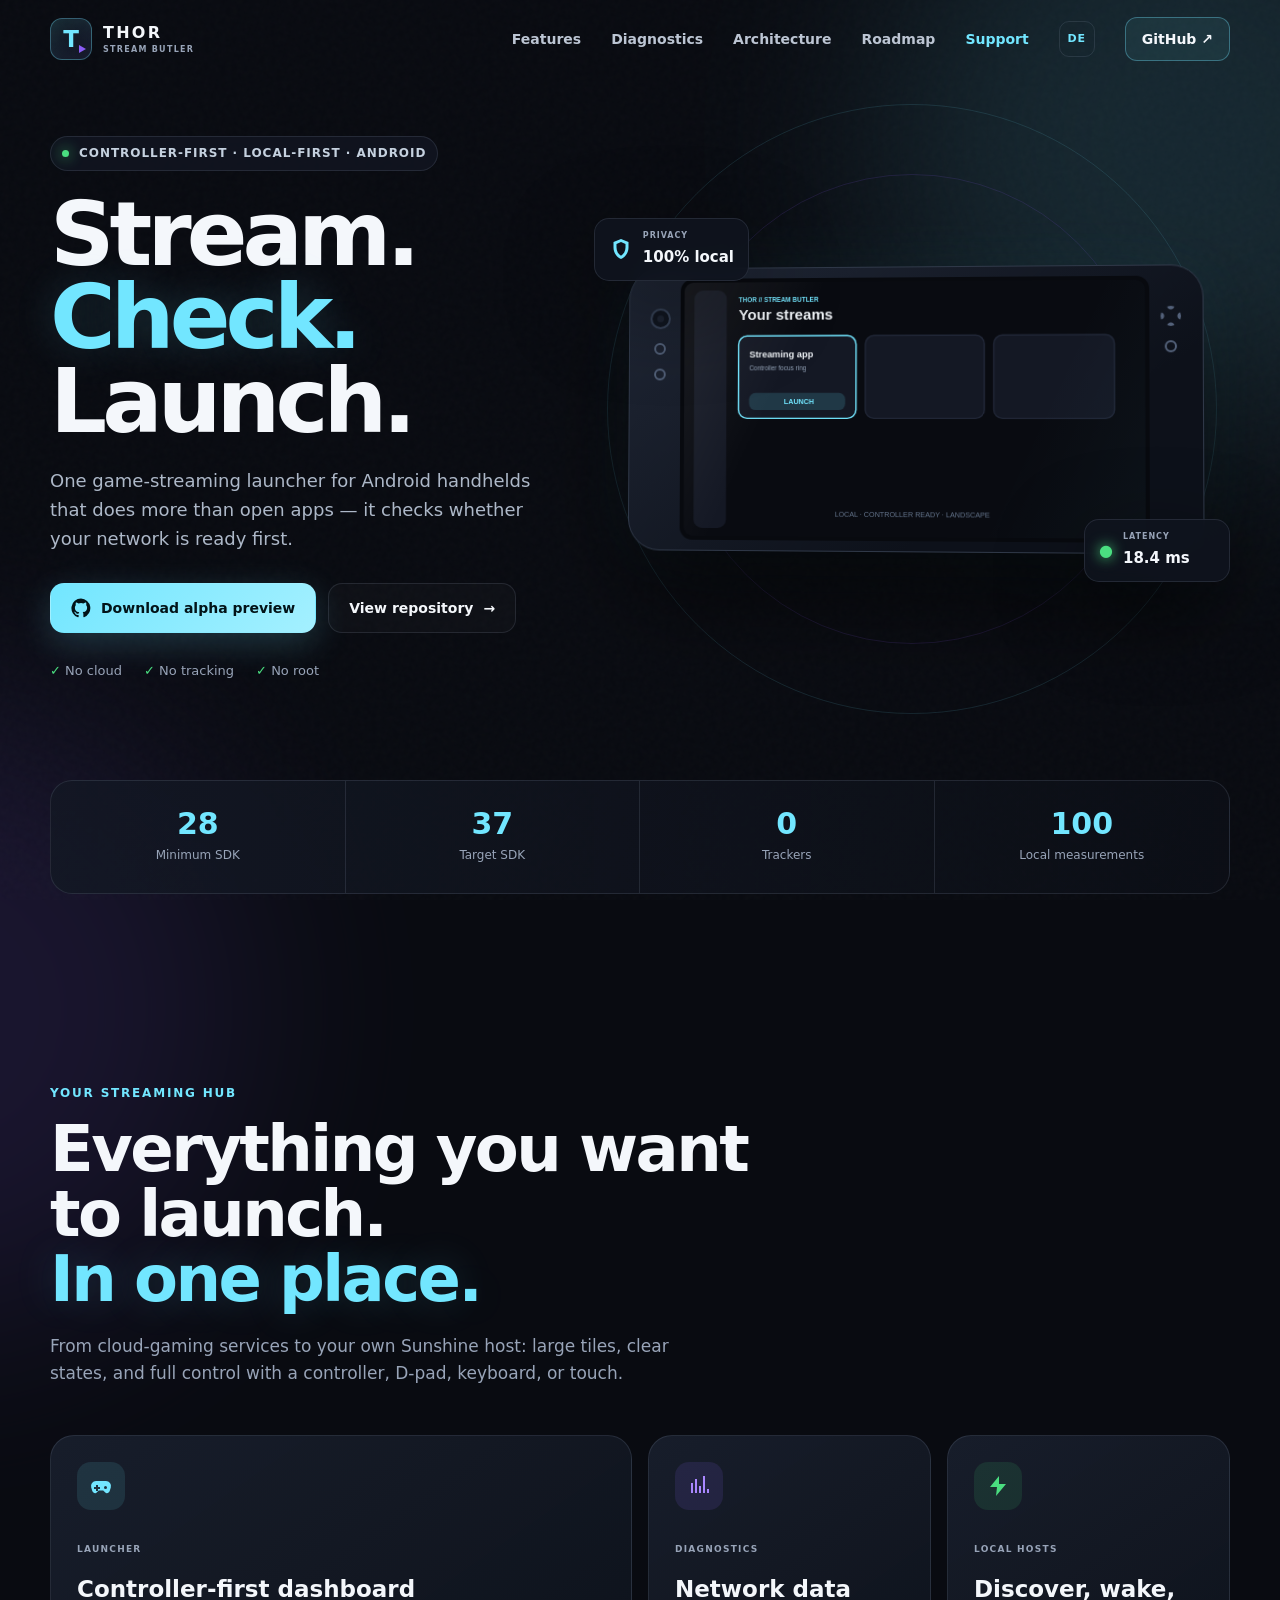
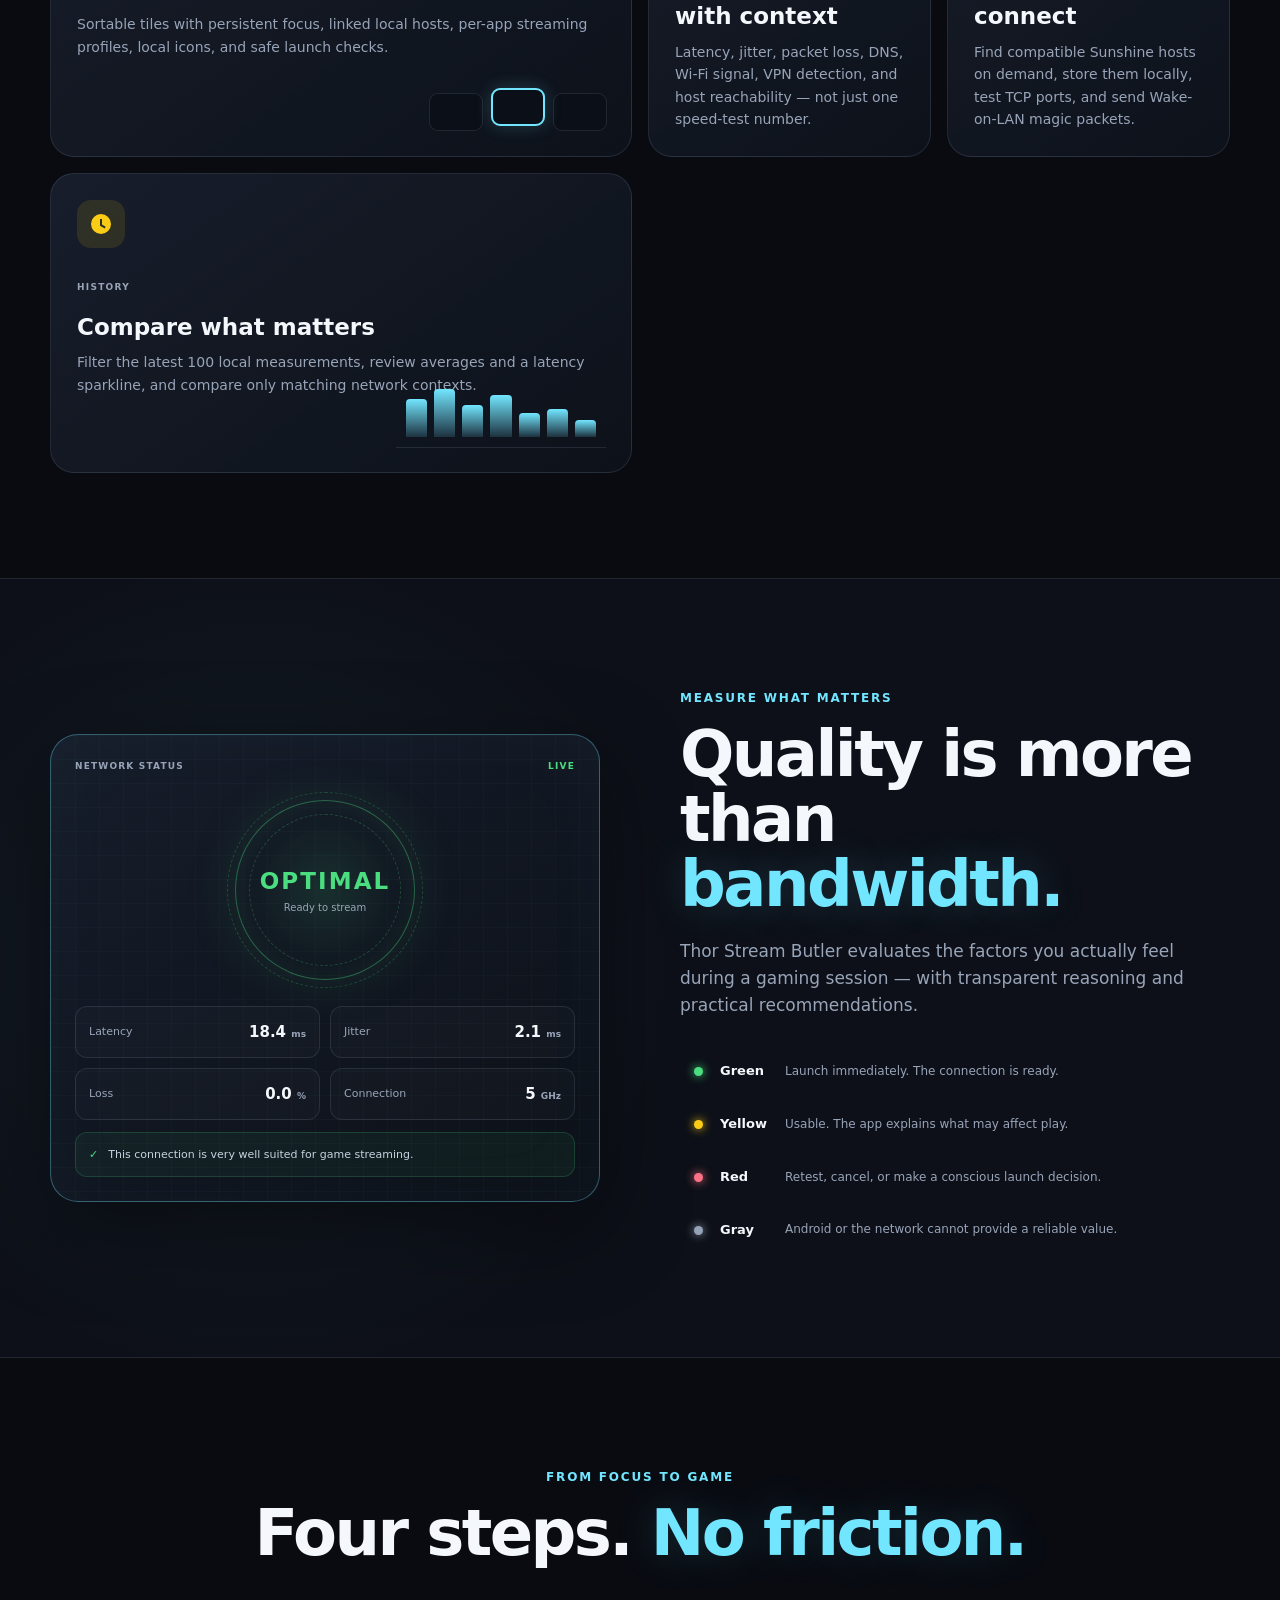
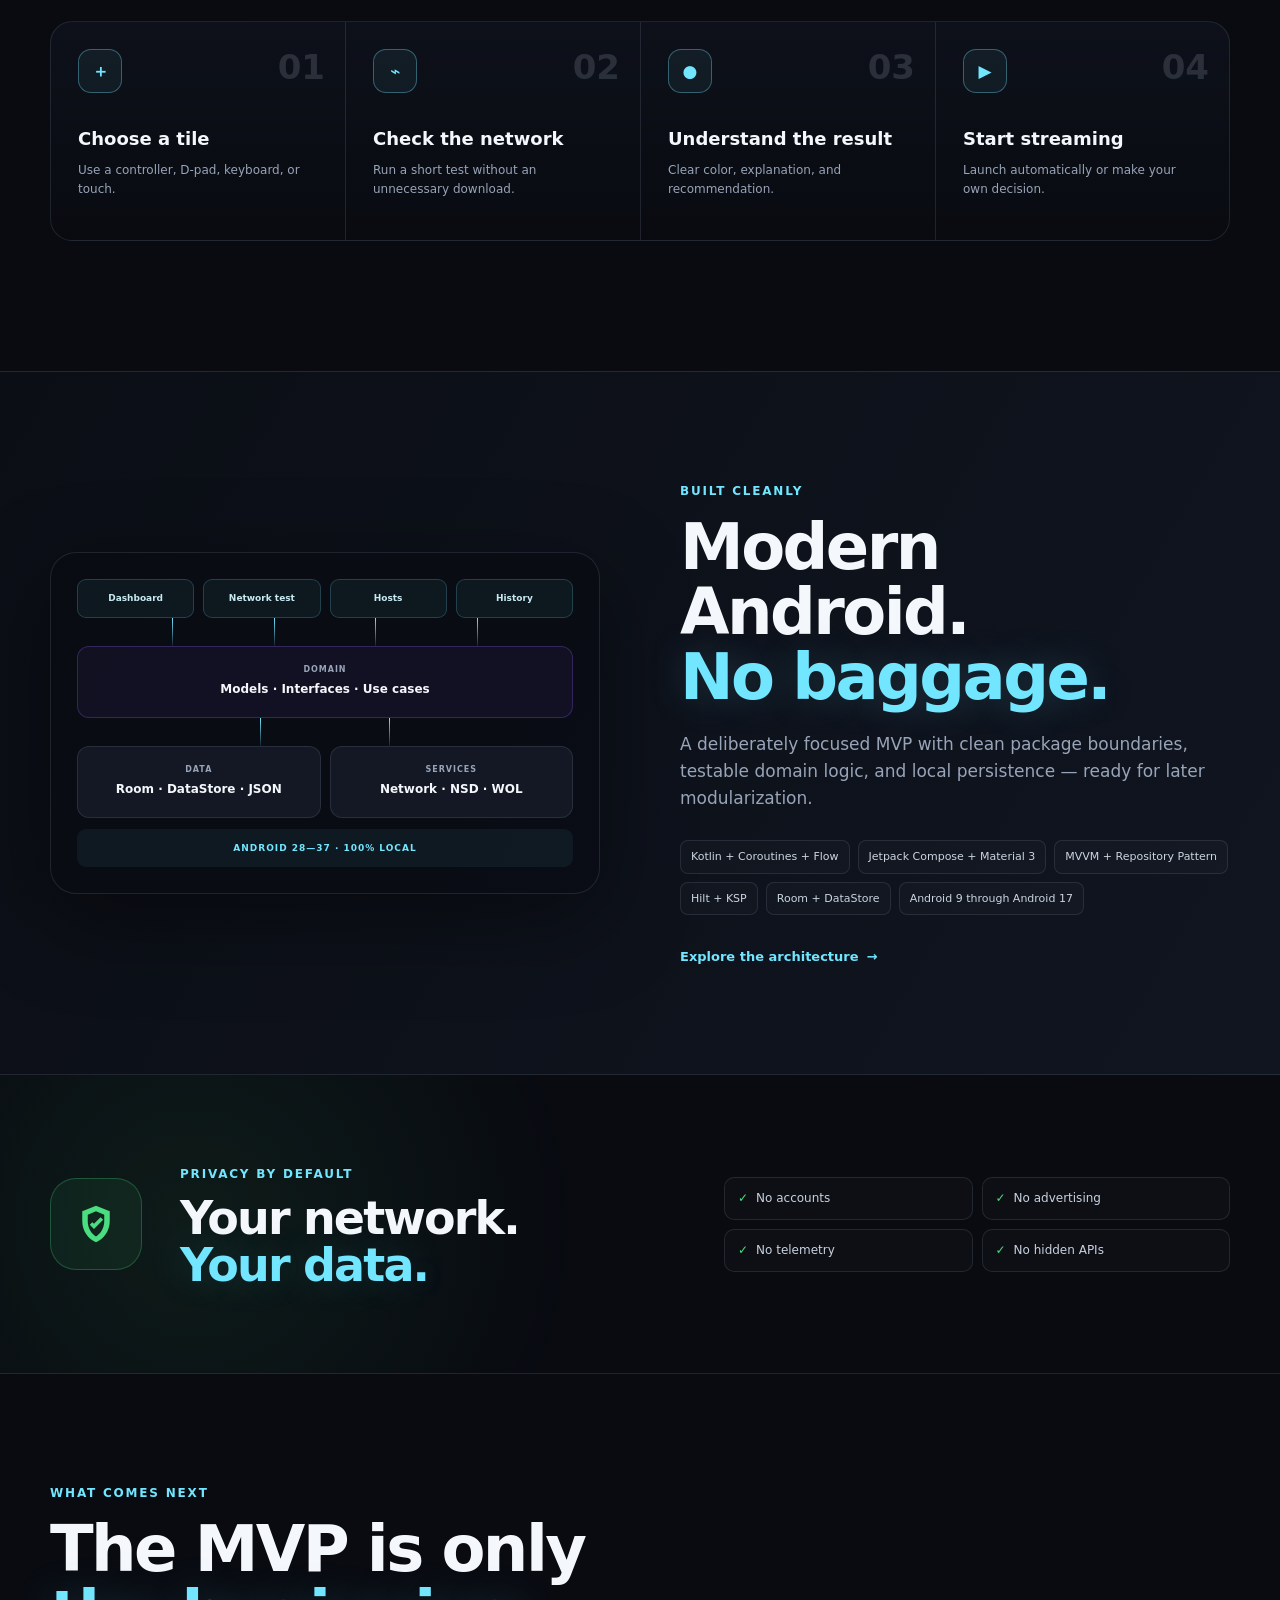
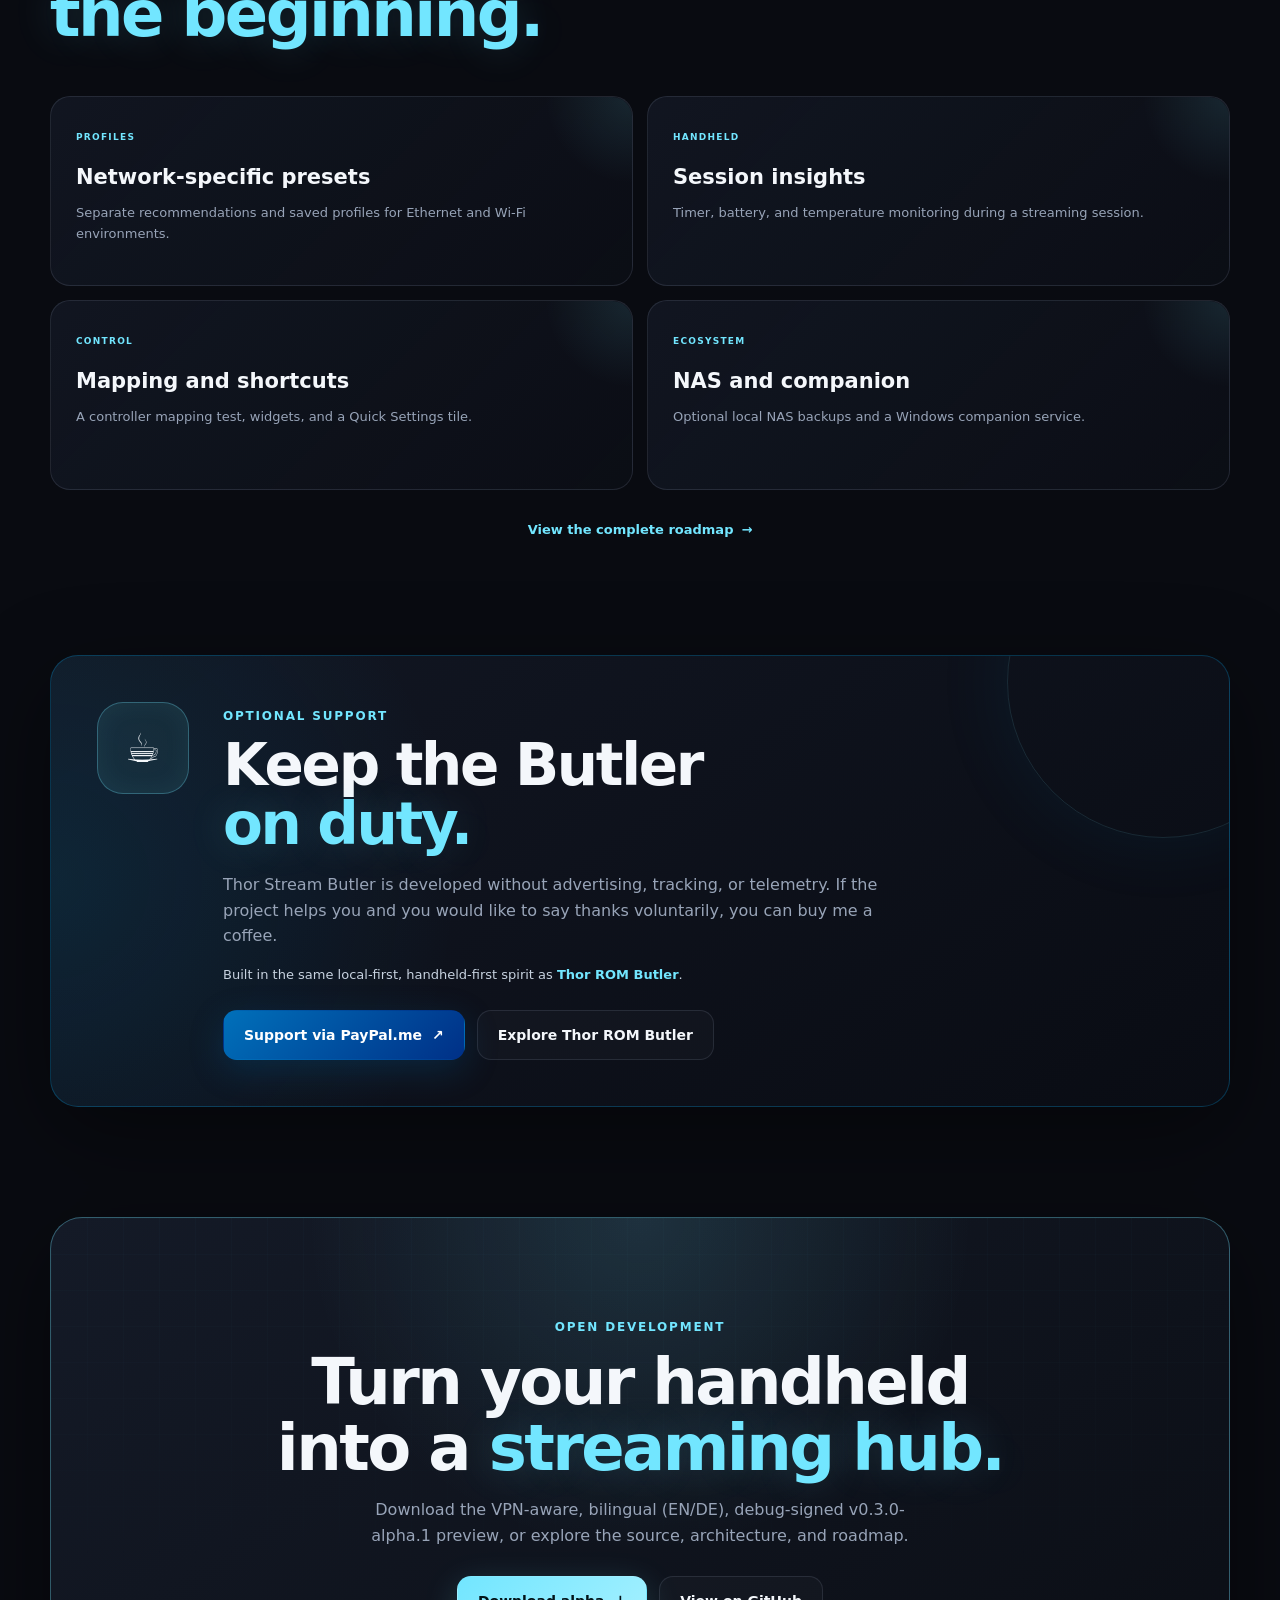
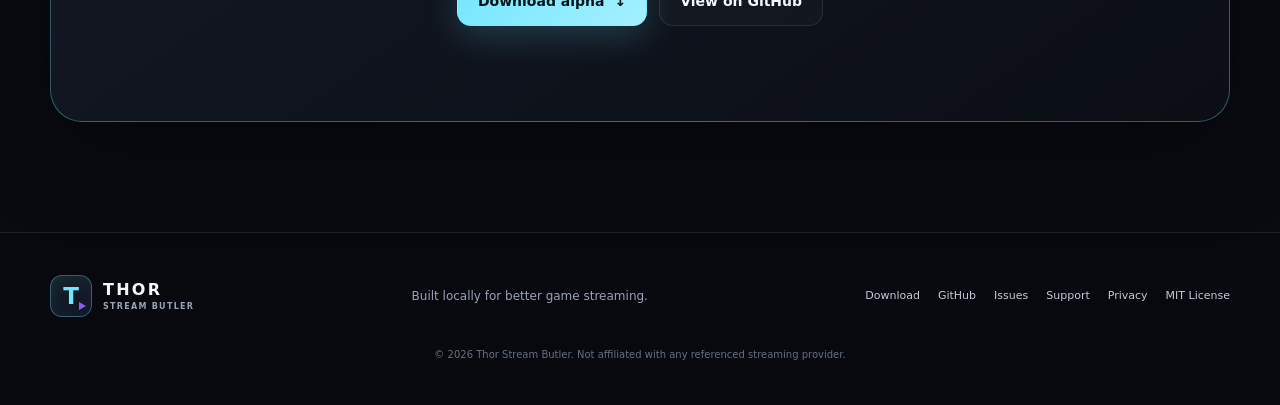
==== docs/index.html @ 39e998e2 "docs: prepare bilingual market release gates" ====
<!doctype html>
<html lang="en">
<head>
  <meta charset="utf-8">
  <meta name="viewport" content="width=device-width, initial-scale=1">
  <meta name="theme-color" content="#090b11">
  <meta name="color-scheme" content="dark">
  <meta name="description" content="Thor Stream Butler brings game-streaming apps together on Android handhelds and checks network quality before launch.">
  <meta name="keywords" content="Android, gaming handheld, streaming launcher, Moonlight, Sunshine, Remote Play, Kotlin, Jetpack Compose">
  <meta name="author" content="Thor Stream Butler Contributors">
  <meta property="og:type" content="website">
  <meta property="og:locale" content="en_US">
  <meta property="og:title" content="Thor Stream Butler — Stream. Check. Launch.">
  <meta property="og:description" content="The local, controller-first game-streaming launcher for Android handhelds.">
  <meta property="og:url" content="https://strugglechen1337.github.io/thor-stream-butler/">
  <meta property="og:image" content="https://strugglechen1337.github.io/thor-stream-butler/screenshots/dashboard-landscape.svg">
  <meta name="twitter:card" content="summary_large_image">
  <link rel="canonical" href="https://strugglechen1337.github.io/thor-stream-butler/">
  <link rel="alternate" hreflang="en" href="https://strugglechen1337.github.io/thor-stream-butler/">
  <link rel="alternate" hreflang="de" href="https://strugglechen1337.github.io/thor-stream-butler/de/">
  <link rel="alternate" hreflang="x-default" href="https://strugglechen1337.github.io/thor-stream-butler/">
  <link rel="icon" href="data:image/svg+xml,%3Csvg xmlns='http://www.w3.org/2000/svg' viewBox='0 0 64 64'%3E%3Crect width='64' height='64' rx='16' fill='%23090b11'/%3E%3Cpath d='M13 14h38v9H37v28H27V23H13z' fill='%2372e6ff'/%3E%3Cpath d='m40 29 12 6-12 6z' fill='%238b5cf6'/%3E%3C/svg%3E">
  <link rel="stylesheet" href="./styles.css">
  <title>Thor Stream Butler — Game streaming for Android handhelds</title>
  <script type="application/ld+json">
  {
    "@context": "https://schema.org",
    "@type": "SoftwareApplication",
    "name": "Thor Stream Butler",
    "applicationCategory": "GameApplication",
    "operatingSystem": "Android 9 or newer",
    "softwareVersion": "0.3.0-alpha.1",
    "description": "Local game-streaming launcher with network diagnostics for Android handhelds.",
    "url": "https://strugglechen1337.github.io/thor-stream-butler/",
    "codeRepository": "https://github.com/Strugglechen1337/thor-stream-butler",
    "isAccessibleForFree": true
  }
  </script>
</head>
<body>
  <a class="skip-link" href="#main">Skip to content</a>
  <div class="noise" aria-hidden="true"></div>
  <div class="ambient ambient-one" aria-hidden="true"></div>
  <div class="ambient ambient-two" aria-hidden="true"></div>

  <header class="site-header" data-header>
    <div class="shell header-inner">
      <a class="brand" href="#top" aria-label="Thor Stream Butler home">
        <span class="brand-mark" aria-hidden="true"><span>T</span><i></i></span>
        <span class="brand-copy"><strong>THOR</strong><small>STREAM BUTLER</small></span>
      </a>
      <button class="nav-toggle" type="button" aria-expanded="false" aria-controls="site-nav" data-nav-toggle>
        <span></span><span></span><span></span><span class="sr-only">Open navigation</span>
      </button>
      <nav class="site-nav" id="site-nav" aria-label="Main navigation" data-nav>
        <a href="#features">Features</a>
        <a href="#diagnostics">Diagnostics</a>
        <a href="#architecture">Architecture</a>
        <a href="#roadmap">Roadmap</a>
        <a href="#support">Support</a>
        <a class="language-link" href="./de/" lang="de" hreflang="de" aria-label="Deutsche Version">DE</a>
        <a class="nav-cta" href="https://github.com/Strugglechen1337/thor-stream-butler">GitHub <span aria-hidden="true">↗</span></a>
      </nav>
    </div>
  </header>

  <main id="main">
    <section class="hero shell" id="top">
      <div class="hero-copy" data-reveal>
        <div class="eyebrow"><span class="live-dot"></span> Controller-first · Local-first · Android</div>
        <h1>Stream.<br><span>Check.</span> Launch.</h1>
        <p class="hero-lead">One game-streaming launcher for Android handhelds that does more than open apps — it checks whether your network is ready first.</p>
        <div class="hero-actions">
          <a class="button button-primary" href="https://github.com/Strugglechen1337/thor-stream-butler/releases/tag/v0.3.0-alpha.1">
            <svg viewBox="0 0 24 24" aria-hidden="true"><path d="M12 .7a11.5 11.5 0 0 0-3.64 22.41c.58.11.79-.25.79-.56v-2.24c-3.22.7-3.9-1.37-3.9-1.37-.53-1.34-1.29-1.7-1.29-1.7-1.05-.72.08-.71.08-.71 1.17.08 1.78 1.2 1.78 1.2 1.04 1.77 2.72 1.26 3.38.96.1-.75.4-1.26.74-1.55-2.57-.29-5.27-1.28-5.27-5.68 0-1.26.45-2.28 1.19-3.09-.12-.29-.52-1.46.11-3.05 0 0 .97-.31 3.16 1.18a10.97 10.97 0 0 1 5.75 0c2.19-1.49 3.15-1.18 3.15-1.18.63 1.59.23 2.76.11 3.05.74.81 1.19 1.83 1.19 3.09 0 4.41-2.71 5.38-5.29 5.67.42.36.79 1.06.79 2.14v3.17c0 .31.21.68.8.56A11.5 11.5 0 0 0 12 .7Z"/></svg>
            Download alpha preview
          </a>
          <a class="button button-ghost" href="https://github.com/Strugglechen1337/thor-stream-butler">View repository <span aria-hidden="true">→</span></a>
        </div>
        <ul class="hero-proof" aria-label="Project principles">
          <li><span>✓</span> No cloud</li>
          <li><span>✓</span> No tracking</li>
          <li><span>✓</span> No root</li>
        </ul>
      </div>

      <div class="hero-visual" data-reveal data-delay="120">
        <div class="orbit orbit-one" aria-hidden="true"></div>
        <div class="orbit orbit-two" aria-hidden="true"></div>
        <div class="device" aria-label="Landscape dashboard concept">
          <div class="device-rail left"><span></span><span></span><span></span></div>
          <div class="device-screen">
            <div class="screen-glare"></div>
            <img src="./screenshots/dashboard-landscape.svg" alt="Thor Stream Butler landscape dashboard concept" width="1280" height="720">
          </div>
          <div class="device-rail right"><span class="button-cluster"></span><span></span></div>
        </div>
        <div class="status-card latency-card">
          <span class="status-icon optimal">●</span>
          <span><small>LATENCY</small><strong>18.4 ms</strong></span>
        </div>
        <div class="status-card privacy-card">
          <svg viewBox="0 0 24 24" aria-hidden="true"><path d="M12 2 4.5 5v5.5c0 5.1 3.2 9.7 7.5 11.5 4.3-1.8 7.5-6.4 7.5-11.5V5L12 2Zm0 3.1 4.5 1.8v3.6c0 3.5-1.9 6.8-4.5 8.3-2.6-1.5-4.5-4.8-4.5-8.3V6.9L12 5.1Z"/></svg>
          <span><small>PRIVACY</small><strong>100% local</strong></span>
        </div>
      </div>
    </section>

    <section class="stats shell" aria-label="Technical highlights" data-reveal>
      <div><strong>28</strong><span>Minimum SDK</span></div>
      <div><strong>37</strong><span>Target SDK</span></div>
      <div><strong>0</strong><span>Trackers</span></div>
      <div><strong>100</strong><span>Local measurements</span></div>
    </section>

    <section class="section shell" id="features">
      <div class="section-heading" data-reveal>
        <span class="kicker">YOUR STREAMING HUB</span>
        <h2>Everything you want to launch.<br><em>In one place.</em></h2>
        <p>From cloud-gaming services to your own Sunshine host: large tiles, clear states, and full control with a controller, D-pad, keyboard, or touch.</p>
      </div>
      <div class="feature-grid">
        <article class="feature-card feature-card-wide" data-reveal>
          <div class="card-icon cyan">
            <svg viewBox="0 0 24 24" aria-hidden="true"><path d="M7 7h10a5 5 0 0 1 4.8 6.4l-1.1 3.7a2.8 2.8 0 0 1-4.7 1.2l-1.8-1.8H9.8L8 18.3a2.8 2.8 0 0 1-4.7-1.2l-1.1-3.7A5 5 0 0 1 7 7Zm0 4v2H5v2h2v2h2v-2h2v-2H9v-2H7Zm9.5 1a1.5 1.5 0 1 0 0 3 1.5 1.5 0 0 0 0-3Z"/></svg>
          </div>
          <div><span class="card-label">LAUNCHER</span><h3>Controller-first dashboard</h3><p>Sortable tiles with persistent focus, linked local hosts, per-app streaming profiles, local icons, and safe launch checks.</p></div>
          <div class="focus-demo" aria-hidden="true"><span></span><span class="focused"></span><span></span></div>
        </article>
        <article class="feature-card" data-reveal data-delay="80">
          <div class="card-icon purple">
            <svg viewBox="0 0 24 24" aria-hidden="true"><path d="M4 19h2V9H4v10Zm4 0h2V5H8v14Zm4 0h2v-7h-2v7Zm4 0h2V2h-2v17Zm4 0h2v-4h-2v4Z"/></svg>
          </div>
          <span class="card-label">DIAGNOSTICS</span><h3>Network data with context</h3><p>Latency, jitter, packet loss, DNS, Wi-Fi signal, VPN detection, and host reachability — not just one speed-test number.</p>
        </article>
        <article class="feature-card" data-reveal data-delay="140">
          <div class="card-icon green">
            <svg viewBox="0 0 24 24" aria-hidden="true"><path d="m13 2-9 11h7l-1 9 10-12h-7V2Z"/></svg>
          </div>
          <span class="card-label">LOCAL HOSTS</span><h3>Discover, wake, connect</h3><p>Find compatible Sunshine hosts on demand, store them locally, test TCP ports, and send Wake-on-LAN magic packets.</p>
        </article>
        <article class="feature-card feature-card-wide" data-reveal data-delay="200">
          <div class="card-icon yellow">
            <svg viewBox="0 0 24 24" aria-hidden="true"><path d="M12 2a10 10 0 1 0 10 10A10 10 0 0 0 12 2Zm1 5v5.6l3.7 2.2-1 1.7L11 13.7V7h2Z"/></svg>
          </div>
          <div><span class="card-label">HISTORY</span><h3>Compare what matters</h3><p>Filter the latest 100 local measurements, review averages and a latency sparkline, and compare only matching network contexts.</p></div>
          <div class="sparkline" aria-hidden="true"><i></i><i></i><i></i><i></i><i></i><i></i><i></i></div>
        </article>
      </div>
    </section>

    <section class="section diagnostic-section" id="diagnostics">
      <div class="shell split-layout">
        <div class="diagnostic-visual" data-reveal>
          <div class="diagnostic-panel">
            <div class="panel-top"><span>NETWORK STATUS</span><span class="panel-live">LIVE</span></div>
            <div class="quality-orb"><div><strong>OPTIMAL</strong><span>Ready to stream</span></div></div>
            <div class="metric-grid">
              <div><span>Latency</span><strong>18.4 <small>ms</small></strong></div>
              <div><span>Jitter</span><strong>2.1 <small>ms</small></strong></div>
              <div><span>Loss</span><strong>0.0 <small>%</small></strong></div>
              <div><span>Connection</span><strong>5 <small>GHz</small></strong></div>
            </div>
            <div class="recommendation"><span>✓</span><p>This connection is very well suited for game streaming.</p></div>
          </div>
        </div>
        <div class="diagnostic-copy" data-reveal data-delay="100">
          <span class="kicker">MEASURE WHAT MATTERS</span>
          <h2>Quality is more<br>than <em>bandwidth.</em></h2>
          <p>Thor Stream Butler evaluates the factors you actually feel during a gaming session — with transparent reasoning and practical recommendations.</p>
          <div class="quality-list">
            <div><span class="quality-dot green"></span><strong>Green</strong><p>Launch immediately. The connection is ready.</p></div>
            <div><span class="quality-dot yellow"></span><strong>Yellow</strong><p>Usable. The app explains what may affect play.</p></div>
            <div><span class="quality-dot red"></span><strong>Red</strong><p>Retest, cancel, or make a conscious launch decision.</p></div>
            <div><span class="quality-dot gray"></span><strong>Gray</strong><p>Android or the network cannot provide a reliable value.</p></div>
          </div>
        </div>
      </div>
    </section>

    <section class="section shell flow-section">
      <div class="section-heading compact" data-reveal>
        <span class="kicker">FROM FOCUS TO GAME</span>
        <h2>Four steps. <em>No friction.</em></h2>
      </div>
      <ol class="flow-grid">
        <li data-reveal><span>01</span><div class="flow-icon">＋</div><h3>Choose a tile</h3><p>Use a controller, D-pad, keyboard, or touch.</p></li>
        <li data-reveal data-delay="70"><span>02</span><div class="flow-icon">⌁</div><h3>Check the network</h3><p>Run a short test without an unnecessary download.</p></li>
        <li data-reveal data-delay="140"><span>03</span><div class="flow-icon">●</div><h3>Understand the result</h3><p>Clear color, explanation, and recommendation.</p></li>
        <li data-reveal data-delay="210"><span>04</span><div class="flow-icon">▶</div><h3>Start streaming</h3><p>Launch automatically or make your own decision.</p></li>
      </ol>
    </section>

    <section class="section architecture-section" id="architecture">
      <div class="shell split-layout reverse">
        <div class="architecture-copy" data-reveal>
          <span class="kicker">BUILT CLEANLY</span>
          <h2>Modern Android.<br><em>No baggage.</em></h2>
          <p>A deliberately focused MVP with clean package boundaries, testable domain logic, and local persistence — ready for later modularization.</p>
          <ul class="tech-list">
            <li>Kotlin + Coroutines + Flow</li><li>Jetpack Compose + Material 3</li><li>MVVM + Repository Pattern</li><li>Hilt + KSP</li><li>Room + DataStore</li><li>Android 9 through Android 17</li>
          </ul>
          <a class="text-link" href="https://github.com/Strugglechen1337/thor-stream-butler#project-structure">Explore the architecture <span>→</span></a>
        </div>
        <div class="architecture-map" data-reveal data-delay="100" aria-label="Architecture overview">
          <div class="arch-row arch-features"><span>Dashboard</span><span>Network test</span><span>Hosts</span><span>History</span></div>
          <div class="arch-connector"><i></i><i></i><i></i><i></i></div>
          <div class="arch-block domain"><small>DOMAIN</small><strong>Models · Interfaces · Use cases</strong></div>
          <div class="arch-connector short"><i></i><i></i></div>
          <div class="arch-row"><div class="arch-block"><small>DATA</small><strong>Room · DataStore · JSON</strong></div><div class="arch-block"><small>SERVICES</small><strong>Network · NSD · WOL</strong></div></div>
          <div class="arch-foundation">ANDROID 28—37 · 100% LOCAL</div>
        </div>
      </div>
    </section>

    <section class="privacy-section">
      <div class="shell privacy-inner" data-reveal>
        <div class="privacy-mark">
          <svg viewBox="0 0 24 24" aria-hidden="true"><path d="M12 2 4.5 5v5.5c0 5.1 3.2 9.7 7.5 11.5 4.3-1.8 7.5-6.4 7.5-11.5V5L12 2Zm0 3.1 4.5 1.8v3.6c0 3.5-1.9 6.8-4.5 8.3-2.6-1.5-4.5-4.8-4.5-8.3V6.9L12 5.1Zm-1.1 9.6-2.3-2.3 1.4-1.4.9.9 3.6-3.6 1.4 1.4-5 5Z"/></svg>
        </div>
        <div><span class="kicker">PRIVACY BY DEFAULT</span><h2>Your network.<br><em>Your data.</em></h2></div>
        <ul><li>No accounts</li><li>No advertising</li><li>No telemetry</li><li>No hidden APIs</li></ul>
      </div>
    </section>

    <section class="section shell" id="roadmap">
      <div class="section-heading" data-reveal>
        <span class="kicker">WHAT COMES NEXT</span>
        <h2>The MVP is only<br><em>the beginning.</em></h2>
      </div>
      <div class="roadmap-grid">
        <article data-reveal><span>PROFILES</span><h3>Network-specific presets</h3><p>Separate recommendations and saved profiles for Ethernet and Wi-Fi environments.</p></article>
        <article data-reveal data-delay="60"><span>HANDHELD</span><h3>Session insights</h3><p>Timer, battery, and temperature monitoring during a streaming session.</p></article>
        <article data-reveal data-delay="120"><span>CONTROL</span><h3>Mapping and shortcuts</h3><p>A controller mapping test, widgets, and a Quick Settings tile.</p></article>
        <article data-reveal data-delay="180"><span>ECOSYSTEM</span><h3>NAS and companion</h3><p>Optional local NAS backups and a Windows companion service.</p></article>
      </div>
      <a class="text-link centered" href="https://github.com/Strugglechen1337/thor-stream-butler#roadmap-after-the-mvp">View the complete roadmap <span>→</span></a>
    </section>

    <section class="support-section shell" id="support" data-reveal>
      <div class="support-card">
        <div class="support-icon" aria-hidden="true">☕</div>
        <div class="support-copy">
          <span class="kicker">OPTIONAL SUPPORT</span>
          <h2>Keep the Butler<br><em>on duty.</em></h2>
          <p>Thor Stream Butler is developed without advertising, tracking, or telemetry. If the project helps you and you would like to say thanks voluntarily, you can buy me a coffee.</p>
          <p class="family-note">Built in the same local-first, handheld-first spirit as <a href="https://github.com/Strugglechen1337/ThorROMButler">Thor ROM Butler</a>.</p>
          <div class="hero-actions">
            <a class="button button-paypal" href="https://paypal.me/marcelstrohmeyer" target="_blank" rel="noopener noreferrer">Support via PayPal.me <span aria-hidden="true">↗</span></a>
            <a class="button button-ghost" href="https://github.com/Strugglechen1337/ThorROMButler">Explore Thor ROM Butler</a>
          </div>
        </div>
      </div>
    </section>

    <section class="final-cta shell" data-reveal>
      <div class="cta-grid" aria-hidden="true"></div>
      <div class="cta-content">
        <span class="kicker">OPEN DEVELOPMENT</span>
        <h2>Turn your handheld<br>into a <em>streaming hub.</em></h2>
        <p>Download the VPN-aware, bilingual (EN/DE), debug-signed v0.3.0-alpha.1 preview, or explore the source, architecture, and roadmap.</p>
        <div class="hero-actions centered-actions">
          <a class="button button-primary" href="https://github.com/Strugglechen1337/thor-stream-butler/releases/tag/v0.3.0-alpha.1">Download alpha <span>↓</span></a>
          <a class="button button-ghost" href="https://github.com/Strugglechen1337/thor-stream-butler">View on GitHub</a>
        </div>
      </div>
    </section>
  </main>

  <footer class="site-footer">
    <div class="shell footer-inner">
      <a class="brand" href="#top"><span class="brand-mark" aria-hidden="true"><span>T</span><i></i></span><span class="brand-copy"><strong>THOR</strong><small>STREAM BUTLER</small></span></a>
      <p>Built locally for better game streaming.</p>
      <div class="footer-links"><a href="https://github.com/Strugglechen1337/thor-stream-butler/releases/tag/v0.3.0-alpha.1">Download</a><a href="https://github.com/Strugglechen1337/thor-stream-butler">GitHub</a><a href="https://github.com/Strugglechen1337/thor-stream-butler/issues">Issues</a><a href="#support">Support</a><a href="./privacy/">Privacy</a><a href="https://github.com/Strugglechen1337/thor-stream-butler/blob/main/LICENSE">MIT License</a></div>
      <small>© <span data-year></span> Thor Stream Butler. Not affiliated with any referenced streaming provider.</small>
    </div>
  </footer>

  <script src="./app.js" defer></script>
</body>
</html>
---- docs/styles.css ----
:root {
  --bg: #090b11;
  --bg-soft: #0d1018;
  --surface: #131824;
  --surface-2: #1a2130;
  --line: rgba(148, 163, 184, .16);
  --line-strong: rgba(114, 230, 255, .35);
  --text: #f4f7fb;
  --muted: #98a4b8;
  --cyan: #72e6ff;
  --cyan-deep: #1aa7c2;
  --purple: #8b5cf6;
  --green: #4ade80;
  --yellow: #facc15;
  --red: #fb7185;
  --gray: #94a3b8;
  --radius: 24px;
  --shell: min(1180px, calc(100vw - 40px));
  --shadow: 0 26px 90px rgba(0, 0, 0, .42);
}

* { box-sizing: border-box; }
html { scroll-behavior: smooth; scroll-padding-top: 100px; }
body { margin: 0; min-width: 320px; background: var(--bg); color: var(--text); font-family: Inter, ui-sans-serif, system-ui, -apple-system, BlinkMacSystemFont, "Segoe UI", sans-serif; line-height: 1.6; overflow-x: hidden; }
a { color: inherit; text-decoration: none; }
button, a { -webkit-tap-highlight-color: transparent; }
button { color: inherit; font: inherit; }
img, svg { display: block; max-width: 100%; }
::selection { color: #00151c; background: var(--cyan); }

.shell { width: var(--shell); margin-inline: auto; }
.sr-only { position: absolute; width: 1px; height: 1px; overflow: hidden; clip: rect(0, 0, 0, 0); white-space: nowrap; }
.skip-link { position: fixed; z-index: 1000; top: 12px; left: 12px; padding: 10px 16px; border-radius: 10px; color: #00151c; background: var(--cyan); transform: translateY(-160%); transition: transform .2s; }
.skip-link:focus { transform: translateY(0); }
:focus-visible { outline: 3px solid var(--cyan); outline-offset: 4px; }
.noise { position: fixed; z-index: -1; inset: 0; opacity: .035; pointer-events: none; background-image: url("data:image/svg+xml,%3Csvg viewBox='0 0 180 180' xmlns='http://www.w3.org/2000/svg'%3E%3Cfilter id='n'%3E%3CfeTurbulence type='fractalNoise' baseFrequency='.9' numOctaves='4' stitchTiles='stitch'/%3E%3C/filter%3E%3Crect width='100%25' height='100%25' filter='url(%23n)' opacity='.6'/%3E%3C/svg%3E"); }
.ambient { position: absolute; z-index: -2; width: 620px; height: 620px; border-radius: 50%; filter: blur(110px); opacity: .13; pointer-events: none; }
.ambient-one { top: -170px; right: -220px; background: var(--cyan); }
.ambient-two { top: 700px; left: -380px; background: var(--purple); }

.site-header { position: fixed; z-index: 100; top: 0; width: 100%; border-bottom: 1px solid transparent; transition: background .25s, border-color .25s, backdrop-filter .25s; }
.site-header.scrolled { border-color: var(--line); background: rgba(9, 11, 17, .82); backdrop-filter: blur(18px); }
.header-inner { display: flex; align-items: center; justify-content: space-between; min-height: 78px; }
.brand { display: inline-flex; align-items: center; gap: 11px; }
.brand-mark { position: relative; display: grid; width: 42px; height: 42px; border: 1px solid var(--line-strong); border-radius: 12px; place-items: center; background: linear-gradient(145deg, rgba(114, 230, 255, .12), rgba(139, 92, 246, .08)); box-shadow: inset 0 0 20px rgba(114, 230, 255, .06); }
.brand-mark span { color: var(--cyan); font-size: 23px; font-weight: 900; line-height: 1; }
.brand-mark i { position: absolute; right: 5px; bottom: 6px; width: 0; height: 0; border-top: 4px solid transparent; border-bottom: 4px solid transparent; border-left: 7px solid var(--purple); }
.brand-copy { display: grid; line-height: 1; }
.brand-copy strong { letter-spacing: .14em; font-size: 16px; }
.brand-copy small { margin-top: 5px; color: var(--muted); letter-spacing: .16em; font-size: 8px; font-weight: 700; }
.site-nav { display: flex; align-items: center; gap: 30px; color: #bcc5d3; font-size: 14px; font-weight: 650; }
.site-nav a { transition: color .2s; }
.site-nav a:hover, .site-nav a.active { color: var(--cyan); }
.site-nav .language-link { display: inline-grid; min-width: 36px; min-height: 36px; border: 1px solid var(--line); border-radius: 10px; place-items: center; color: var(--cyan); font-size: 11px; letter-spacing: .08em; }
.site-nav .language-link:hover { border-color: var(--line-strong); background: rgba(114, 230, 255, .06); }
.site-nav .nav-cta { padding: 10px 16px; border: 1px solid var(--line-strong); border-radius: 12px; color: var(--text); background: rgba(114, 230, 255, .07); }
.nav-toggle { display: none; width: 44px; height: 44px; padding: 10px; border: 1px solid var(--line); border-radius: 12px; background: var(--surface); }
.nav-toggle > span:not(.sr-only) { display: block; width: 100%; height: 2px; margin: 4px 0; border-radius: 2px; background: var(--text); transition: transform .2s, opacity .2s; }

.hero { display: grid; grid-template-columns: .88fr 1.12fr; gap: 44px; align-items: center; min-height: 780px; padding-top: 116px; padding-bottom: 78px; }
.hero-copy { position: relative; z-index: 2; }
.eyebrow, .kicker { color: var(--cyan); letter-spacing: .15em; font-size: 12px; font-weight: 800; text-transform: uppercase; }
.eyebrow { display: inline-flex; align-items: center; gap: 10px; padding: 7px 11px; border: 1px solid var(--line); border-radius: 99px; color: #c5d1df; letter-spacing: .08em; background: rgba(19, 24, 36, .7); }
.live-dot { width: 7px; height: 7px; border-radius: 50%; background: var(--green); box-shadow: 0 0 14px var(--green); }
h1, h2, h3, p { margin-top: 0; }
h1 { max-width: 660px; margin: 22px 0 24px; letter-spacing: -.055em; font-size: clamp(58px, 7vw, 94px); font-weight: 880; line-height: .93; }
h1 span, h2 em { color: var(--cyan); font-style: normal; text-shadow: 0 0 40px rgba(114, 230, 255, .18); }
.hero-lead { max-width: 590px; margin-bottom: 30px; color: #adb8c8; font-size: 18px; }
.hero-actions { display: flex; flex-wrap: wrap; gap: 12px; align-items: center; }
.button { display: inline-flex; min-height: 50px; padding: 0 20px; border: 1px solid transparent; border-radius: 14px; align-items: center; justify-content: center; gap: 10px; font-size: 14px; font-weight: 800; transition: transform .2s, border-color .2s, background .2s, box-shadow .2s; }
.button:hover { transform: translateY(-2px); }
.button svg { width: 20px; fill: currentColor; }
.button-primary { color: #021318; background: linear-gradient(135deg, var(--cyan), #a4f0ff); box-shadow: 0 10px 35px rgba(114, 230, 255, .2); }
.button-primary:hover { box-shadow: 0 15px 45px rgba(114, 230, 255, .3); }
.button-ghost { border-color: var(--line); background: rgba(255, 255, 255, .025); }
.button-ghost:hover { border-color: var(--line-strong); background: rgba(114, 230, 255, .055); }
.hero-proof { display: flex; gap: 22px; margin: 28px 0 0; padding: 0; color: var(--muted); font-size: 13px; list-style: none; }
.hero-proof span { color: var(--green); }

.hero-visual { position: relative; min-width: 0; padding: 72px 30px; }
.orbit { position: absolute; inset: 50%; border: 1px solid rgba(114, 230, 255, .12); border-radius: 50%; transform: translate(-50%, -50%); }
.orbit-one { width: 610px; height: 610px; }
.orbit-two { width: 470px; height: 470px; border-color: rgba(139, 92, 246, .14); }
.device { position: relative; z-index: 2; display: grid; grid-template-columns: 42px 1fr 42px; align-items: stretch; padding: 10px; border: 1px solid #303949; border-radius: 32px; background: linear-gradient(145deg, #202736, #0d111a 70%); box-shadow: 0 45px 100px rgba(0, 0, 0, .62), 0 0 70px rgba(114, 230, 255, .07); transform: perspective(1000px) rotateY(-3deg) rotateX(1deg); }
.device-screen { position: relative; overflow: hidden; aspect-ratio: 16 / 9; border: 4px solid #080a0f; border-radius: 13px; background: #080a0f; }
.device-screen img { width: 100%; height: 100%; object-fit: cover; }
.screen-glare { position: absolute; z-index: 2; inset: 0; pointer-events: none; background: linear-gradient(115deg, rgba(255,255,255,.08), transparent 25%, transparent 72%, rgba(114,230,255,.04)); }
.device-rail { display: flex; flex-direction: column; align-items: center; gap: 14px; padding-top: 30px; }
.device-rail span { width: 12px; height: 12px; border: 2px solid #526078; border-radius: 50%; }
.device-rail.left span:first-child { width: 21px; height: 21px; border-color: #384459; box-shadow: inset 0 0 0 5px #111620; }
.device-rail.right .button-cluster { width: 20px; height: 20px; border: 0; background: radial-gradient(circle at 50% 0, #53617a 0 3px, transparent 4px), radial-gradient(circle at 100% 50%, #53617a 0 3px, transparent 4px), radial-gradient(circle at 50% 100%, #53617a 0 3px, transparent 4px), radial-gradient(circle at 0 50%, #53617a 0 3px, transparent 4px); }
.status-card { position: absolute; z-index: 4; display: flex; gap: 10px; align-items: center; min-width: 146px; padding: 11px 14px; border: 1px solid var(--line); border-radius: 15px; background: rgba(15, 20, 30, .88); box-shadow: var(--shadow); backdrop-filter: blur(12px); }
.status-card span { display: grid; }
.status-card small { color: var(--muted); letter-spacing: .12em; font-size: 8px; font-weight: 800; }
.status-card strong { margin-top: 2px; font-size: 15px; }
.latency-card { right: 0; bottom: 42px; }
.privacy-card { top: 24px; left: 0; }
.status-icon.optimal { display: block; color: var(--green); filter: drop-shadow(0 0 7px var(--green)); }
.privacy-card svg { width: 24px; fill: var(--cyan); }

.stats { display: grid; grid-template-columns: repeat(4, 1fr); overflow: hidden; margin-bottom: 80px; border: 1px solid var(--line); border-radius: 22px; background: linear-gradient(90deg, rgba(19,24,36,.85), rgba(13,16,24,.7)); }
.stats div { display: flex; flex-direction: column; align-items: center; padding: 28px 16px; border-right: 1px solid var(--line); text-align: center; }
.stats div:last-child { border-right: 0; }
.stats strong { color: var(--cyan); font-size: 30px; line-height: 1; }
.stats span { margin-top: 7px; color: var(--muted); font-size: 12px; }

.section { padding-top: 105px; padding-bottom: 105px; }
.section-heading { max-width: 770px; margin-bottom: 48px; }
.section-heading.compact { max-width: none; text-align: center; }
h2 { margin: 12px 0 20px; letter-spacing: -.04em; font-size: clamp(40px, 5vw, 66px); line-height: 1.02; }
.section-heading p, .diagnostic-copy > p, .architecture-copy > p { max-width: 650px; color: var(--muted); font-size: 17px; }
.feature-grid { display: grid; grid-template-columns: repeat(4, 1fr); gap: 16px; }
.feature-card { position: relative; overflow: hidden; min-height: 300px; padding: 26px; border: 1px solid var(--line); border-radius: var(--radius); background: linear-gradient(145deg, rgba(25,32,46,.88), rgba(14,18,28,.9)); transition: transform .25s, border-color .25s; }
.feature-card:hover { border-color: var(--line-strong); transform: translateY(-4px); }
.feature-card-wide { grid-column: span 2; }
.feature-card h3 { margin: 16px 0 10px; font-size: 23px; line-height: 1.2; }
.feature-card p { margin-bottom: 0; color: var(--muted); font-size: 14px; }
.card-label { color: var(--muted); letter-spacing: .14em; font-size: 9px; font-weight: 800; }
.card-icon { display: grid; width: 48px; height: 48px; margin-bottom: 24px; border-radius: 14px; place-items: center; }
.card-icon svg { width: 24px; fill: currentColor; }
.card-icon.cyan { color: var(--cyan); background: rgba(114,230,255,.11); }
.card-icon.purple { color: #a987ff; background: rgba(139,92,246,.13); }
.card-icon.green { color: var(--green); background: rgba(74,222,128,.11); }
.card-icon.yellow { color: var(--yellow); background: rgba(250,204,21,.11); }
.focus-demo { position: absolute; right: 24px; bottom: 25px; display: flex; gap: 8px; }
.focus-demo span { width: 54px; height: 38px; border: 1px solid var(--line); border-radius: 9px; background: #0b0f17; }
.focus-demo .focused { border: 2px solid var(--cyan); box-shadow: 0 0 18px rgba(114,230,255,.2); transform: translateY(-5px); }
.sparkline { position: absolute; right: 25px; bottom: 24px; display: flex; gap: 7px; align-items: end; width: 210px; height: 80px; padding: 10px; border-bottom: 1px solid var(--line); }
.sparkline i { flex: 1; border-radius: 4px 4px 0 0; background: linear-gradient(var(--cyan), rgba(114,230,255,.15)); }
.sparkline i:nth-child(1) { height: 65%; }.sparkline i:nth-child(2) { height: 82%; }.sparkline i:nth-child(3) { height: 54%; }.sparkline i:nth-child(4) { height: 72%; }.sparkline i:nth-child(5) { height: 42%; }.sparkline i:nth-child(6) { height: 48%; }.sparkline i:nth-child(7) { height: 30%; }

.diagnostic-section { border-block: 1px solid var(--line); background: radial-gradient(circle at 20% 50%, rgba(114,230,255,.065), transparent 38%), var(--bg-soft); }
.split-layout { display: grid; grid-template-columns: 1fr 1fr; gap: 80px; align-items: center; }
.split-layout.reverse > :first-child { order: 2; }
.diagnostic-panel { position: relative; overflow: hidden; padding: 24px; border: 1px solid var(--line-strong); border-radius: 28px; background: linear-gradient(145deg, #161d2a, #0c1018); box-shadow: var(--shadow), inset 0 0 80px rgba(114,230,255,.03); }
.diagnostic-panel::before { position: absolute; inset: 0; content: ""; pointer-events: none; background-image: linear-gradient(rgba(114,230,255,.025) 1px, transparent 1px), linear-gradient(90deg, rgba(114,230,255,.025) 1px, transparent 1px); background-size: 24px 24px; }
.panel-top { position: relative; display: flex; justify-content: space-between; color: var(--muted); letter-spacing: .13em; font-size: 9px; font-weight: 800; }
.panel-live { color: var(--green); }
.quality-orb { position: relative; display: grid; width: 180px; height: 180px; margin: 26px auto; border: 1px solid rgba(74,222,128,.4); border-radius: 50%; place-items: center; background: radial-gradient(circle, rgba(74,222,128,.12), transparent 62%); box-shadow: 0 0 55px rgba(74,222,128,.1), inset 0 0 34px rgba(74,222,128,.08); }
.quality-orb::before, .quality-orb::after { position: absolute; border: 1px dashed rgba(74,222,128,.24); border-radius: 50%; content: ""; }
.quality-orb::before { inset: -9px; }.quality-orb::after { inset: 13px; }
.quality-orb div { display: grid; z-index: 1; text-align: center; }
.quality-orb strong { color: var(--green); letter-spacing: .09em; font-size: 23px; }
.quality-orb span { color: var(--muted); font-size: 10px; }
.metric-grid { position: relative; display: grid; grid-template-columns: 1fr 1fr; gap: 10px; }
.metric-grid > div { display: flex; justify-content: space-between; align-items: center; padding: 13px; border: 1px solid var(--line); border-radius: 12px; background: rgba(255,255,255,.02); }
.metric-grid span { color: var(--muted); font-size: 11px; }
.metric-grid strong { font-size: 15px; }.metric-grid small { color: var(--muted); font-size: 9px; }
.recommendation { position: relative; display: flex; gap: 10px; margin-top: 12px; padding: 13px; border: 1px solid rgba(74,222,128,.18); border-radius: 12px; color: #c8d2df; background: rgba(74,222,128,.055); font-size: 11px; }
.recommendation span { color: var(--green); }.recommendation p { margin: 0; }
.diagnostic-copy h2, .architecture-copy h2 { margin-top: 12px; }
.quality-list { display: grid; gap: 8px; margin-top: 30px; }
.quality-list > div { display: grid; grid-template-columns: 16px 55px 1fr; gap: 10px; align-items: center; padding: 11px 13px; border: 1px solid transparent; border-radius: 12px; transition: border-color .2s, background .2s; }
.quality-list > div:hover { border-color: var(--line); background: rgba(255,255,255,.02); }
.quality-list strong { font-size: 13px; }.quality-list p { margin: 0; color: var(--muted); font-size: 12px; }
.quality-dot { width: 9px; height: 9px; border-radius: 50%; box-shadow: 0 0 10px currentColor; }
.quality-dot.green { color: var(--green); background: var(--green); }.quality-dot.yellow { color: var(--yellow); background: var(--yellow); }.quality-dot.red { color: var(--red); background: var(--red); }.quality-dot.gray { color: var(--gray); background: var(--gray); }

.flow-section { padding-bottom: 130px; }
.flow-grid { display: grid; grid-template-columns: repeat(4, 1fr); margin: 55px 0 0; padding: 0; counter-reset: flow; list-style: none; }
.flow-grid li { position: relative; min-height: 220px; padding: 27px; border-block: 1px solid var(--line); border-left: 1px solid var(--line); background: linear-gradient(180deg, rgba(19,24,36,.5), rgba(9,11,17,.3)); }
.flow-grid li:first-child { border-radius: 22px 0 0 22px; }.flow-grid li:last-child { border-right: 1px solid var(--line); border-radius: 0 22px 22px 0; }
.flow-grid li > span { position: absolute; top: 18px; right: 20px; color: rgba(148,163,184,.22); font-size: 34px; font-weight: 900; }
.flow-icon { display: grid; width: 44px; height: 44px; margin-bottom: 32px; border: 1px solid var(--line-strong); border-radius: 13px; place-items: center; color: var(--cyan); background: rgba(114,230,255,.06); font-size: 17px; font-weight: 800; }
.flow-grid h3 { margin: 0 0 7px; font-size: 18px; }.flow-grid p { color: var(--muted); font-size: 12px; }

.architecture-section { border-block: 1px solid var(--line); background: linear-gradient(120deg, #0b0e15, #101520); }
.tech-list { display: flex; flex-wrap: wrap; gap: 8px; margin: 28px 0; padding: 0; list-style: none; }
.tech-list li { padding: 7px 10px; border: 1px solid var(--line); border-radius: 8px; color: #cbd5e1; background: rgba(255,255,255,.02); font-size: 11px; }
.text-link { display: inline-flex; align-items: center; gap: 8px; color: var(--cyan); font-size: 13px; font-weight: 800; }
.text-link span { transition: transform .2s; }.text-link:hover span { transform: translateX(4px); }
.architecture-map { padding: 26px; border: 1px solid var(--line); border-radius: 26px; background: rgba(9,11,17,.65); box-shadow: var(--shadow); }
.arch-row { display: grid; grid-template-columns: 1fr 1fr; gap: 9px; }
.arch-features { grid-template-columns: repeat(4, 1fr); }
.arch-features span { padding: 11px 4px; border: 1px solid rgba(114,230,255,.2); border-radius: 9px; color: #c7eaf2; background: rgba(114,230,255,.055); text-align: center; font-size: 9px; font-weight: 700; }
.arch-connector { display: flex; justify-content: space-around; height: 28px; padding-inline: 9%; }
.arch-connector i { width: 1px; background: linear-gradient(var(--cyan), rgba(114,230,255,.1)); }
.arch-connector.short { padding-inline: 24%; }
.arch-block { display: grid; padding: 17px; border: 1px solid var(--line); border-radius: 12px; background: var(--surface); text-align: center; }
.arch-block.domain { border-color: rgba(139,92,246,.28); background: rgba(139,92,246,.07); }
.arch-block small { color: var(--muted); letter-spacing: .12em; font-size: 8px; font-weight: 800; }.arch-block strong { margin-top: 4px; font-size: 12px; }
.arch-foundation { margin-top: 11px; padding: 12px; border-radius: 9px; color: var(--cyan); background: rgba(114,230,255,.06); text-align: center; letter-spacing: .11em; font-size: 9px; font-weight: 800; }

.privacy-section { padding: 85px 0; border-bottom: 1px solid var(--line); background: radial-gradient(circle at 15% 50%, rgba(74,222,128,.08), transparent 35%); }
.privacy-inner { display: grid; grid-template-columns: auto 1fr 1fr; gap: 38px; align-items: center; }
.privacy-mark { display: grid; width: 92px; height: 92px; border: 1px solid rgba(74,222,128,.27); border-radius: 26px; place-items: center; background: rgba(74,222,128,.07); }
.privacy-mark svg { width: 44px; fill: var(--green); }
.privacy-inner h2 { margin: 9px 0 0; font-size: 46px; }
.privacy-inner ul { display: grid; grid-template-columns: 1fr 1fr; gap: 9px; margin: 0; padding: 0; list-style: none; }
.privacy-inner li { padding: 11px 13px; border: 1px solid var(--line); border-radius: 10px; color: #c8d2df; background: rgba(255,255,255,.02); font-size: 12px; }
.privacy-inner li::before { margin-right: 8px; color: var(--green); content: "✓"; }

.roadmap-grid { display: grid; grid-template-columns: 1fr 1fr; gap: 14px; margin-bottom: 30px; }
.roadmap-grid article { position: relative; min-height: 190px; padding: 25px; border: 1px solid var(--line); border-radius: 20px; background: linear-gradient(135deg, rgba(19,24,36,.85), rgba(12,15,23,.72)); }
.roadmap-grid article::after { position: absolute; top: 0; right: 0; width: 90px; height: 90px; border-radius: 0 20px 0 100%; content: ""; background: radial-gradient(circle at 100% 0, rgba(114,230,255,.11), transparent 68%); }
.roadmap-grid span { color: var(--cyan); letter-spacing: .14em; font-size: 9px; font-weight: 800; }
.roadmap-grid h3 { margin: 14px 0 8px; font-size: 21px; }.roadmap-grid p { margin: 0; color: var(--muted); font-size: 13px; }
.text-link.centered { display: flex; width: fit-content; margin: 0 auto; }

.support-section { padding-top: 10px; padding-bottom: 70px; }
.support-card { position: relative; display: grid; grid-template-columns: auto 1fr; gap: 34px; overflow: hidden; padding: 46px; border: 1px solid rgba(0, 156, 222, .28); border-radius: 28px; background: radial-gradient(circle at 0 50%, rgba(0, 156, 222, .12), transparent 34%), linear-gradient(145deg, rgba(19,24,36,.94), rgba(10,13,20,.92)); box-shadow: var(--shadow); }
.support-card::after { position: absolute; top: -130px; right: -90px; width: 310px; height: 310px; border: 1px solid rgba(114,230,255,.12); border-radius: 50%; content: ""; box-shadow: 0 0 80px rgba(0,156,222,.08); }
.support-icon { display: grid; z-index: 1; width: 92px; height: 92px; border: 1px solid rgba(114,230,255,.3); border-radius: 26px; place-items: center; background: rgba(114,230,255,.07); font-size: 40px; box-shadow: inset 0 0 28px rgba(114,230,255,.06); }
.support-copy { position: relative; z-index: 1; max-width: 760px; }
.support-copy h2 { margin: 8px 0 18px; font-size: clamp(38px, 5vw, 58px); }
.support-copy > p { max-width: 680px; color: var(--muted); }
.support-copy .family-note { margin-bottom: 24px; color: #c7d2e0; font-size: 13px; }
.family-note a { color: var(--cyan); font-weight: 750; }
.button-paypal { color: #fff; background: linear-gradient(135deg, #0070ba, #003087); box-shadow: 0 10px 35px rgba(0,112,186,.22); }
.button-paypal:hover { box-shadow: 0 15px 45px rgba(0,112,186,.32); }

.final-cta { position: relative; overflow: hidden; margin-top: 40px; margin-bottom: 110px; padding: 95px 30px; border: 1px solid var(--line-strong); border-radius: 32px; background: radial-gradient(circle at 50% 0, rgba(114,230,255,.13), transparent 43%), linear-gradient(145deg, #141a27, #0b0e15); text-align: center; box-shadow: var(--shadow); }
.cta-grid { position: absolute; inset: 0; opacity: .17; background-image: linear-gradient(rgba(114,230,255,.13) 1px, transparent 1px), linear-gradient(90deg, rgba(114,230,255,.13) 1px, transparent 1px); background-size: 36px 36px; mask-image: linear-gradient(to bottom, black, transparent 80%); }
.cta-content { position: relative; z-index: 1; }
.cta-content h2 { margin: 12px 0 16px; }.cta-content p { max-width: 580px; margin: 0 auto 28px; color: var(--muted); }
.centered-actions { justify-content: center; }

.site-footer { padding: 42px 0; border-top: 1px solid var(--line); background: #07090e; }
.footer-inner { display: grid; grid-template-columns: auto 1fr auto; gap: 30px; align-items: center; }
.footer-inner > p { margin: 0; color: var(--muted); font-size: 12px; text-align: center; }
.footer-links { display: flex; gap: 18px; color: #c2ccda; font-size: 11px; }
.footer-links a:hover { color: var(--cyan); }
.footer-inner > small { grid-column: 1 / -1; color: #657084; font-size: 10px; text-align: center; }

.legal-nav { display: flex; align-items: center; gap: 14px; font-size: 12px; font-weight: 750; }
.legal-nav > a:not(.nav-cta) { color: #c6d0dd; }
.legal-nav > a:hover { color: var(--cyan); }
.legal-page { max-width: 900px; padding-top: 145px; padding-bottom: 100px; }
.legal-page h1 { margin: 18px 0 22px; font-size: clamp(50px, 8vw, 86px); }
.legal-lead { max-width: 820px; color: #c5cfdb; font-size: clamp(17px, 2.2vw, 21px); line-height: 1.7; }
.legal-updated { margin: 24px 0 45px; color: var(--muted); font-size: 12px; letter-spacing: .06em; text-transform: uppercase; }
.legal-page section { margin-top: 18px; padding: 28px 30px; border: 1px solid var(--line); border-radius: 18px; background: rgba(16,20,30,.72); }
.legal-page h2 { margin: 0 0 14px; font-size: 24px; }
.legal-page p, .legal-page li { color: #aeb9c8; font-size: 14px; line-height: 1.75; }
.legal-page ul { margin: 12px 0; padding-left: 22px; }
.legal-page a { color: var(--cyan); text-decoration: underline; text-decoration-color: rgba(114,230,255,.35); text-underline-offset: 3px; }
.legal-page code { padding: 2px 5px; border: 1px solid var(--line); border-radius: 5px; color: #d4dcff; background: #090c13; }

[data-reveal] { opacity: 0; transform: translateY(22px); transition: opacity .65s ease, transform .65s ease; transition-delay: var(--reveal-delay, 0ms); }
[data-reveal].revealed { opacity: 1; transform: translateY(0); }

@media (max-width: 1020px) {
  .hero { grid-template-columns: 1fr; padding-top: 155px; }
  .hero-copy { max-width: 730px; }
  .hero-visual { width: min(760px, 100%); margin-inline: auto; }
  .feature-grid { grid-template-columns: 1fr 1fr; }
  .feature-card-wide { grid-column: span 1; }
  .focus-demo, .sparkline { opacity: .55; }
  .split-layout { gap: 44px; }
}

@media (max-width: 780px) {
  :root { --shell: min(100% - 30px, 680px); }
  .nav-toggle { display: block; }
  .site-nav { position: absolute; top: 68px; right: 15px; left: 15px; display: grid; gap: 0; padding: 10px; border: 1px solid var(--line); border-radius: 16px; background: rgba(13,16,24,.97); box-shadow: var(--shadow); opacity: 0; pointer-events: none; transform: translateY(-8px); transition: opacity .2s, transform .2s; }
  .site-nav.open { opacity: 1; pointer-events: auto; transform: translateY(0); }
  .site-nav a { padding: 12px; border-radius: 9px; }
  .site-nav .language-link { display: flex; min-width: 0; min-height: 0; }
  .site-nav .nav-cta { margin-top: 6px; }
  .nav-toggle[aria-expanded="true"] > span:nth-child(1) { transform: translateY(6px) rotate(45deg); }
  .nav-toggle[aria-expanded="true"] > span:nth-child(2) { opacity: 0; }
  .nav-toggle[aria-expanded="true"] > span:nth-child(3) { transform: translateY(-6px) rotate(-45deg); }
  .hero { min-height: auto; padding-top: 130px; }
  h1 { font-size: clamp(54px, 16vw, 82px); }
  .status-card { display: none; }
  .hero-visual { padding-inline: 0; }
  .device { grid-template-columns: 28px 1fr 28px; border-radius: 24px; }
  .device-rail { padding-top: 20px; }
  .stats { grid-template-columns: 1fr 1fr; }
  .stats div:nth-child(2) { border-right: 0; }.stats div:nth-child(-n+2) { border-bottom: 1px solid var(--line); }
  .section { padding-block: 80px; }
  .split-layout, .privacy-inner { grid-template-columns: 1fr; }
  .support-card { grid-template-columns: 1fr; }
  .support-icon { width: 76px; height: 76px; }
  .split-layout.reverse > :first-child { order: initial; }
  .diagnostic-visual { width: min(520px, 100%); margin-inline: auto; }
  .flow-grid { grid-template-columns: 1fr 1fr; gap: 0; }
  .flow-grid li:first-child { border-radius: 20px 0 0; }.flow-grid li:nth-child(2) { border-right: 1px solid var(--line); border-radius: 0 20px 0 0; }.flow-grid li:nth-child(3) { border-radius: 0 0 0 20px; }.flow-grid li:last-child { border-radius: 0 0 20px; }
  .privacy-inner { text-align: center; }.privacy-mark { margin-inline: auto; }.privacy-inner ul { width: min(500px, 100%); margin-inline: auto; text-align: left; }
  .footer-inner { grid-template-columns: 1fr; justify-items: center; }.footer-inner > small { grid-column: auto; }
}

@media (max-width: 540px) {
  .header-inner { min-height: 68px; }
  .brand-copy { display: none; }
  .hero { gap: 10px; padding-bottom: 45px; }
  .eyebrow { font-size: 9px; }
  .hero-lead { font-size: 16px; }
  .hero-actions { align-items: stretch; flex-direction: column; }
  .button { width: 100%; }
  .hero-proof { flex-wrap: wrap; gap: 10px 18px; }
  .hero-visual { padding-top: 30px; padding-bottom: 30px; }
  .device { padding: 6px; }
  .device-rail { display: none; }.device { display: block; }
  .stats { margin-bottom: 30px; }
  .feature-grid, .roadmap-grid { grid-template-columns: 1fr; }
  .feature-card { min-height: 260px; }
  .focus-demo, .sparkline { display: none; }
  .metric-grid { grid-template-columns: 1fr; }
  .flow-grid { grid-template-columns: 1fr; }
  .flow-grid li, .flow-grid li:first-child, .flow-grid li:nth-child(2), .flow-grid li:nth-child(3), .flow-grid li:last-child { min-height: 175px; border: 1px solid var(--line); border-bottom: 0; border-radius: 0; }
  .flow-grid li:first-child { border-radius: 18px 18px 0 0; }.flow-grid li:last-child { border-bottom: 1px solid var(--line); border-radius: 0 0 18px 18px; }
  .arch-features { grid-template-columns: 1fr 1fr; gap: 7px; }.arch-connector { display: none; }.arch-block { margin-top: 9px; }.arch-row:not(.arch-features) { grid-template-columns: 1fr; }
  .privacy-inner ul { grid-template-columns: 1fr; }
  .support-card { padding: 30px 24px; }
  .final-cta { margin-bottom: 60px; padding: 70px 20px; }
  .legal-nav .nav-cta { display: none; }
  .legal-page { padding-top: 115px; padding-bottom: 65px; }
  .legal-page section { padding: 22px 20px; }
}

@media (prefers-reduced-motion: reduce) {
  html { scroll-behavior: auto; }
  *, *::before, *::after { scroll-behavior: auto !important; animation-duration: .01ms !important; animation-iteration-count: 1 !important; transition-duration: .01ms !important; }
  [data-reveal] { opacity: 1; transform: none; }
}
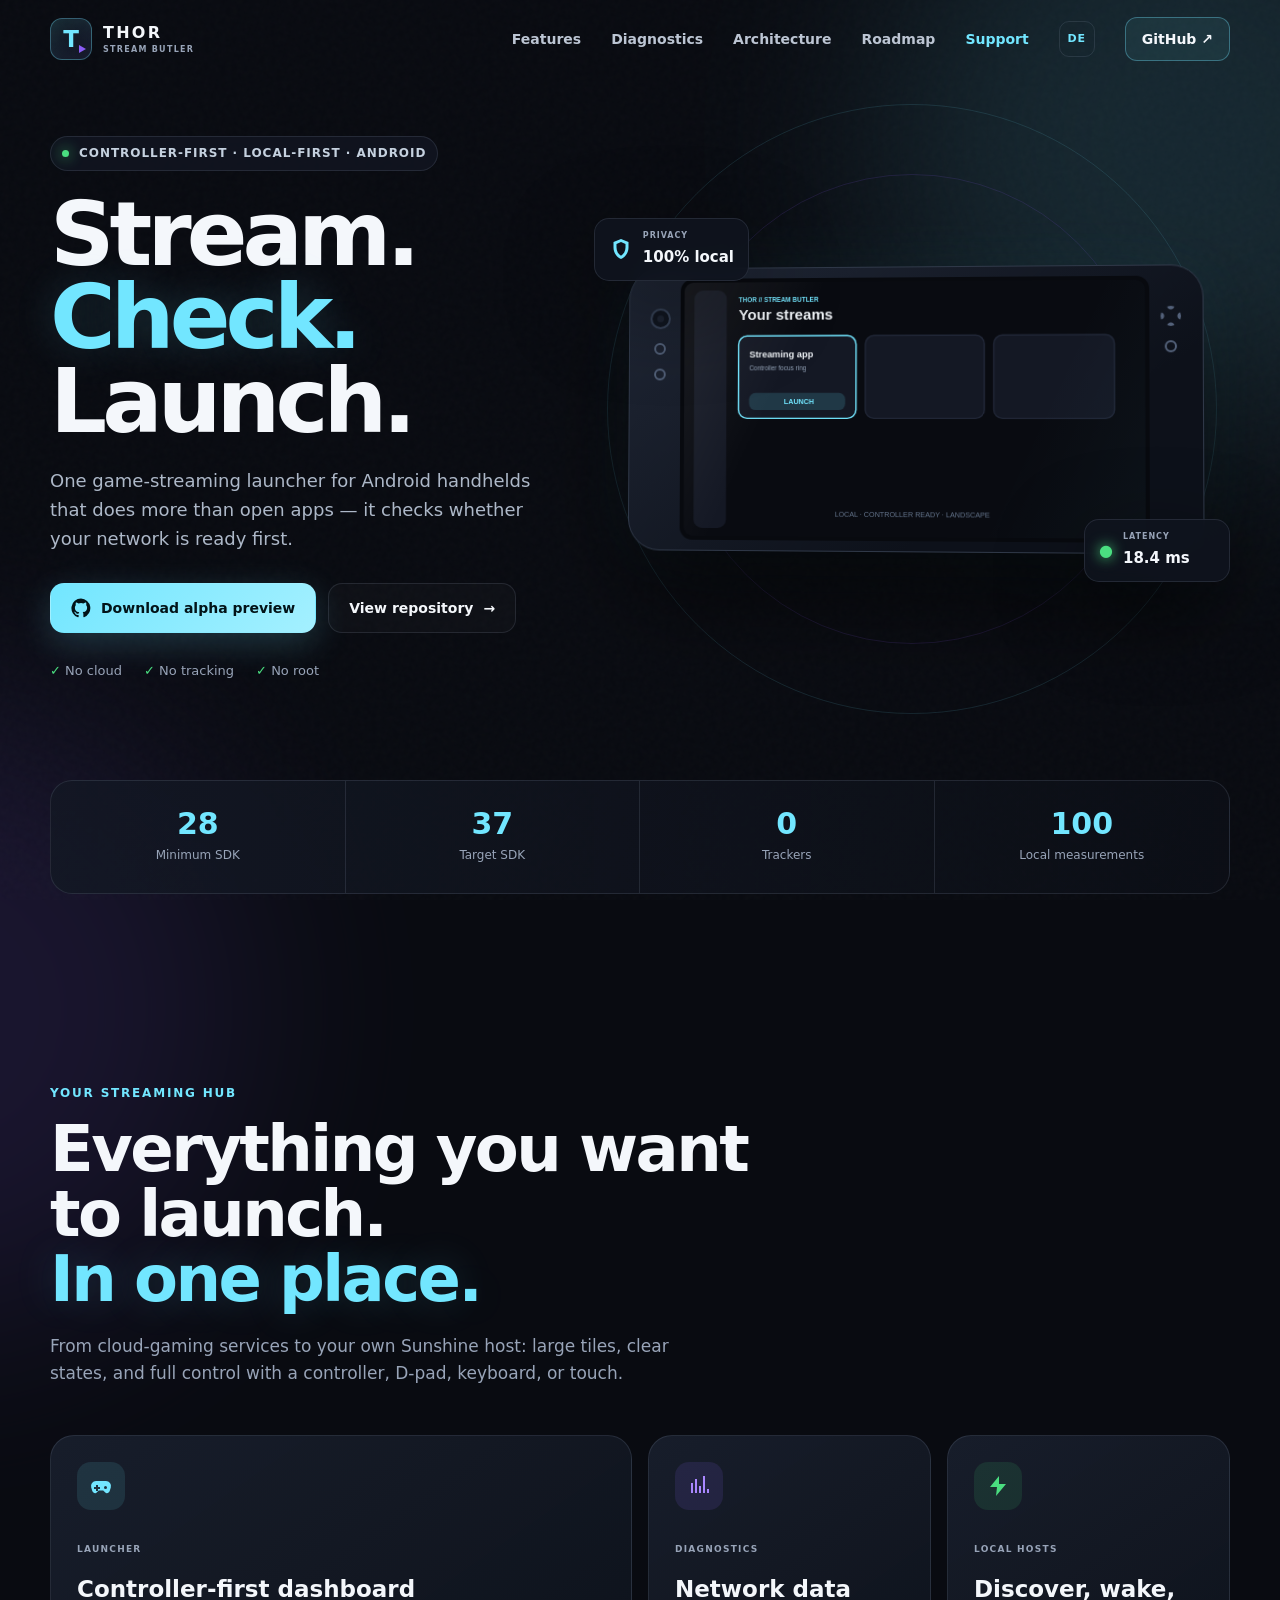
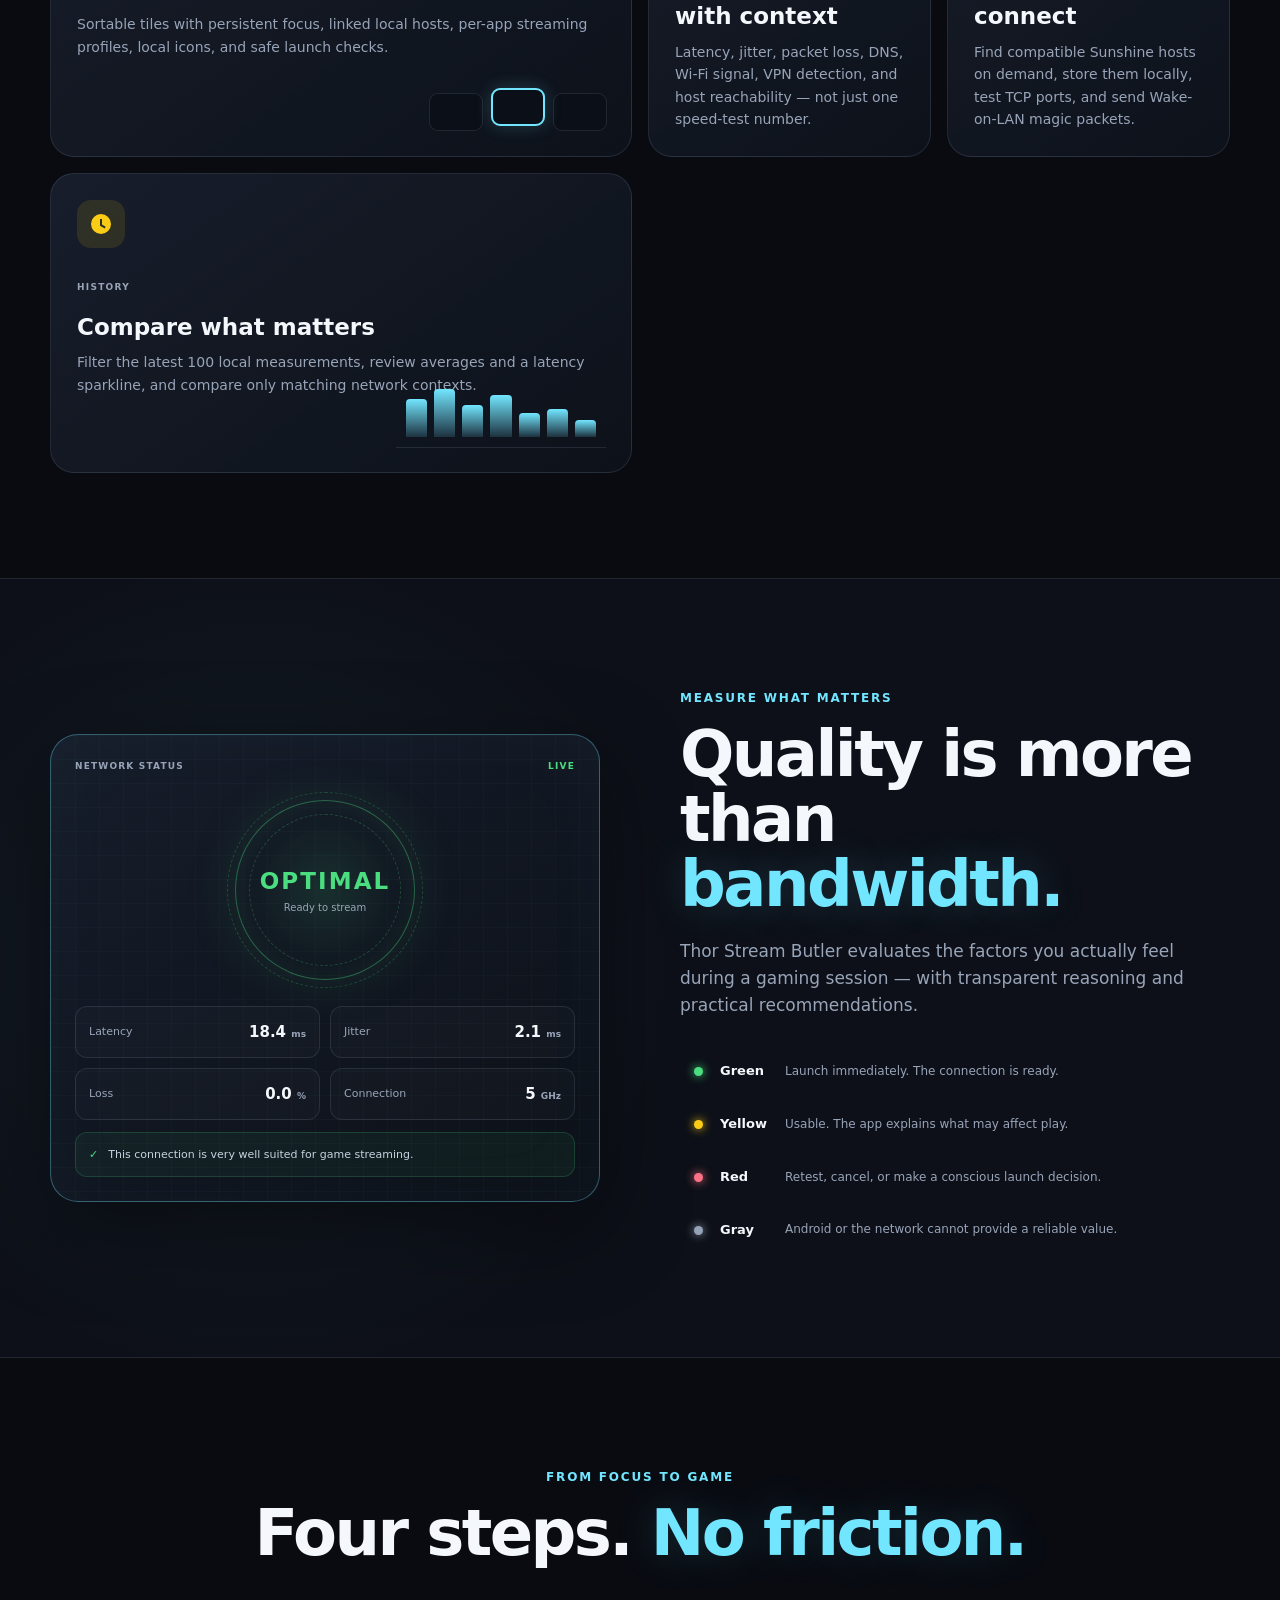
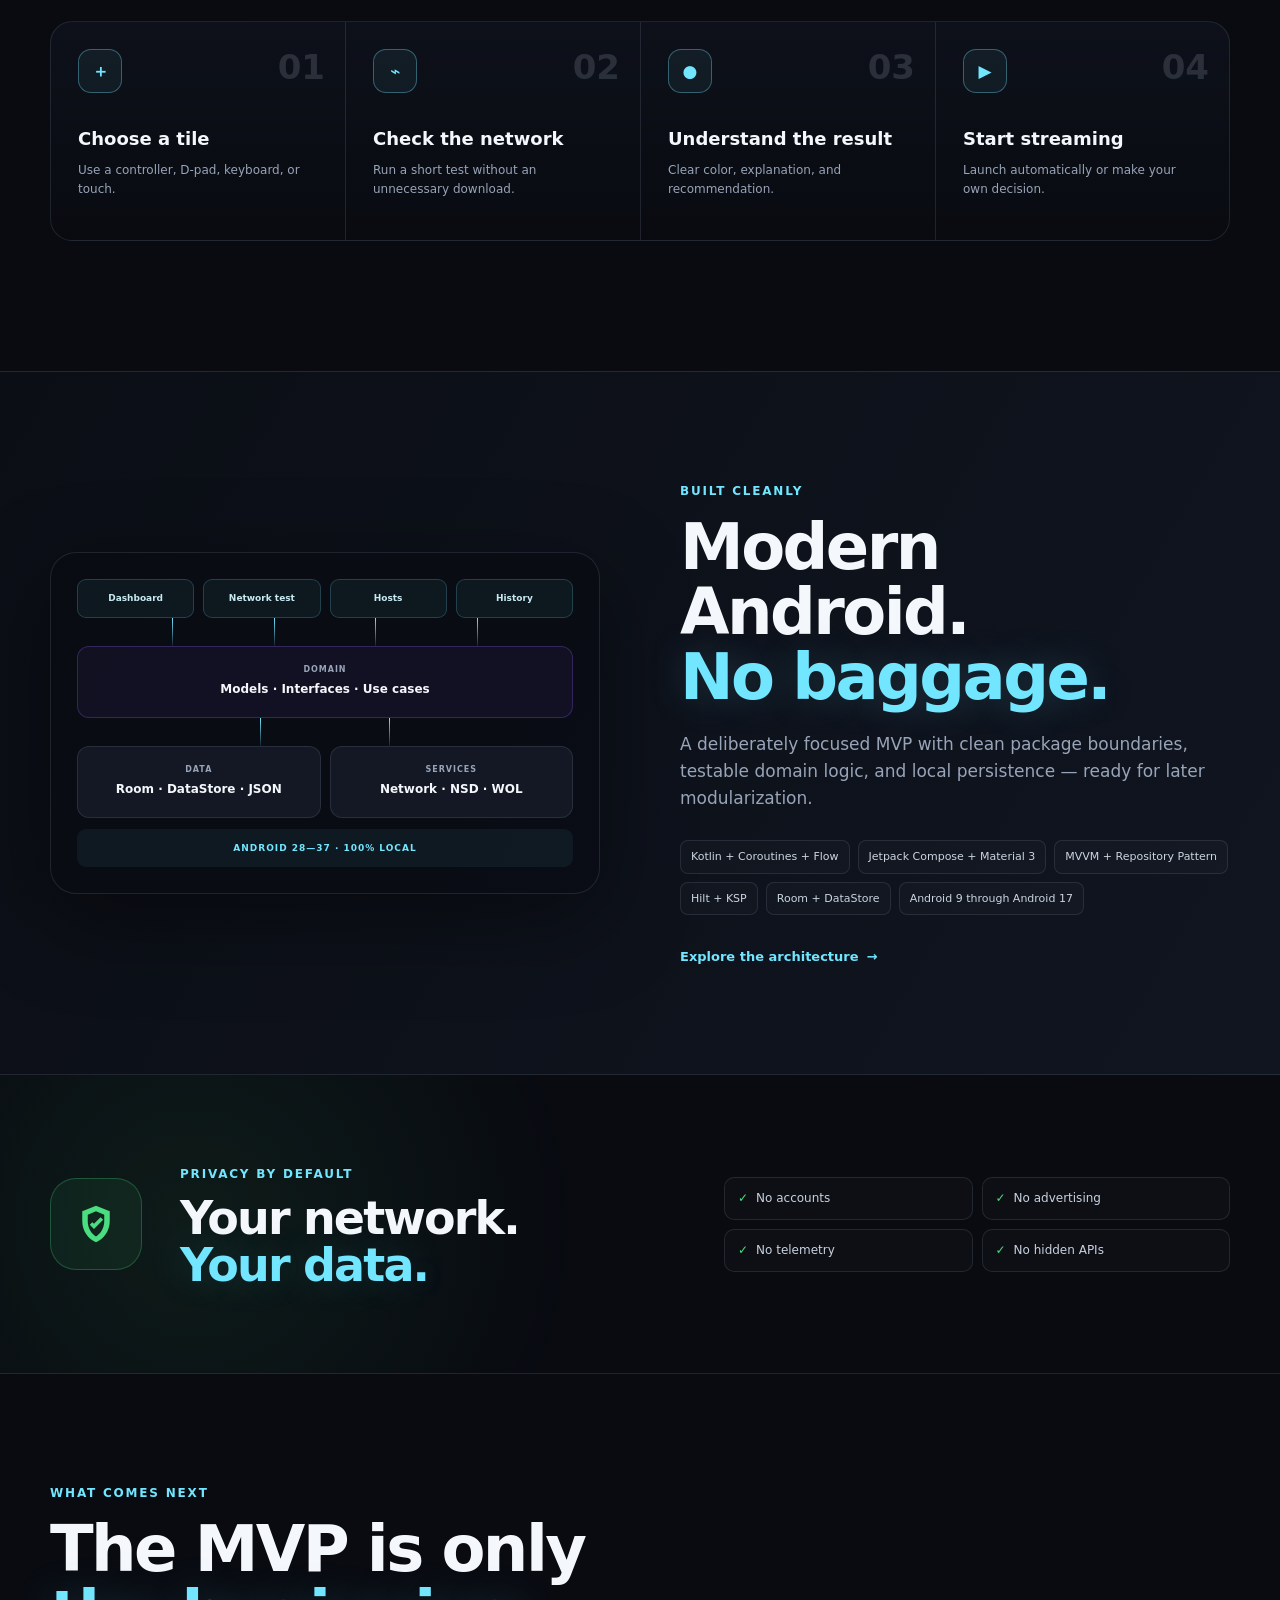
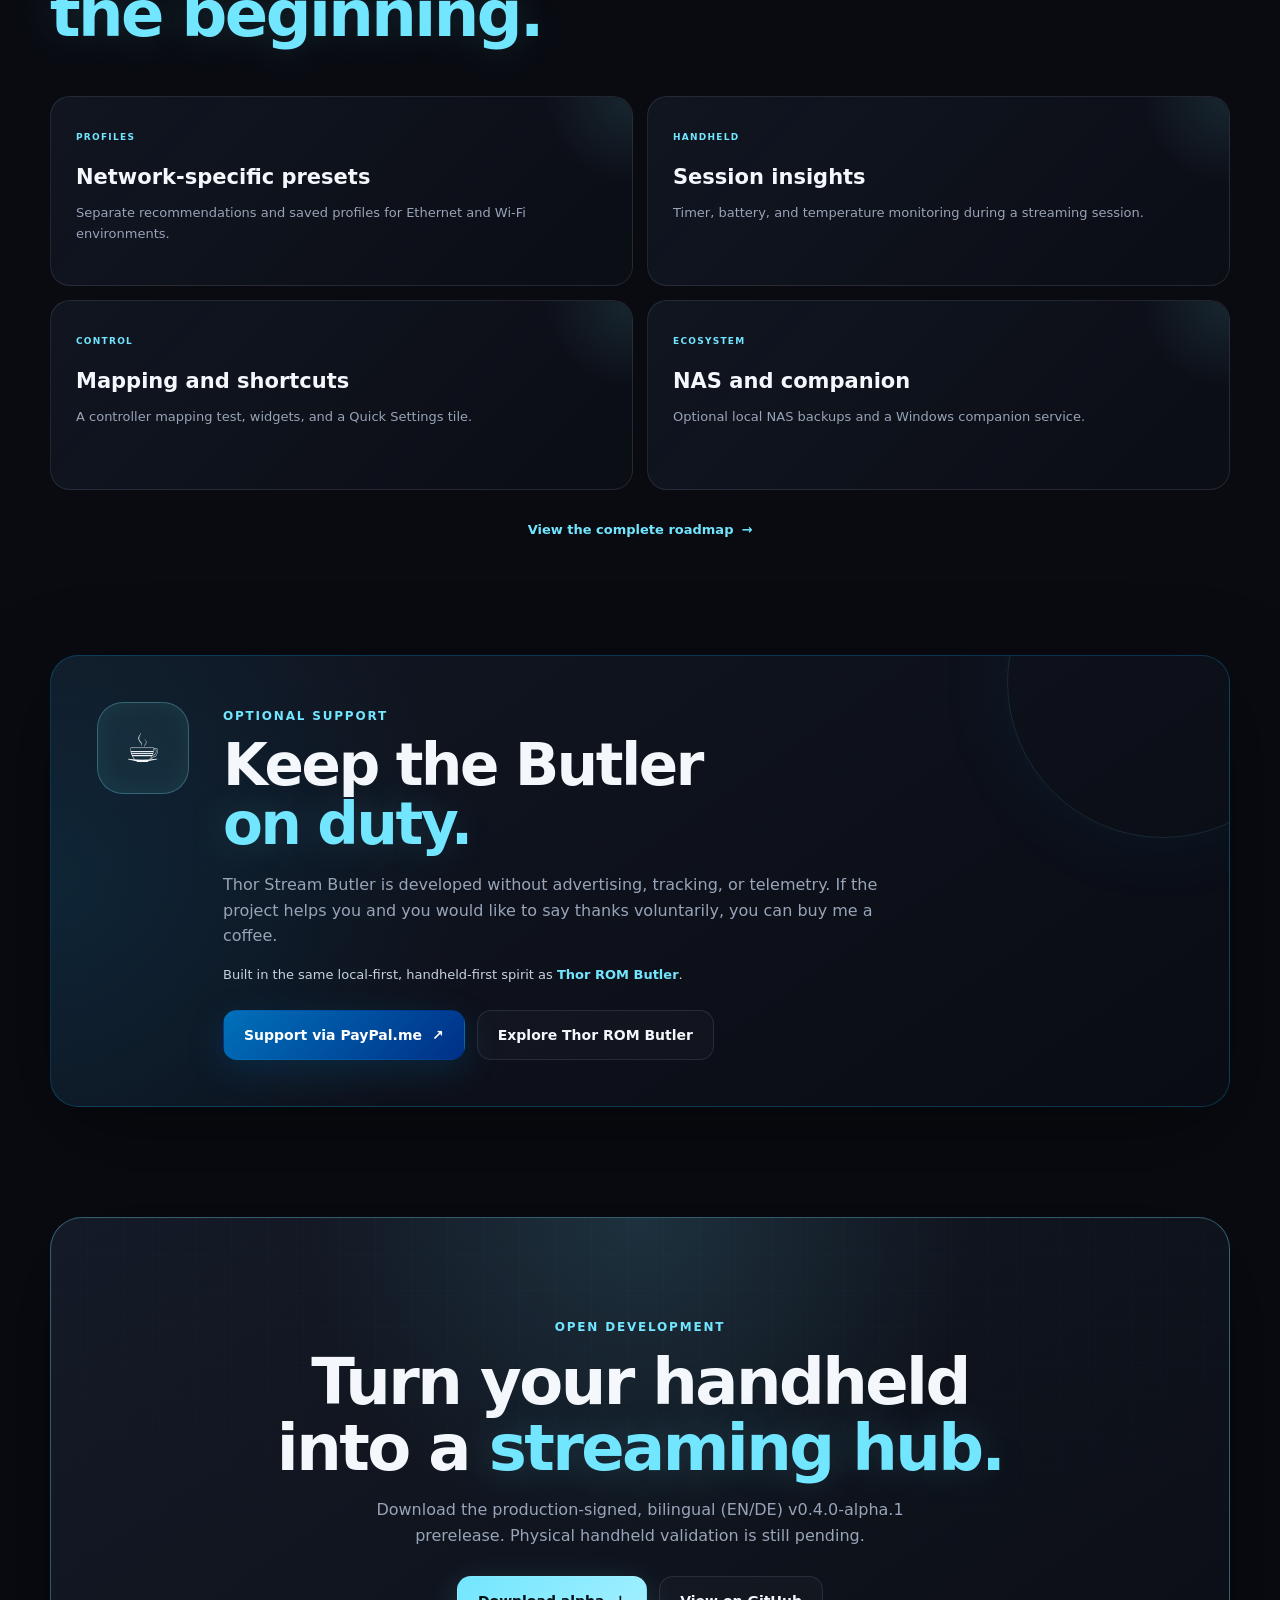
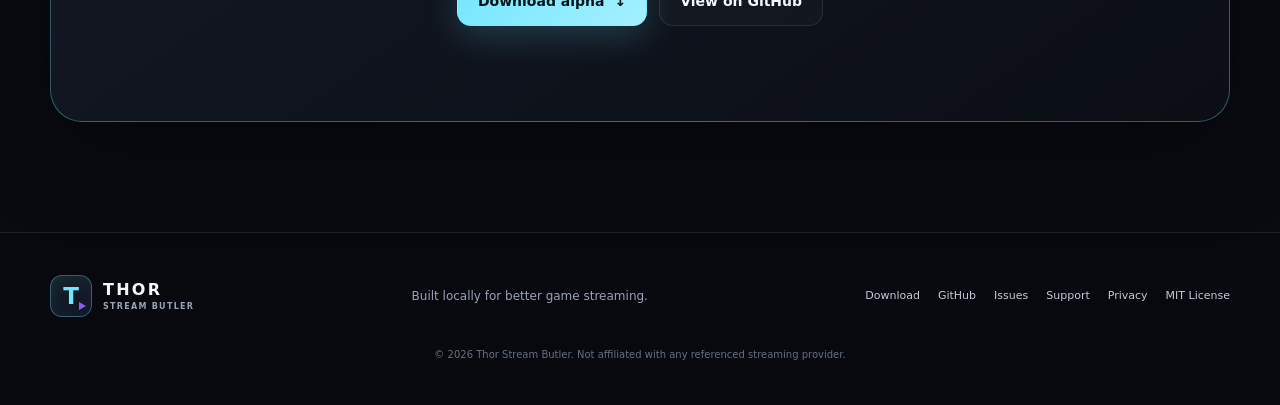
==== commit 058faeed: "docs: finalize production-signed prerelease" ====
--- a/docs/index.html
+++ b/docs/index.html
@@ -71,7 +71,7 @@
         <h1>Stream.<br><span>Check.</span> Launch.</h1>
         <p class="hero-lead">One game-streaming launcher for Android handhelds that does more than open apps — it checks whether your network is ready first.</p>
         <div class="hero-actions">
-          <a class="button button-primary" href="https://github.com/Strugglechen1337/thor-stream-butler/releases/tag/v0.3.0-alpha.1">
+          <a class="button button-primary" href="https://github.com/Strugglechen1337/thor-stream-butler/releases/tag/v0.4.0-alpha.1">
             <svg viewBox="0 0 24 24" aria-hidden="true"><path d="M12 .7a11.5 11.5 0 0 0-3.64 22.41c.58.11.79-.25.79-.56v-2.24c-3.22.7-3.9-1.37-3.9-1.37-.53-1.34-1.29-1.7-1.29-1.7-1.05-.72.08-.71.08-.71 1.17.08 1.78 1.2 1.78 1.2 1.04 1.77 2.72 1.26 3.38.96.1-.75.4-1.26.74-1.55-2.57-.29-5.27-1.28-5.27-5.68 0-1.26.45-2.28 1.19-3.09-.12-.29-.52-1.46.11-3.05 0 0 .97-.31 3.16 1.18a10.97 10.97 0 0 1 5.75 0c2.19-1.49 3.15-1.18 3.15-1.18.63 1.59.23 2.76.11 3.05.74.81 1.19 1.83 1.19 3.09 0 4.41-2.71 5.38-5.29 5.67.42.36.79 1.06.79 2.14v3.17c0 .31.21.68.8.56A11.5 11.5 0 0 0 12 .7Z"/></svg>
             Download alpha preview
           </a>
@@ -258,9 +258,9 @@
       <div class="cta-content">
         <span class="kicker">OPEN DEVELOPMENT</span>
         <h2>Turn your handheld<br>into a <em>streaming hub.</em></h2>
-        <p>Download the VPN-aware, bilingual (EN/DE), debug-signed v0.3.0-alpha.1 preview, or explore the source, architecture, and roadmap.</p>
+        <p>Download the production-signed, bilingual (EN/DE) v0.4.0-alpha.1 prerelease. Physical handheld validation is still pending.</p>
         <div class="hero-actions centered-actions">
-          <a class="button button-primary" href="https://github.com/Strugglechen1337/thor-stream-butler/releases/tag/v0.3.0-alpha.1">Download alpha <span>↓</span></a>
+          <a class="button button-primary" href="https://github.com/Strugglechen1337/thor-stream-butler/releases/tag/v0.4.0-alpha.1">Download alpha <span>↓</span></a>
           <a class="button button-ghost" href="https://github.com/Strugglechen1337/thor-stream-butler">View on GitHub</a>
         </div>
       </div>
@@ -271,7 +271,7 @@
     <div class="shell footer-inner">
       <a class="brand" href="#top"><span class="brand-mark" aria-hidden="true"><span>T</span><i></i></span><span class="brand-copy"><strong>THOR</strong><small>STREAM BUTLER</small></span></a>
       <p>Built locally for better game streaming.</p>
-      <div class="footer-links"><a href="https://github.com/Strugglechen1337/thor-stream-butler/releases/tag/v0.3.0-alpha.1">Download</a><a href="https://github.com/Strugglechen1337/thor-stream-butler">GitHub</a><a href="https://github.com/Strugglechen1337/thor-stream-butler/issues">Issues</a><a href="#support">Support</a><a href="./privacy/">Privacy</a><a href="https://github.com/Strugglechen1337/thor-stream-butler/blob/main/LICENSE">MIT License</a></div>
+      <div class="footer-links"><a href="https://github.com/Strugglechen1337/thor-stream-butler/releases/tag/v0.4.0-alpha.1">Download</a><a href="https://github.com/Strugglechen1337/thor-stream-butler">GitHub</a><a href="https://github.com/Strugglechen1337/thor-stream-butler/issues">Issues</a><a href="#support">Support</a><a href="./privacy/">Privacy</a><a href="https://github.com/Strugglechen1337/thor-stream-butler/blob/main/LICENSE">MIT License</a></div>
       <small>© <span data-year></span> Thor Stream Butler. Not affiliated with any referenced streaming provider.</small>
     </div>
   </footer>
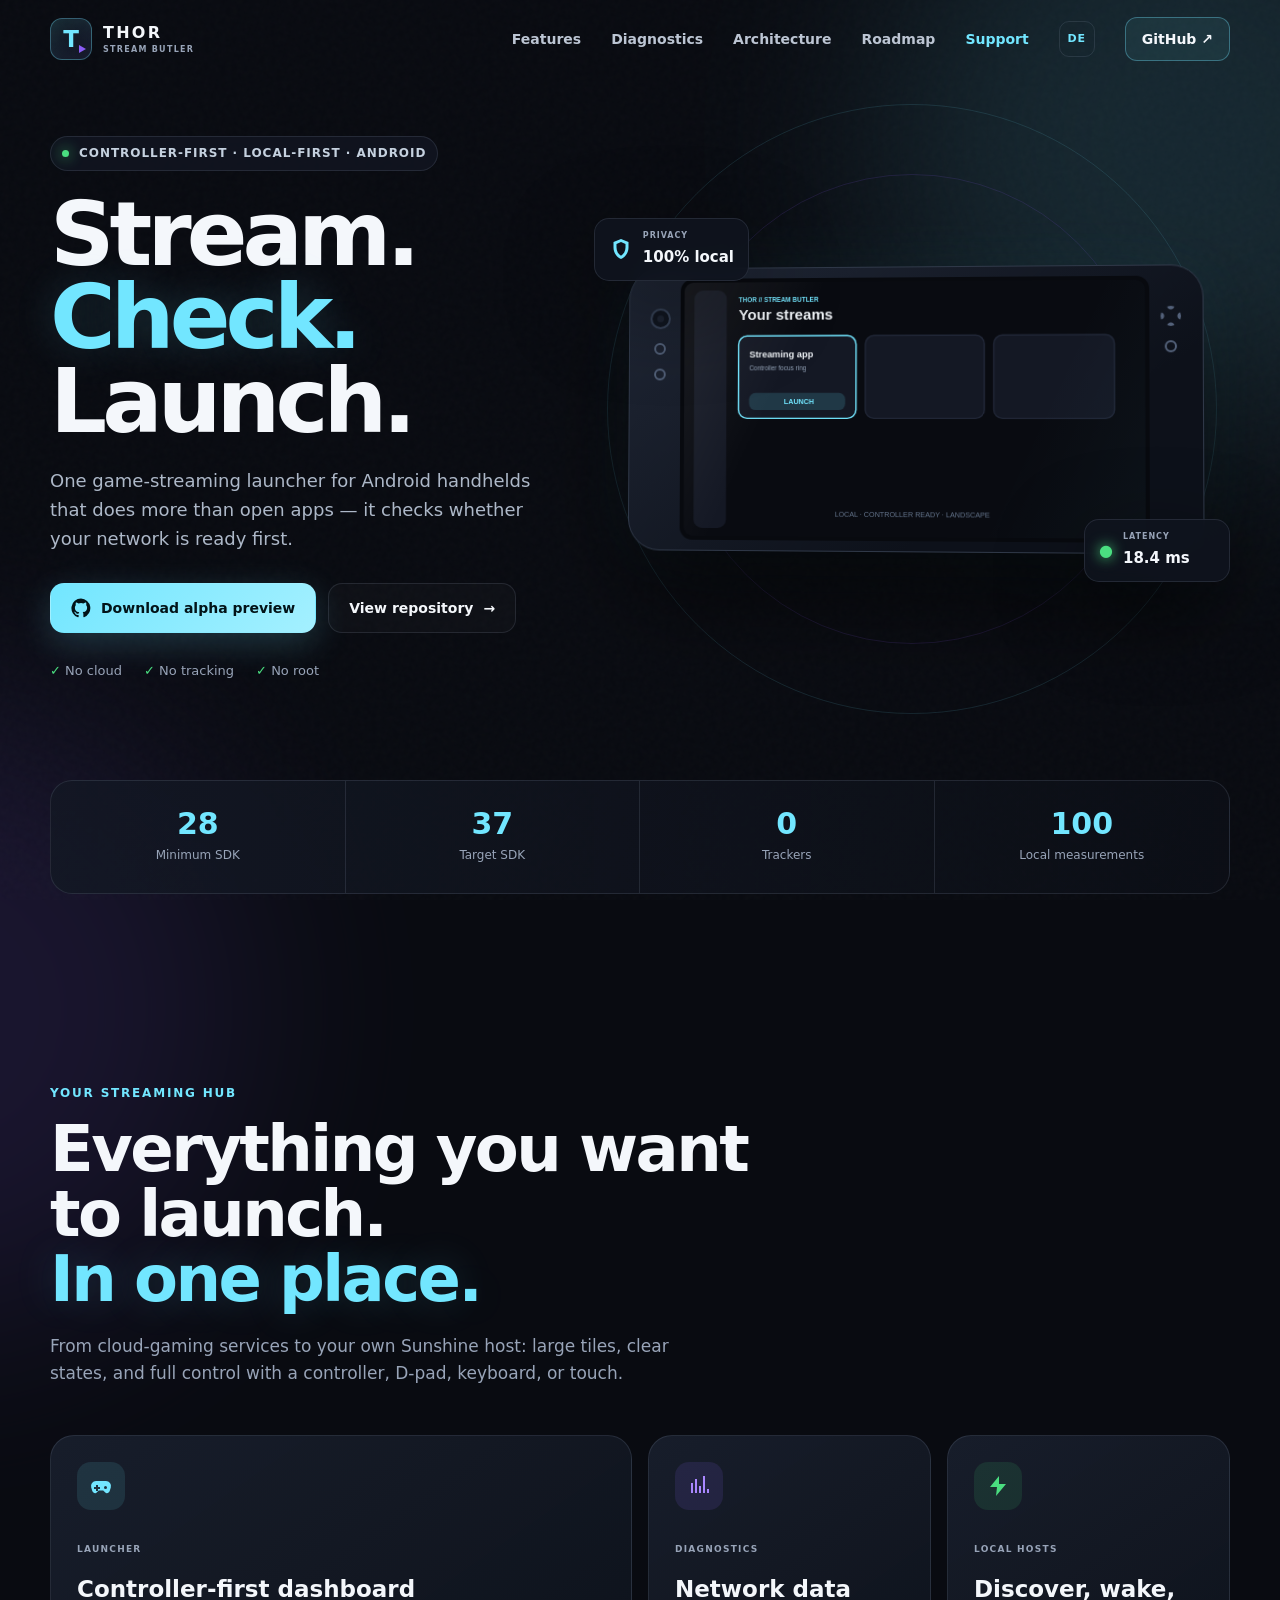
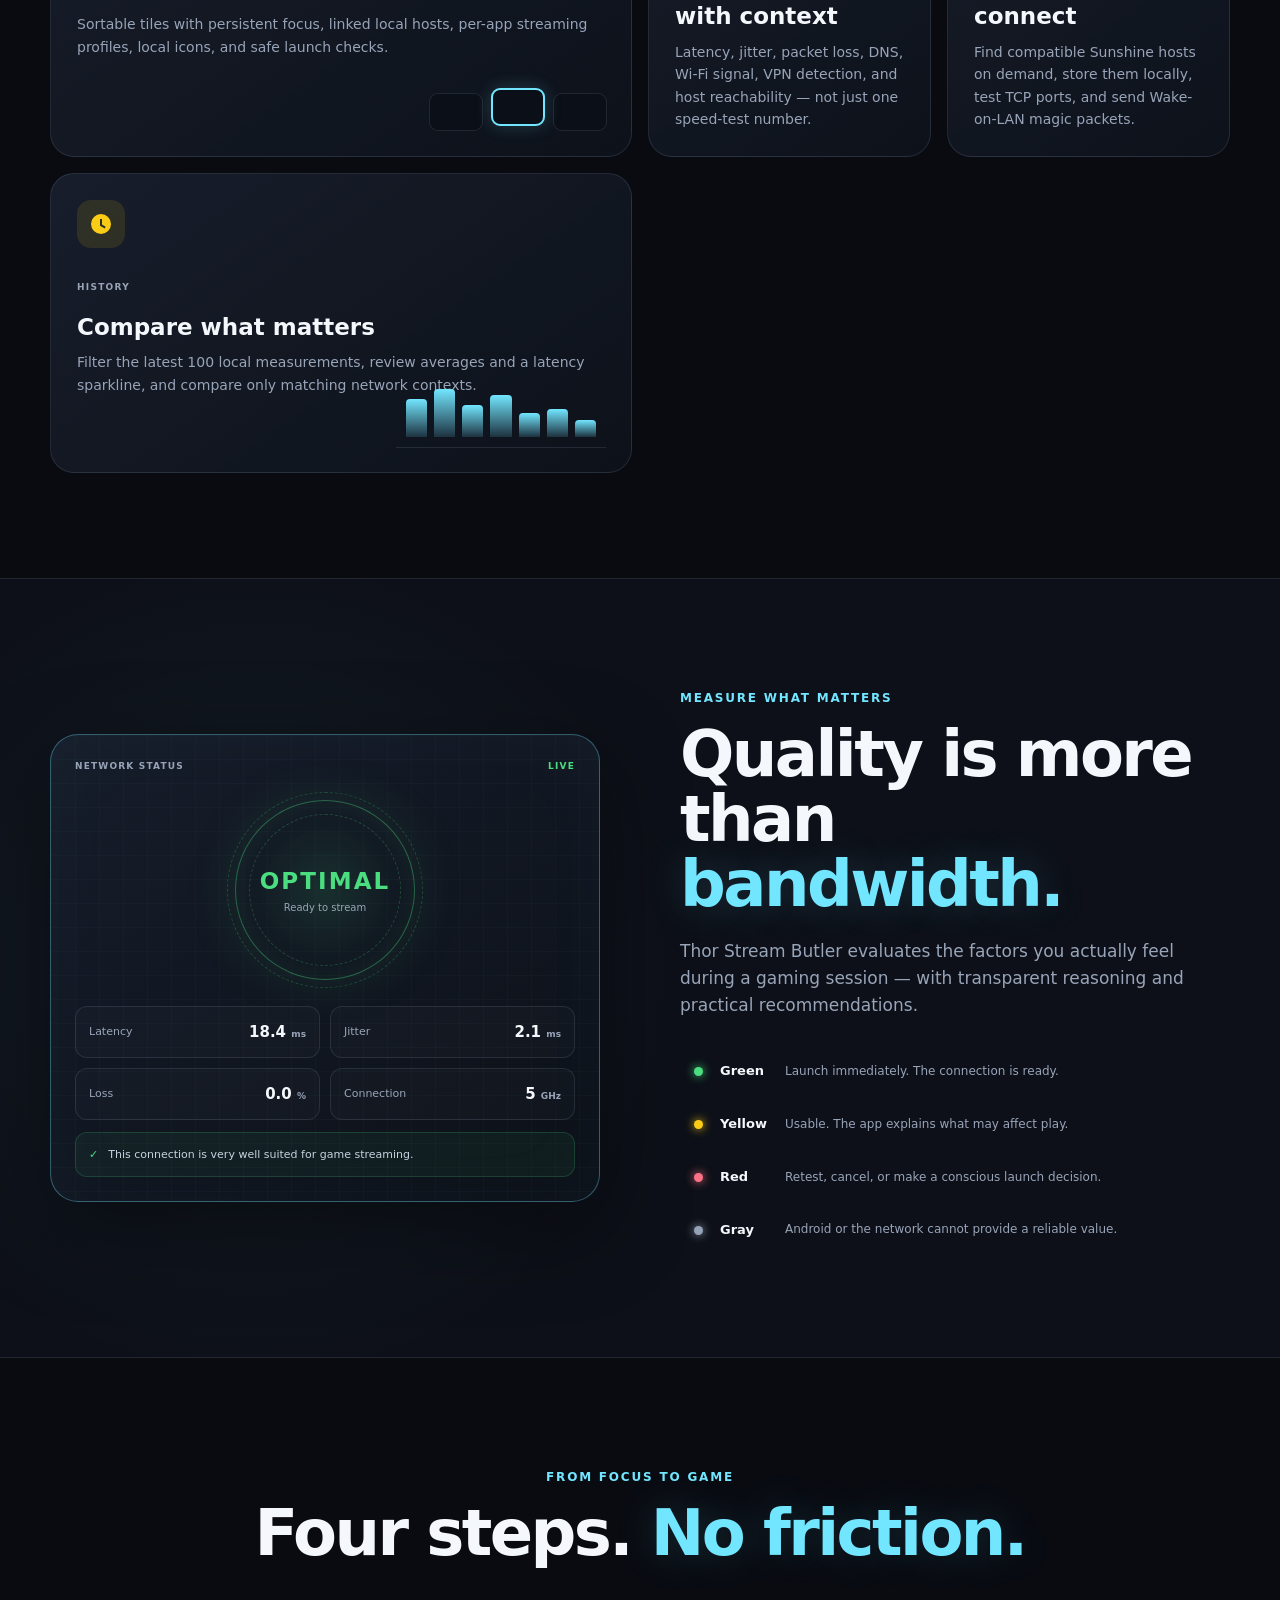
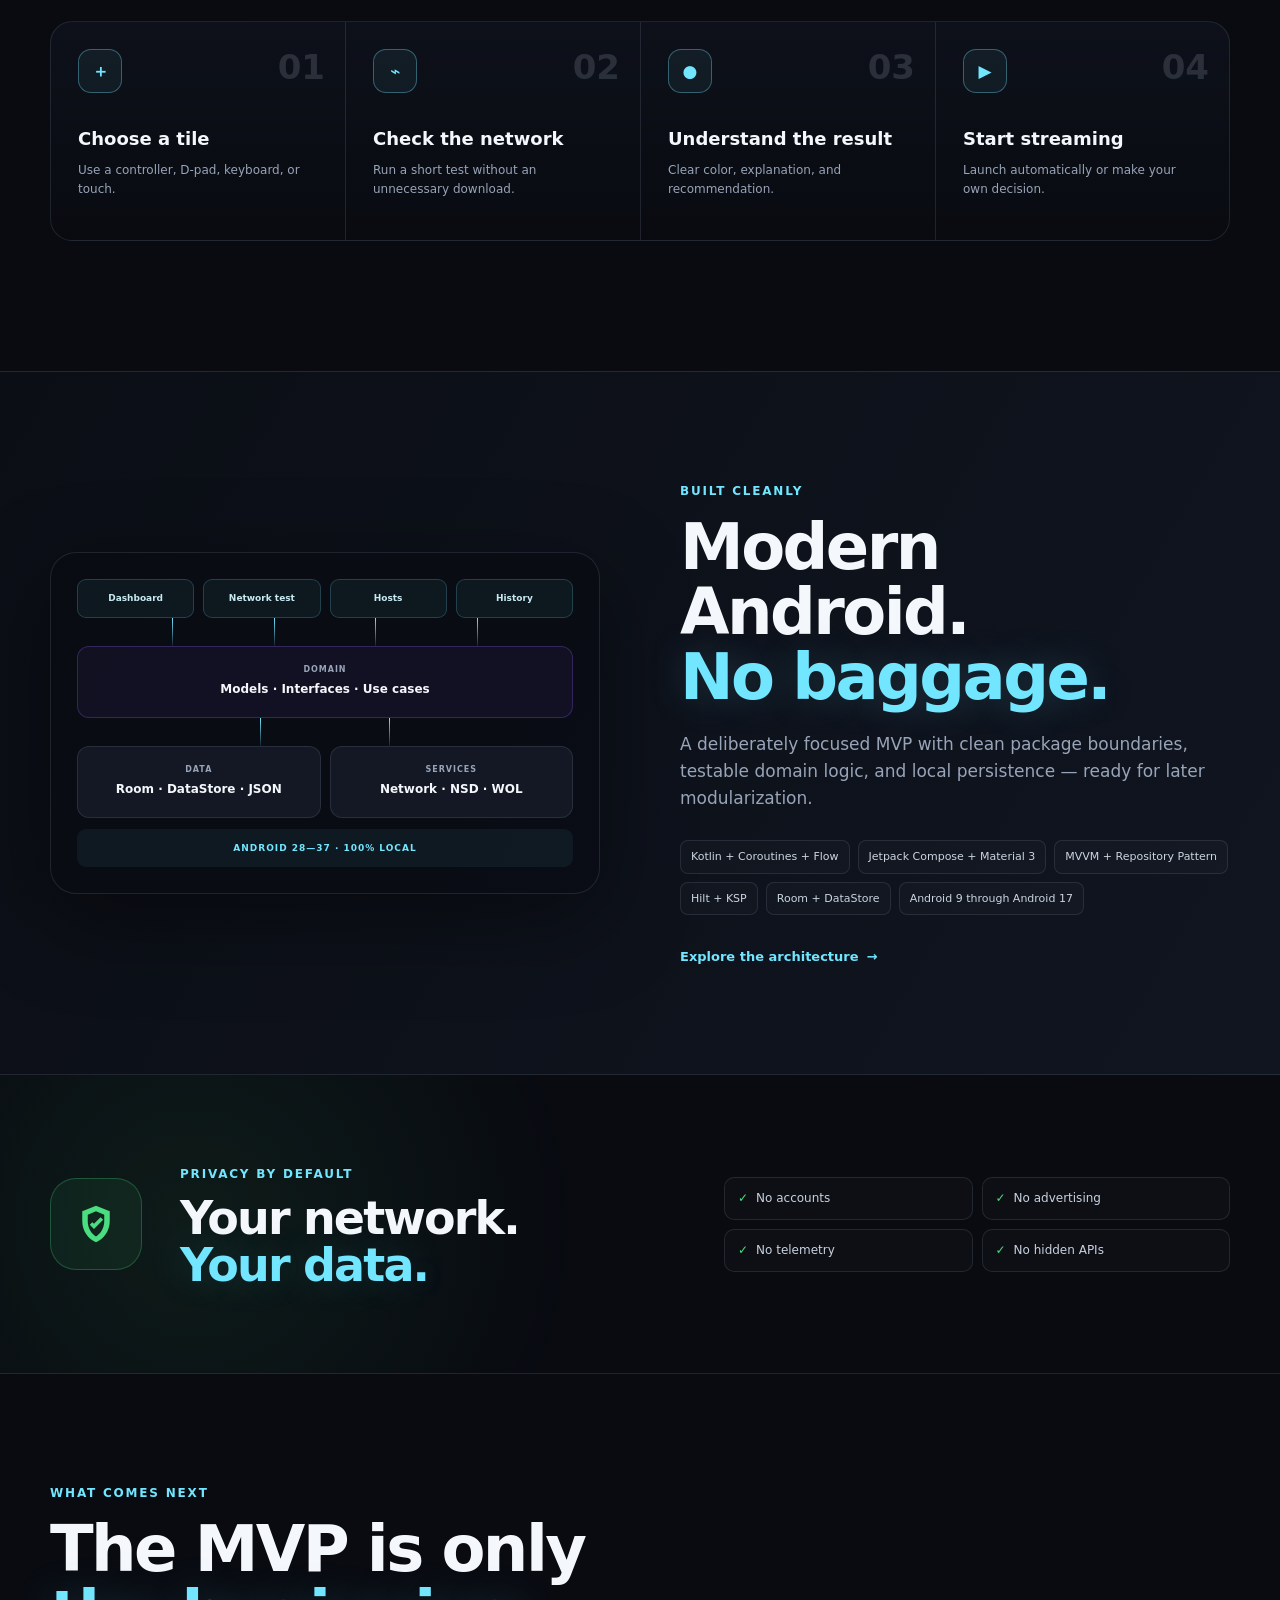
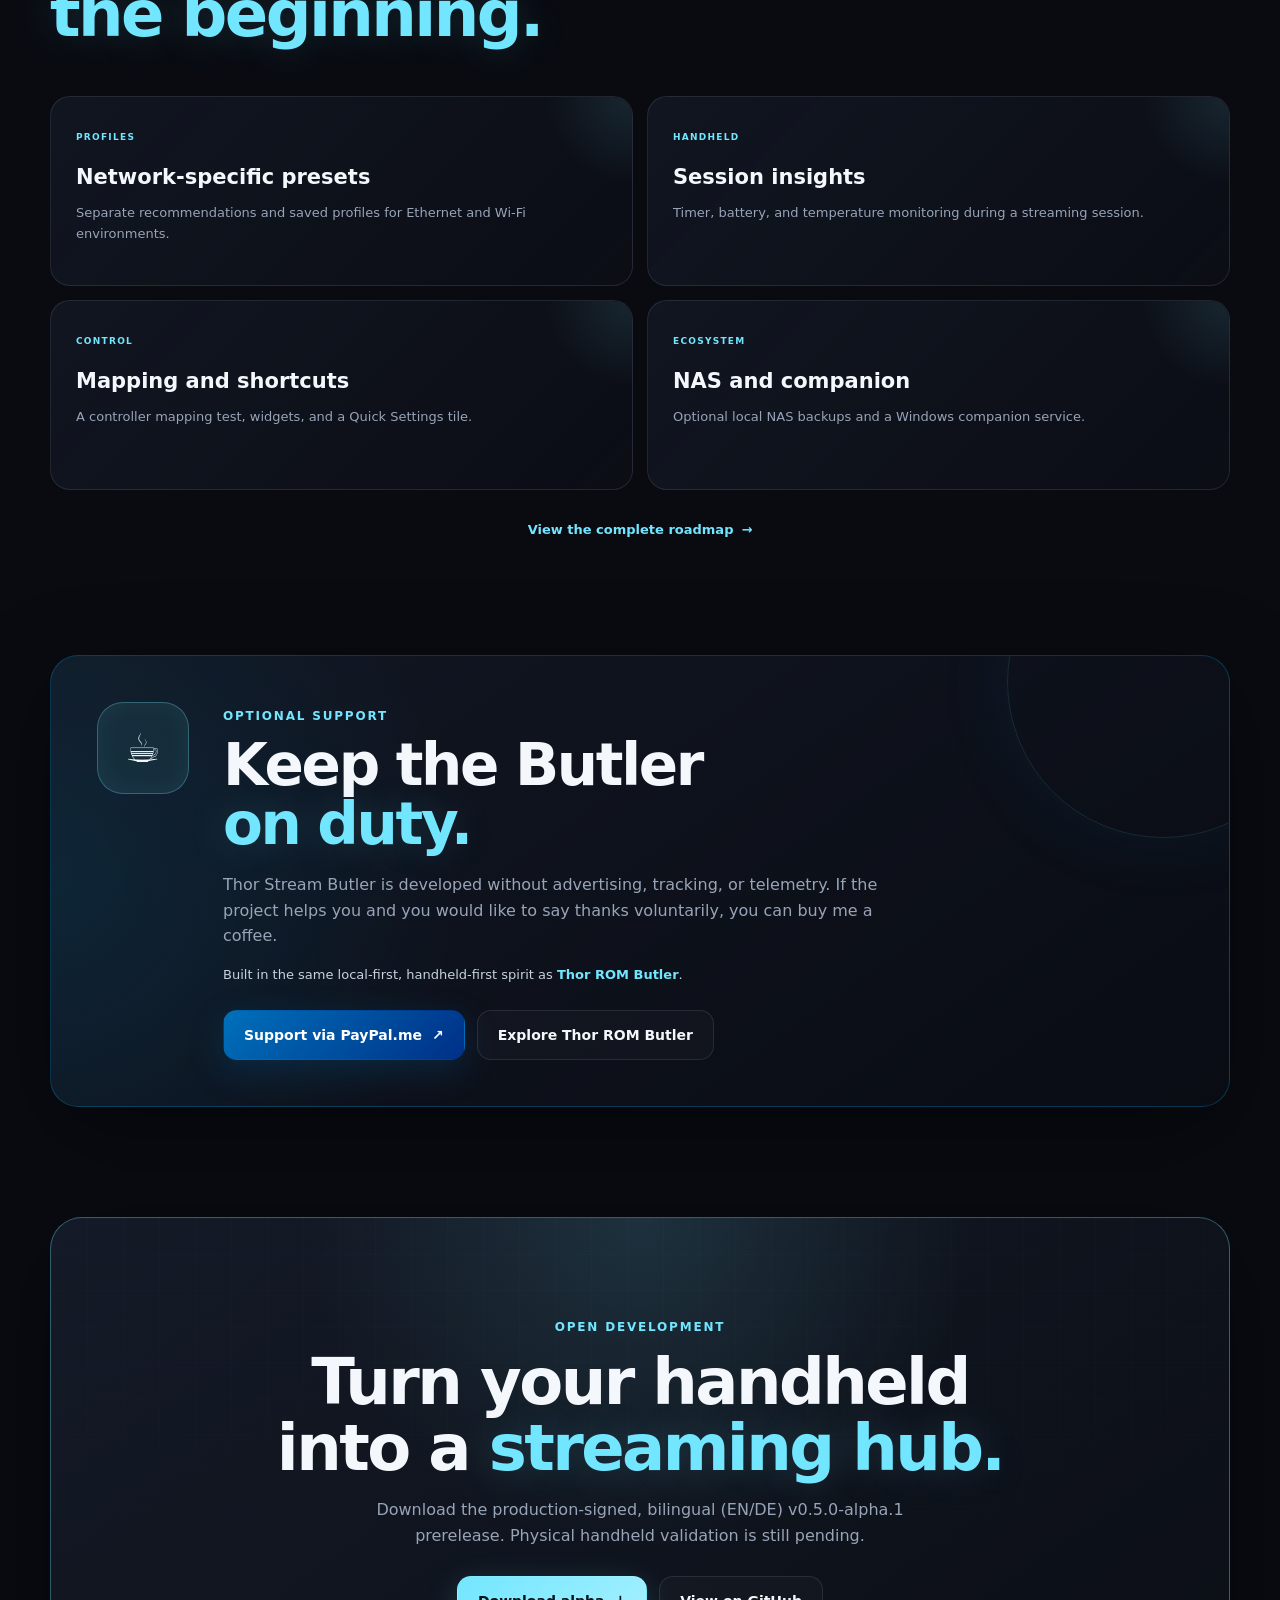
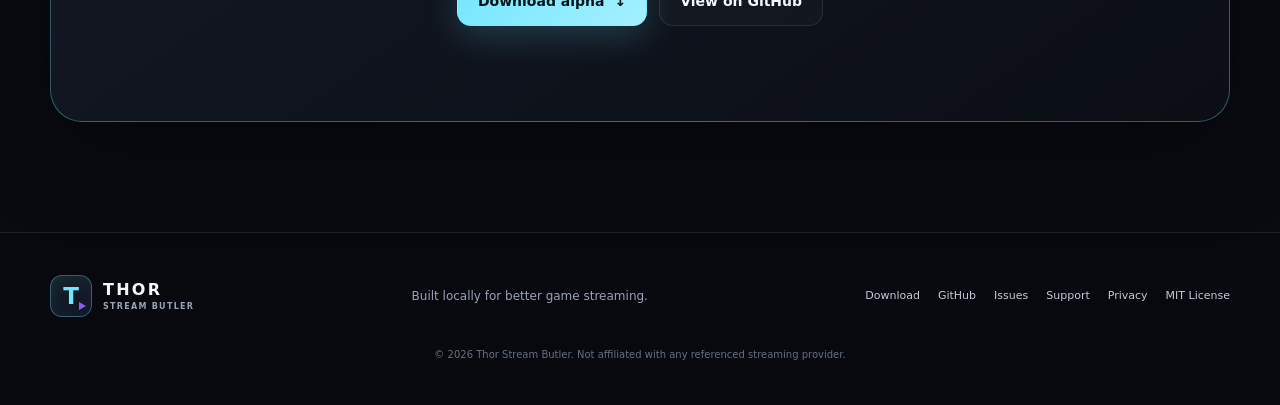
==== commit e5751753: "chore: prepare v0.5.0-alpha.1 - Bump versionCode to 5, versionName to 0.5.0-alpha.1 - Move changelog" ====
--- a/docs/index.html
+++ b/docs/index.html
@@ -71,7 +71,7 @@
         <h1>Stream.<br><span>Check.</span> Launch.</h1>
         <p class="hero-lead">One game-streaming launcher for Android handhelds that does more than open apps — it checks whether your network is ready first.</p>
         <div class="hero-actions">
-          <a class="button button-primary" href="https://github.com/Strugglechen1337/thor-stream-butler/releases/tag/v0.4.0-alpha.1">
+          <a class="button button-primary" href="https://github.com/Strugglechen1337/thor-stream-butler/releases/tag/v0.5.0-alpha.1">
             <svg viewBox="0 0 24 24" aria-hidden="true"><path d="M12 .7a11.5 11.5 0 0 0-3.64 22.41c.58.11.79-.25.79-.56v-2.24c-3.22.7-3.9-1.37-3.9-1.37-.53-1.34-1.29-1.7-1.29-1.7-1.05-.72.08-.71.08-.71 1.17.08 1.78 1.2 1.78 1.2 1.04 1.77 2.72 1.26 3.38.96.1-.75.4-1.26.74-1.55-2.57-.29-5.27-1.28-5.27-5.68 0-1.26.45-2.28 1.19-3.09-.12-.29-.52-1.46.11-3.05 0 0 .97-.31 3.16 1.18a10.97 10.97 0 0 1 5.75 0c2.19-1.49 3.15-1.18 3.15-1.18.63 1.59.23 2.76.11 3.05.74.81 1.19 1.83 1.19 3.09 0 4.41-2.71 5.38-5.29 5.67.42.36.79 1.06.79 2.14v3.17c0 .31.21.68.8.56A11.5 11.5 0 0 0 12 .7Z"/></svg>
             Download alpha preview
           </a>
@@ -258,9 +258,9 @@
       <div class="cta-content">
         <span class="kicker">OPEN DEVELOPMENT</span>
         <h2>Turn your handheld<br>into a <em>streaming hub.</em></h2>
-        <p>Download the production-signed, bilingual (EN/DE) v0.4.0-alpha.1 prerelease. Physical handheld validation is still pending.</p>
+        <p>Download the production-signed, bilingual (EN/DE) v0.5.0-alpha.1 prerelease. Physical handheld validation is still pending.</p>
         <div class="hero-actions centered-actions">
-          <a class="button button-primary" href="https://github.com/Strugglechen1337/thor-stream-butler/releases/tag/v0.4.0-alpha.1">Download alpha <span>↓</span></a>
+          <a class="button button-primary" href="https://github.com/Strugglechen1337/thor-stream-butler/releases/tag/v0.5.0-alpha.1">Download alpha <span>↓</span></a>
           <a class="button button-ghost" href="https://github.com/Strugglechen1337/thor-stream-butler">View on GitHub</a>
         </div>
       </div>
@@ -271,7 +271,7 @@
     <div class="shell footer-inner">
       <a class="brand" href="#top"><span class="brand-mark" aria-hidden="true"><span>T</span><i></i></span><span class="brand-copy"><strong>THOR</strong><small>STREAM BUTLER</small></span></a>
       <p>Built locally for better game streaming.</p>
-      <div class="footer-links"><a href="https://github.com/Strugglechen1337/thor-stream-butler/releases/tag/v0.4.0-alpha.1">Download</a><a href="https://github.com/Strugglechen1337/thor-stream-butler">GitHub</a><a href="https://github.com/Strugglechen1337/thor-stream-butler/issues">Issues</a><a href="#support">Support</a><a href="./privacy/">Privacy</a><a href="https://github.com/Strugglechen1337/thor-stream-butler/blob/main/LICENSE">MIT License</a></div>
+      <div class="footer-links"><a href="https://github.com/Strugglechen1337/thor-stream-butler/releases/tag/v0.5.0-alpha.1">Download</a><a href="https://github.com/Strugglechen1337/thor-stream-butler">GitHub</a><a href="https://github.com/Strugglechen1337/thor-stream-butler/issues">Issues</a><a href="#support">Support</a><a href="./privacy/">Privacy</a><a href="https://github.com/Strugglechen1337/thor-stream-butler/blob/main/LICENSE">MIT License</a></div>
       <small>© <span data-year></span> Thor Stream Butler. Not affiliated with any referenced streaming provider.</small>
     </div>
   </footer>
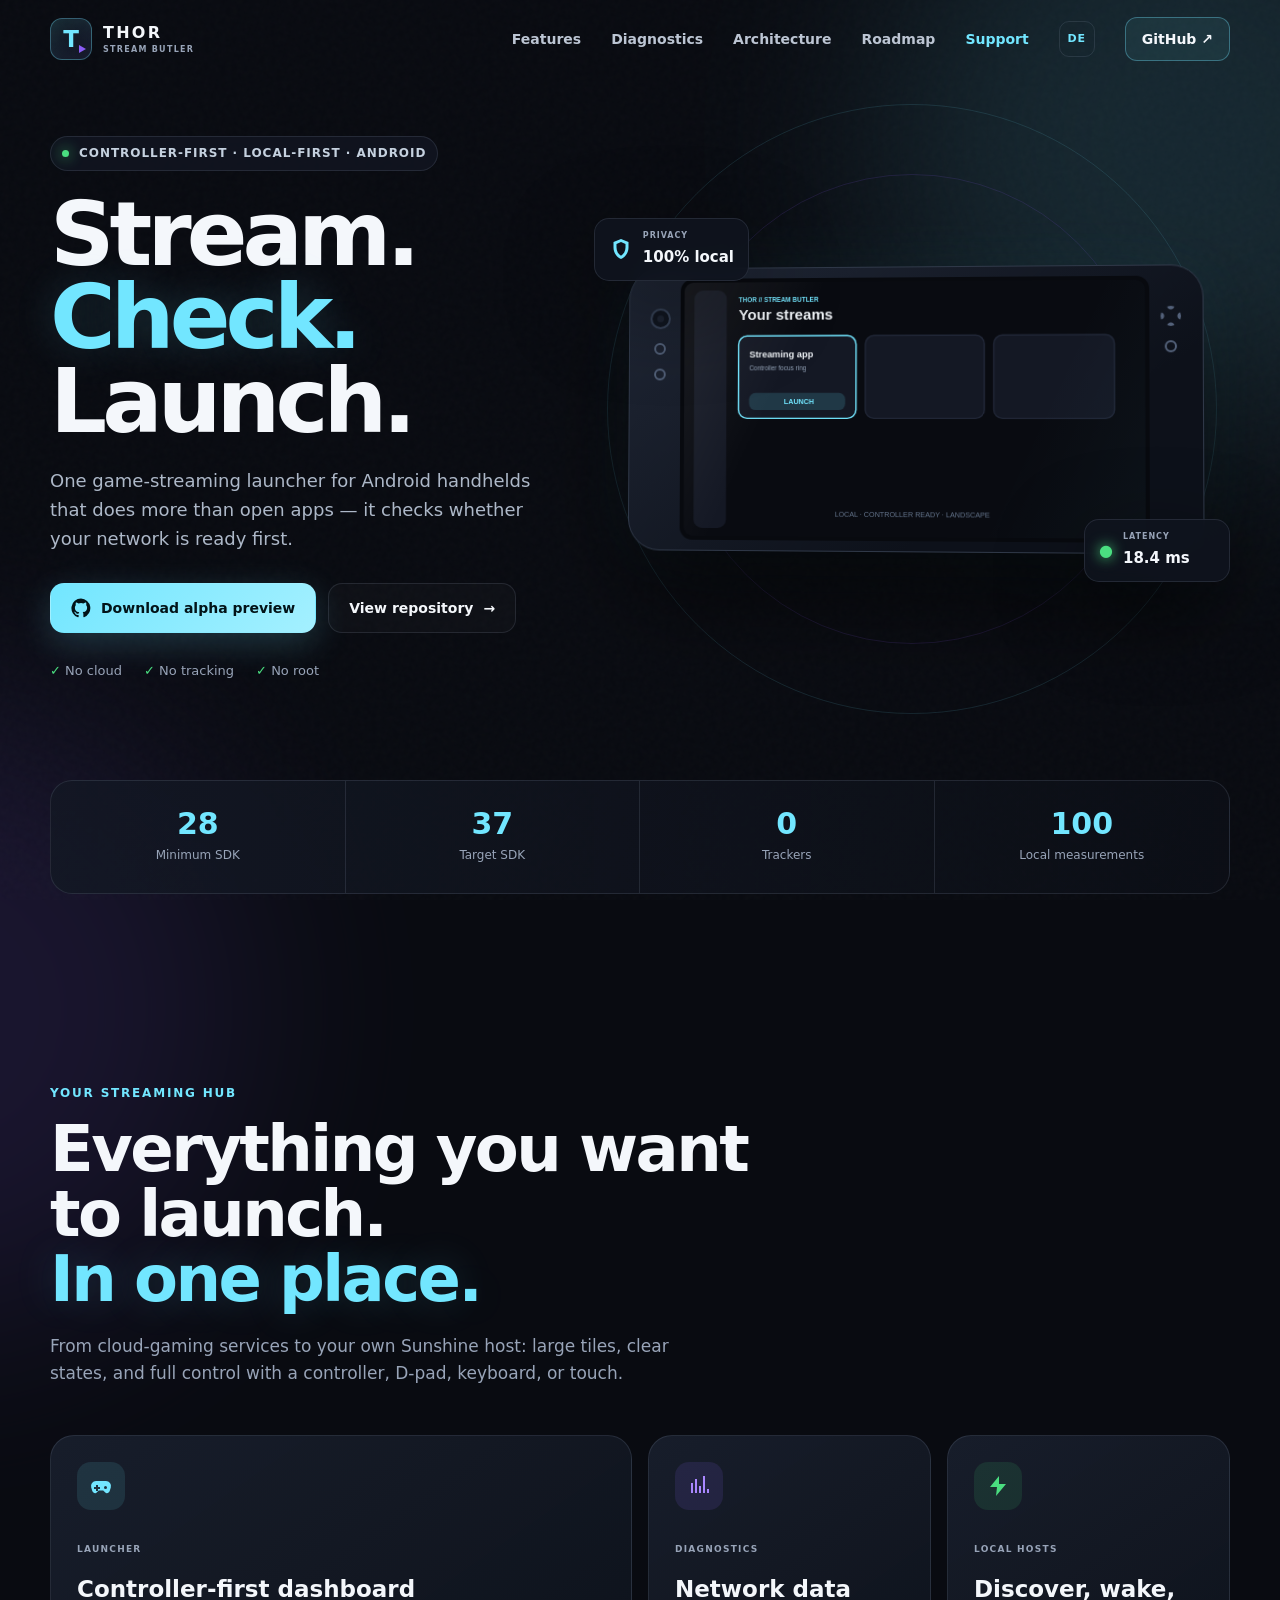
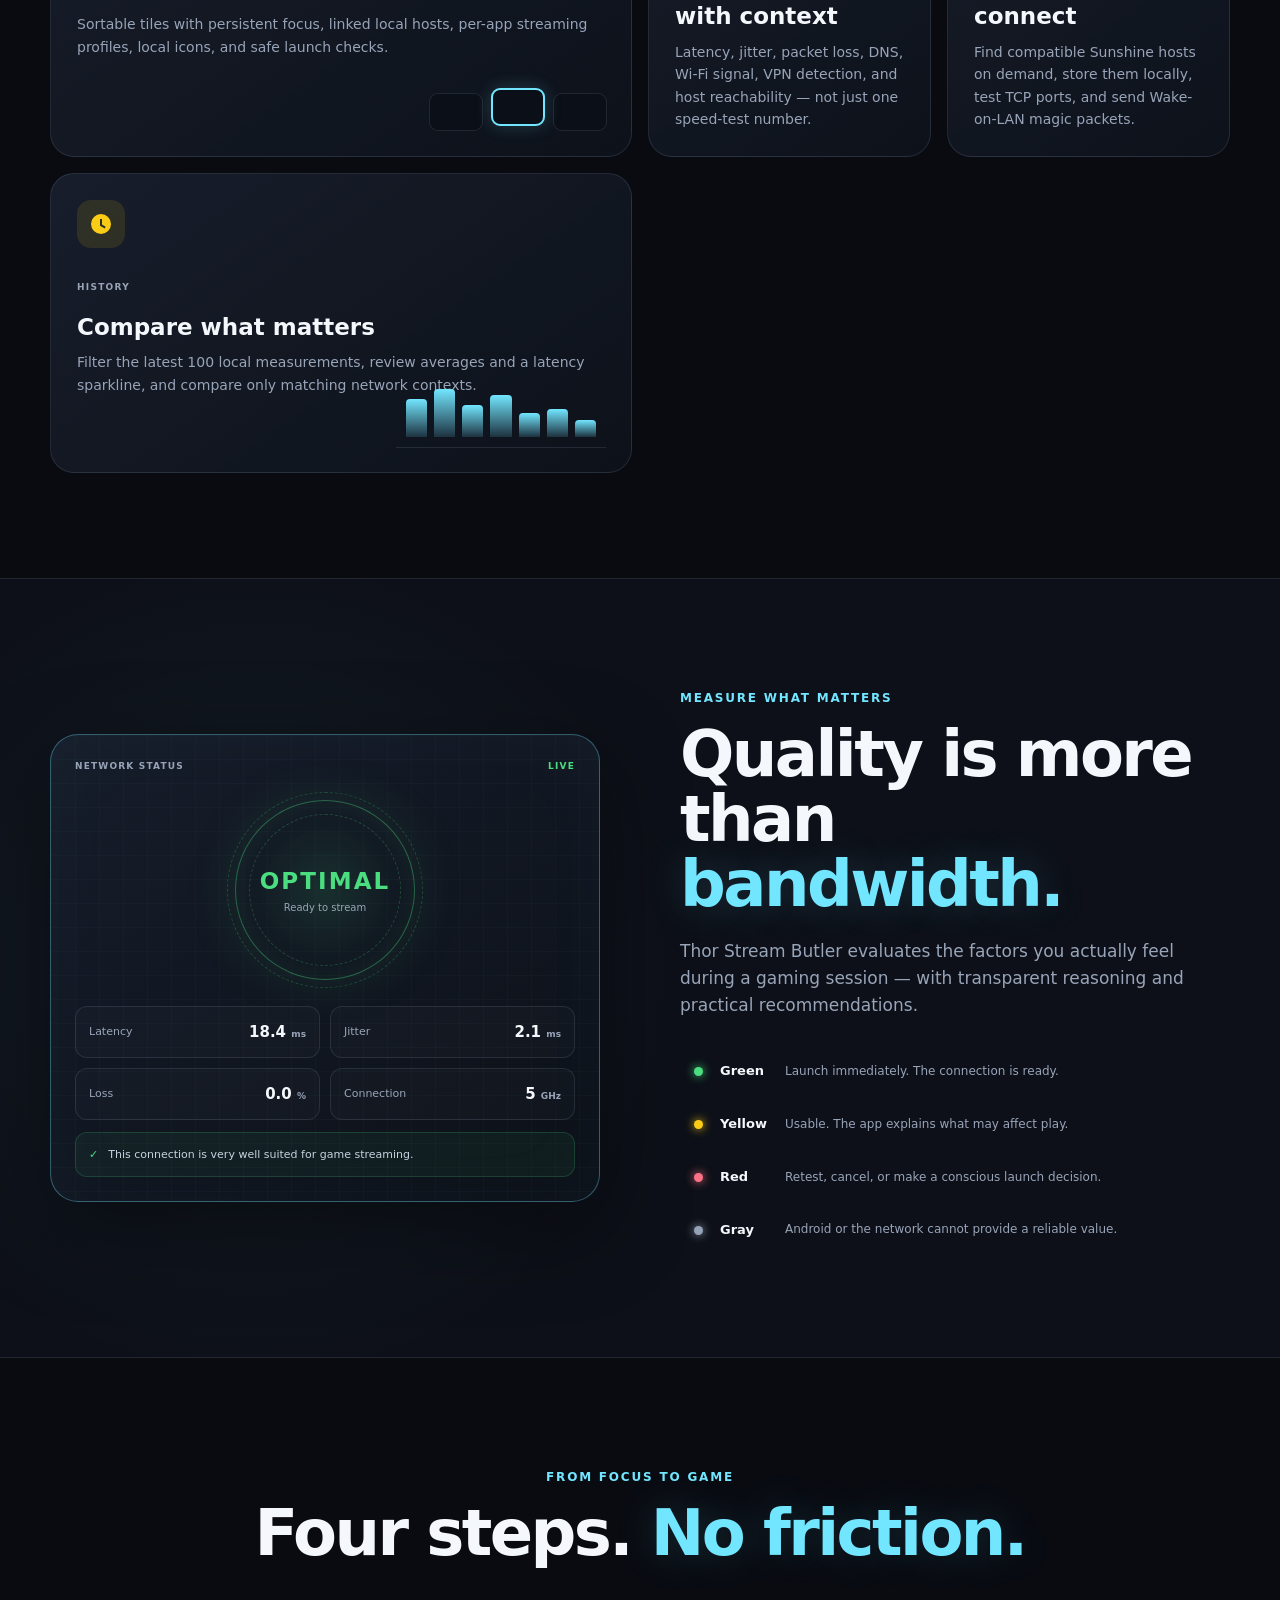
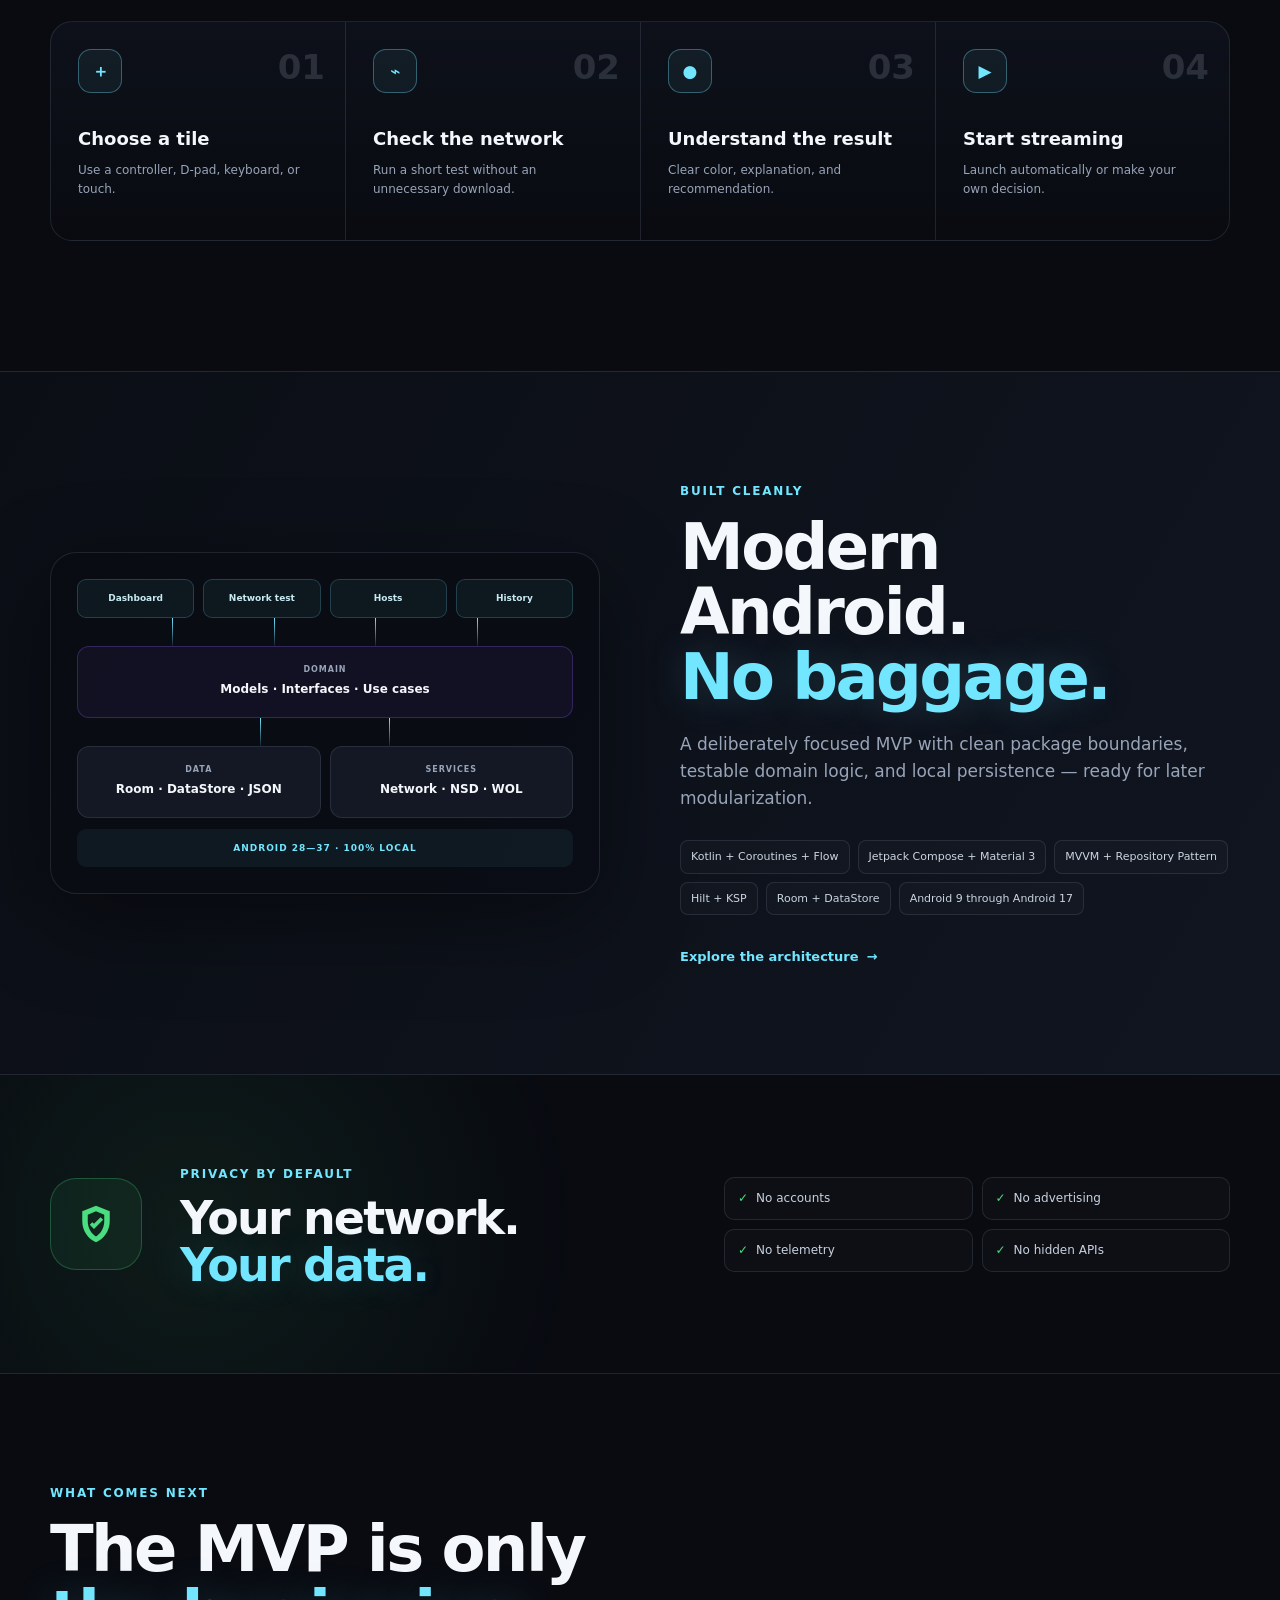
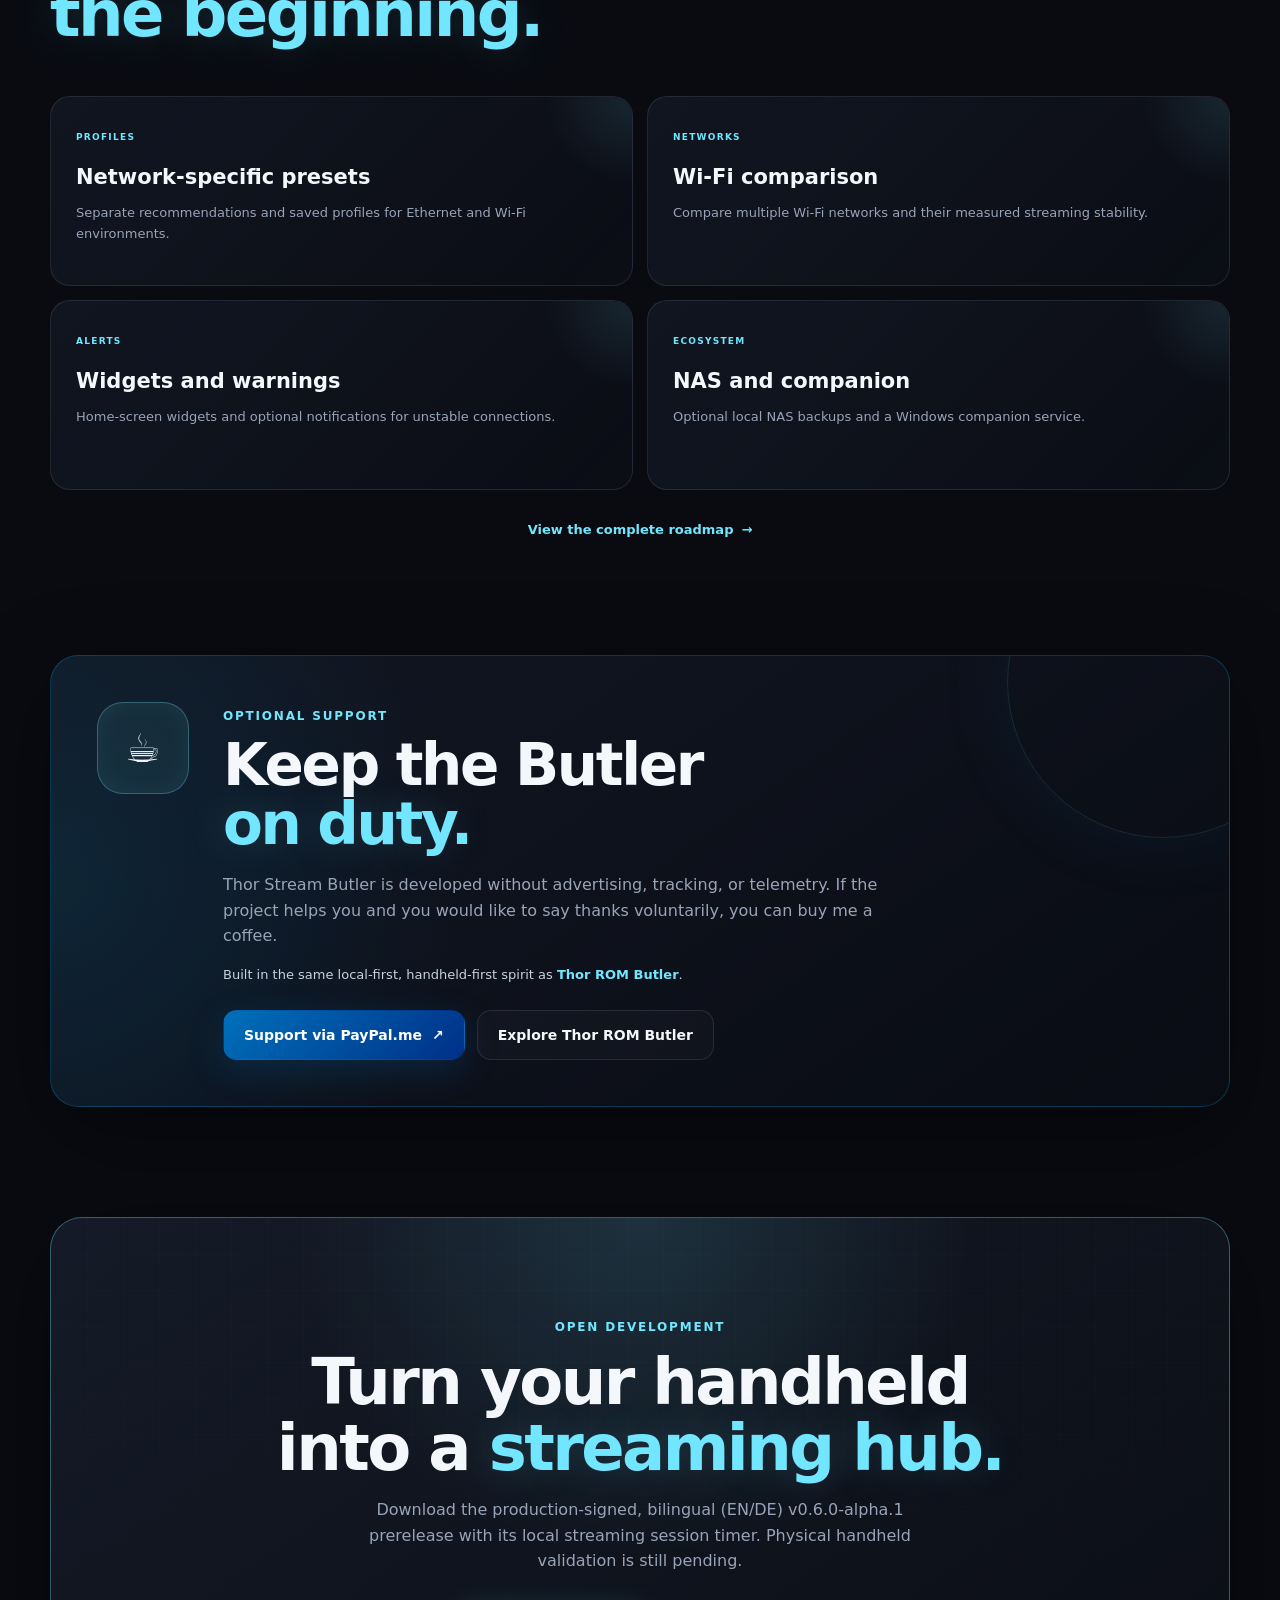
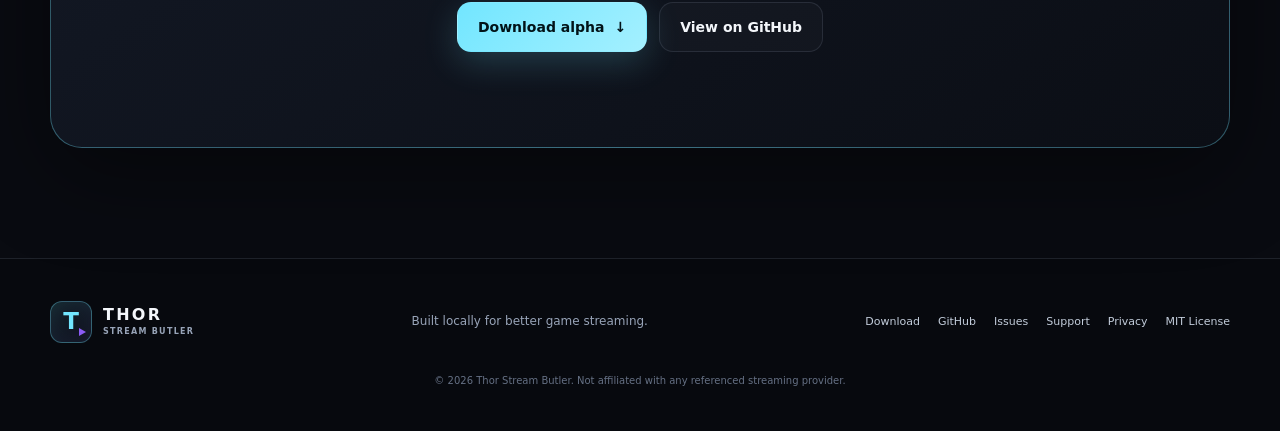
==== commit b1d3eafd: "docs: publish v0.6 session timer pages" ====
--- a/docs/index.html
+++ b/docs/index.html
@@ -71,7 +71,7 @@
         <h1>Stream.<br><span>Check.</span> Launch.</h1>
         <p class="hero-lead">One game-streaming launcher for Android handhelds that does more than open apps — it checks whether your network is ready first.</p>
         <div class="hero-actions">
-          <a class="button button-primary" href="https://github.com/Strugglechen1337/thor-stream-butler/releases/tag/v0.5.0-alpha.1">
+          <a class="button button-primary" href="https://github.com/Strugglechen1337/thor-stream-butler/releases/tag/v0.6.0-alpha.1">
             <svg viewBox="0 0 24 24" aria-hidden="true"><path d="M12 .7a11.5 11.5 0 0 0-3.64 22.41c.58.11.79-.25.79-.56v-2.24c-3.22.7-3.9-1.37-3.9-1.37-.53-1.34-1.29-1.7-1.29-1.7-1.05-.72.08-.71.08-.71 1.17.08 1.78 1.2 1.78 1.2 1.04 1.77 2.72 1.26 3.38.96.1-.75.4-1.26.74-1.55-2.57-.29-5.27-1.28-5.27-5.68 0-1.26.45-2.28 1.19-3.09-.12-.29-.52-1.46.11-3.05 0 0 .97-.31 3.16 1.18a10.97 10.97 0 0 1 5.75 0c2.19-1.49 3.15-1.18 3.15-1.18.63 1.59.23 2.76.11 3.05.74.81 1.19 1.83 1.19 3.09 0 4.41-2.71 5.38-5.29 5.67.42.36.79 1.06.79 2.14v3.17c0 .31.21.68.8.56A11.5 11.5 0 0 0 12 .7Z"/></svg>
             Download alpha preview
           </a>
@@ -230,8 +230,8 @@
       </div>
       <div class="roadmap-grid">
         <article data-reveal><span>PROFILES</span><h3>Network-specific presets</h3><p>Separate recommendations and saved profiles for Ethernet and Wi-Fi environments.</p></article>
-        <article data-reveal data-delay="60"><span>HANDHELD</span><h3>Session insights</h3><p>Timer, battery, and temperature monitoring during a streaming session.</p></article>
-        <article data-reveal data-delay="120"><span>CONTROL</span><h3>Mapping and shortcuts</h3><p>A controller mapping test, widgets, and a Quick Settings tile.</p></article>
+        <article data-reveal data-delay="60"><span>NETWORKS</span><h3>Wi-Fi comparison</h3><p>Compare multiple Wi-Fi networks and their measured streaming stability.</p></article>
+        <article data-reveal data-delay="120"><span>ALERTS</span><h3>Widgets and warnings</h3><p>Home-screen widgets and optional notifications for unstable connections.</p></article>
         <article data-reveal data-delay="180"><span>ECOSYSTEM</span><h3>NAS and companion</h3><p>Optional local NAS backups and a Windows companion service.</p></article>
       </div>
       <a class="text-link centered" href="https://github.com/Strugglechen1337/thor-stream-butler#roadmap-after-the-mvp">View the complete roadmap <span>→</span></a>
@@ -258,9 +258,9 @@
       <div class="cta-content">
         <span class="kicker">OPEN DEVELOPMENT</span>
         <h2>Turn your handheld<br>into a <em>streaming hub.</em></h2>
-        <p>Download the production-signed, bilingual (EN/DE) v0.5.0-alpha.1 prerelease. Physical handheld validation is still pending.</p>
+        <p>Download the production-signed, bilingual (EN/DE) v0.6.0-alpha.1 prerelease with its local streaming session timer. Physical handheld validation is still pending.</p>
         <div class="hero-actions centered-actions">
-          <a class="button button-primary" href="https://github.com/Strugglechen1337/thor-stream-butler/releases/tag/v0.5.0-alpha.1">Download alpha <span>↓</span></a>
+          <a class="button button-primary" href="https://github.com/Strugglechen1337/thor-stream-butler/releases/tag/v0.6.0-alpha.1">Download alpha <span>↓</span></a>
           <a class="button button-ghost" href="https://github.com/Strugglechen1337/thor-stream-butler">View on GitHub</a>
         </div>
       </div>
@@ -271,7 +271,7 @@
     <div class="shell footer-inner">
       <a class="brand" href="#top"><span class="brand-mark" aria-hidden="true"><span>T</span><i></i></span><span class="brand-copy"><strong>THOR</strong><small>STREAM BUTLER</small></span></a>
       <p>Built locally for better game streaming.</p>
-      <div class="footer-links"><a href="https://github.com/Strugglechen1337/thor-stream-butler/releases/tag/v0.5.0-alpha.1">Download</a><a href="https://github.com/Strugglechen1337/thor-stream-butler">GitHub</a><a href="https://github.com/Strugglechen1337/thor-stream-butler/issues">Issues</a><a href="#support">Support</a><a href="./privacy/">Privacy</a><a href="https://github.com/Strugglechen1337/thor-stream-butler/blob/main/LICENSE">MIT License</a></div>
+      <div class="footer-links"><a href="https://github.com/Strugglechen1337/thor-stream-butler/releases/tag/v0.6.0-alpha.1">Download</a><a href="https://github.com/Strugglechen1337/thor-stream-butler">GitHub</a><a href="https://github.com/Strugglechen1337/thor-stream-butler/issues">Issues</a><a href="#support">Support</a><a href="./privacy/">Privacy</a><a href="https://github.com/Strugglechen1337/thor-stream-butler/blob/main/LICENSE">MIT License</a></div>
       <small>© <span data-year></span> Thor Stream Butler. Not affiliated with any referenced streaming provider.</small>
     </div>
   </footer>
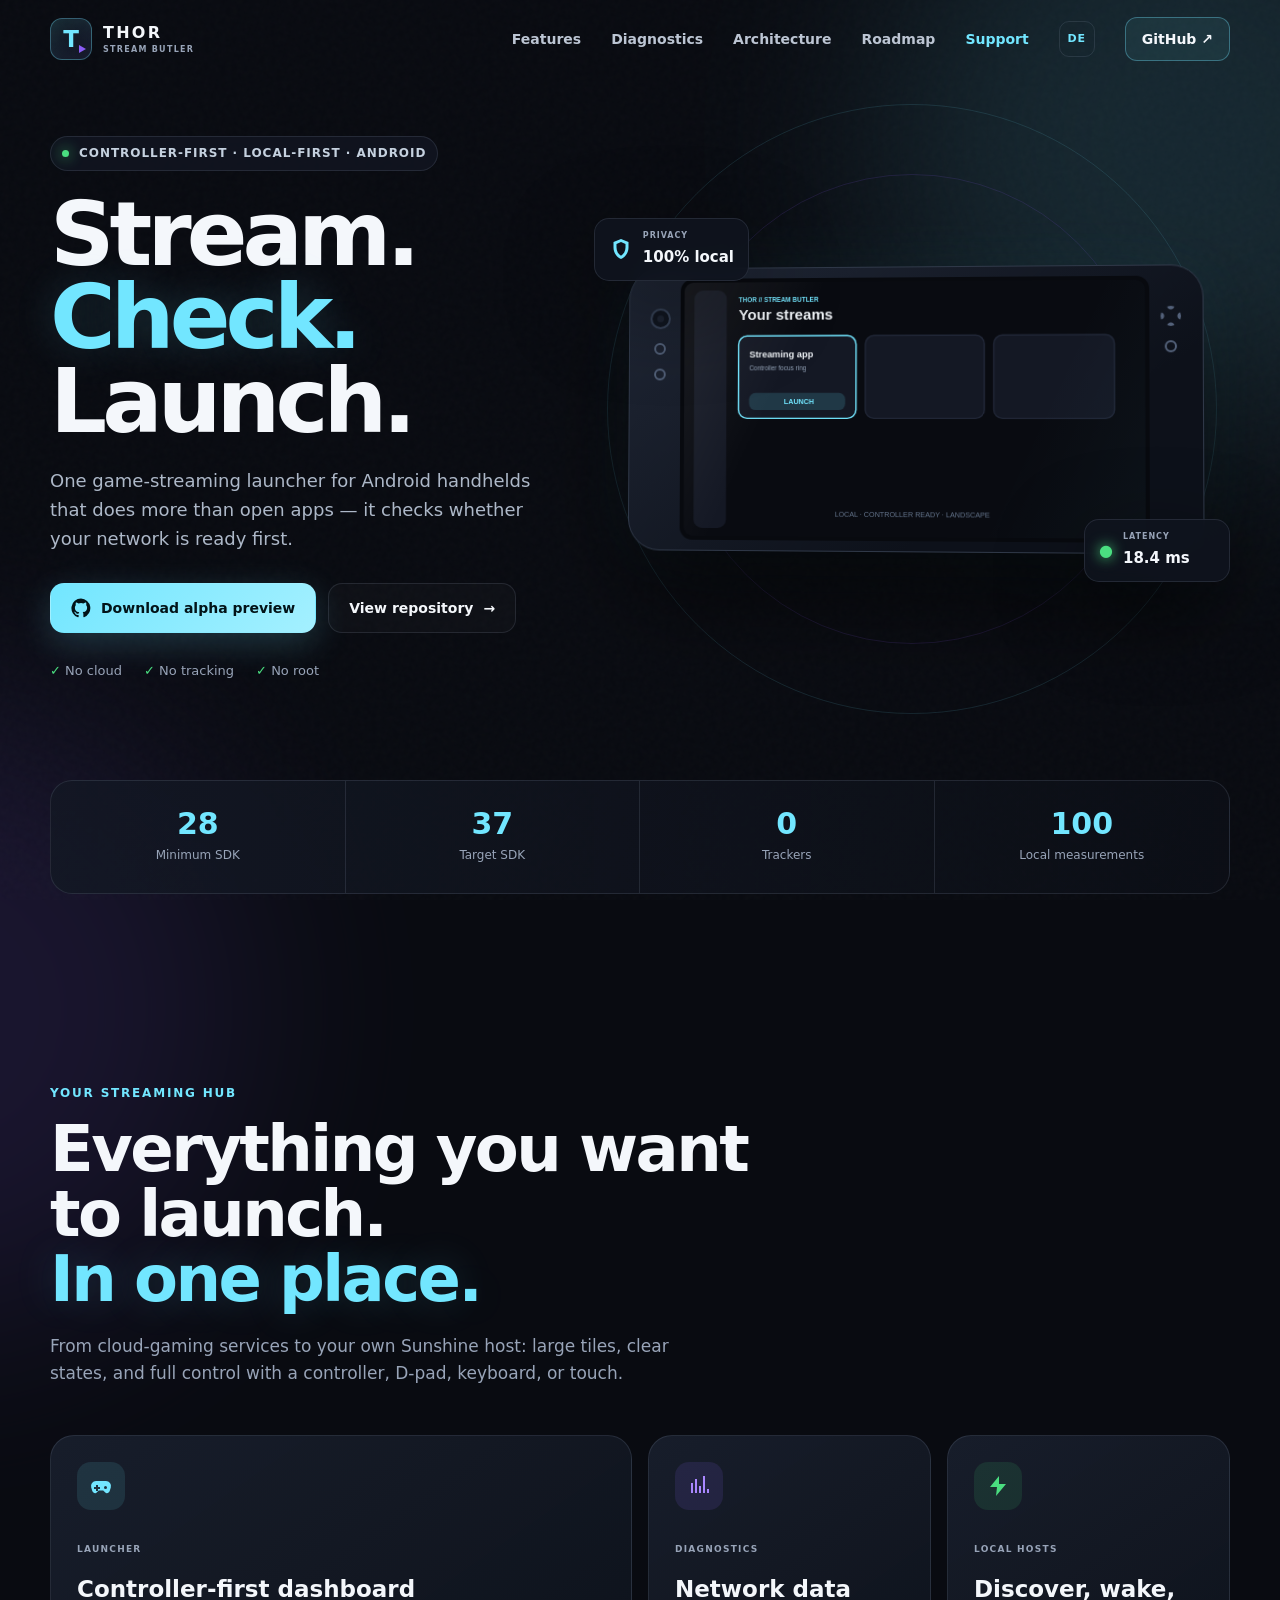
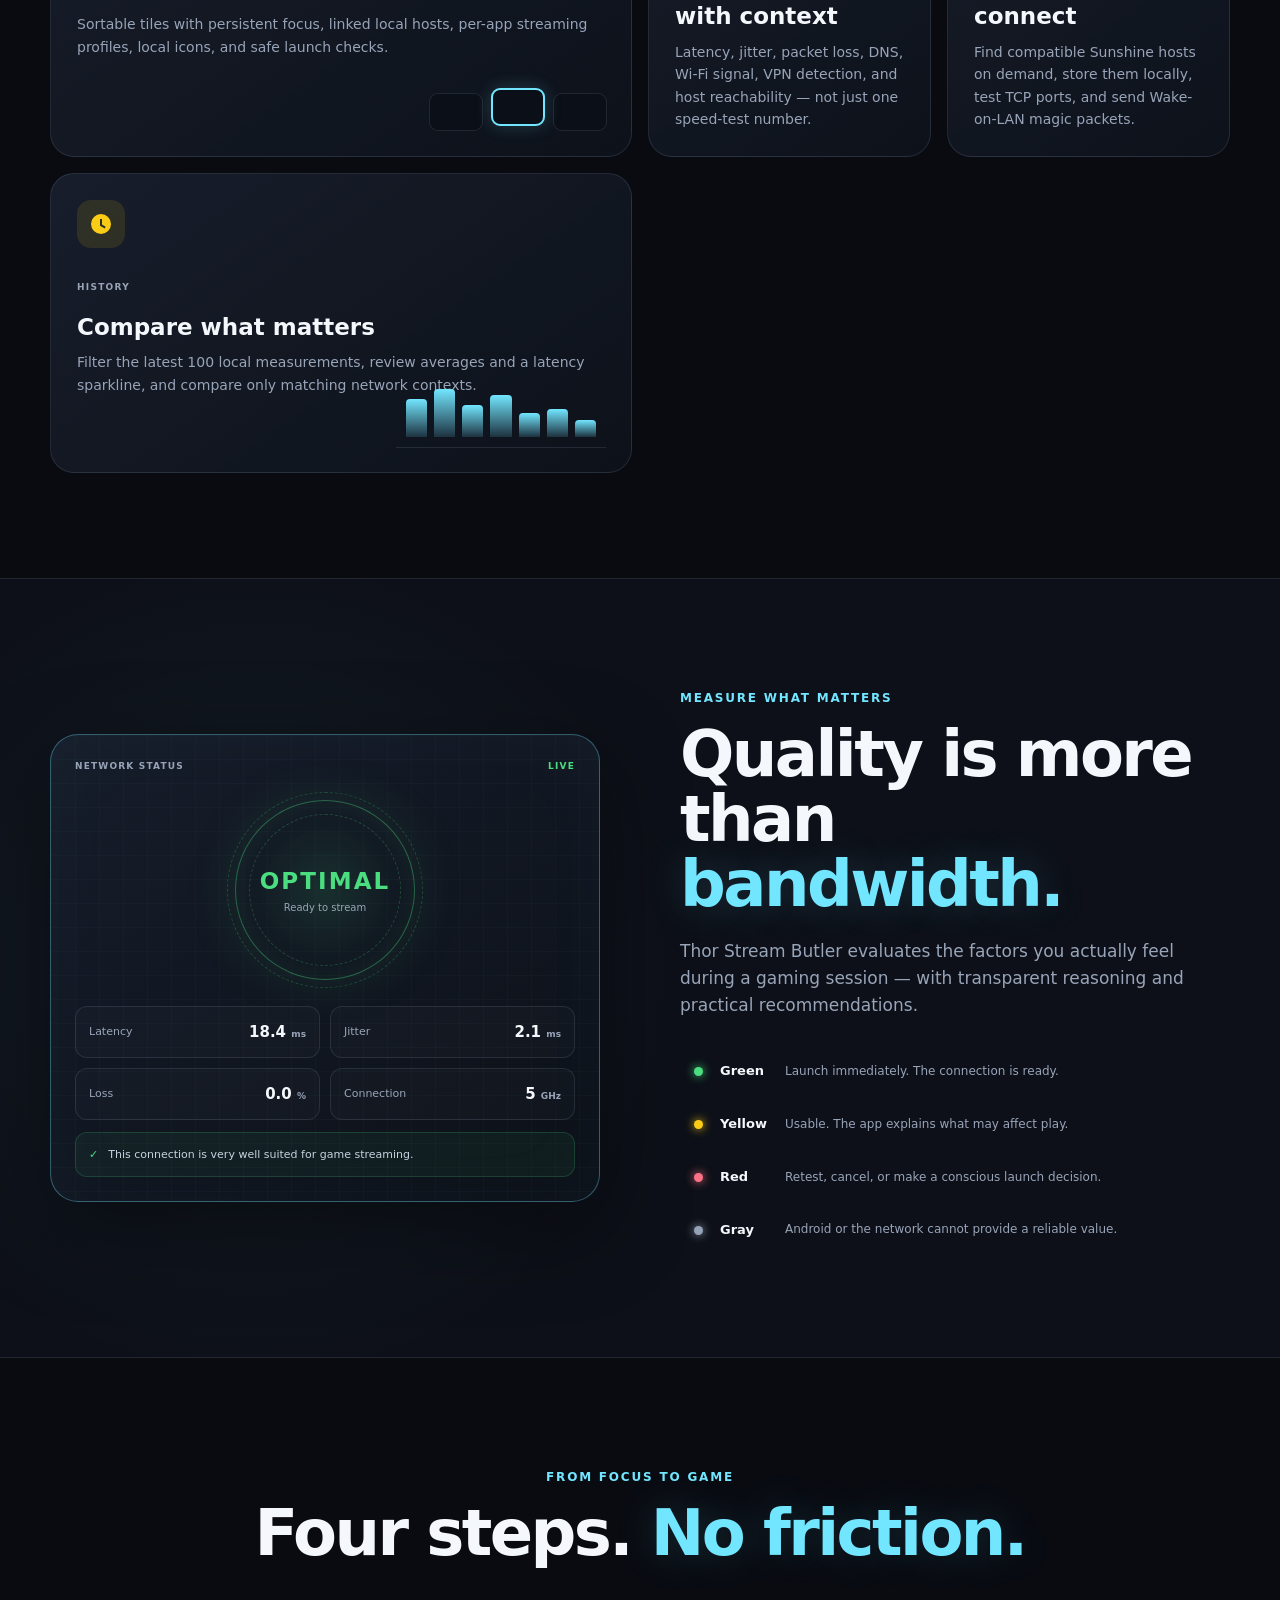
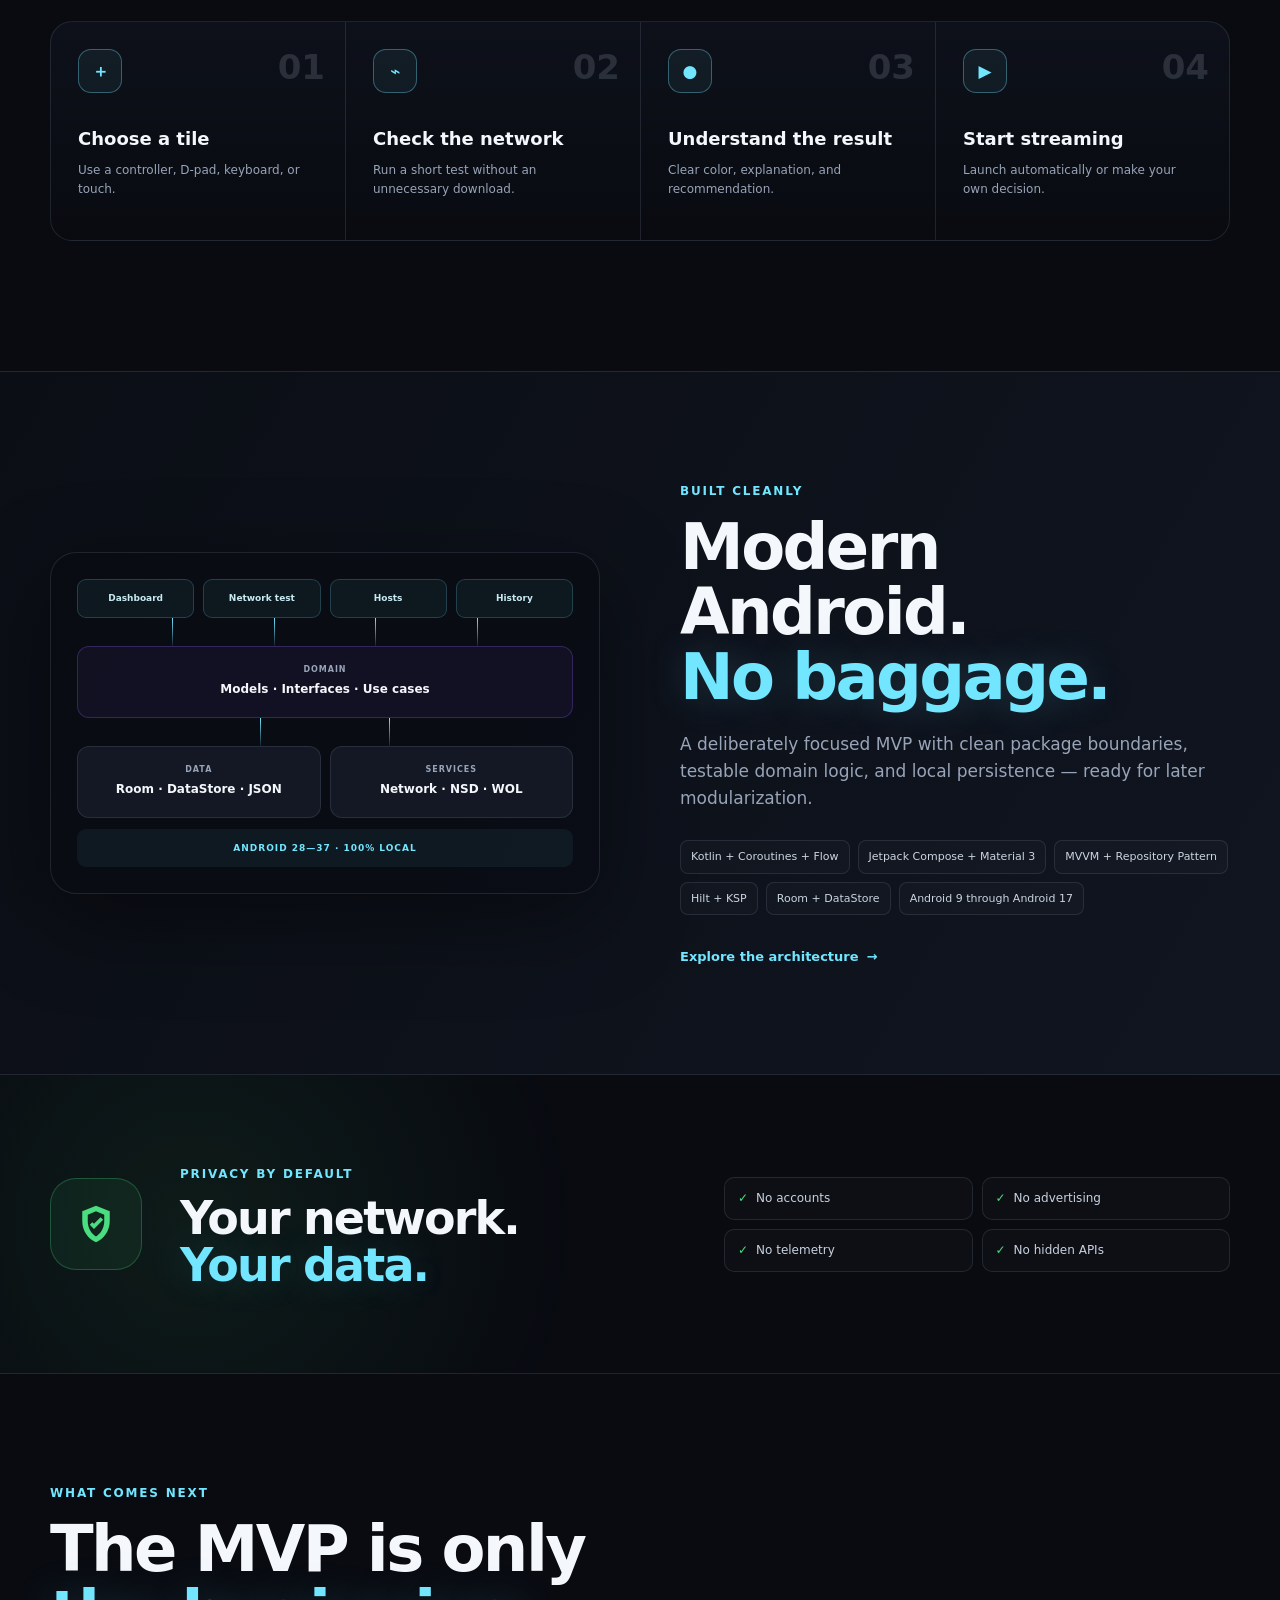
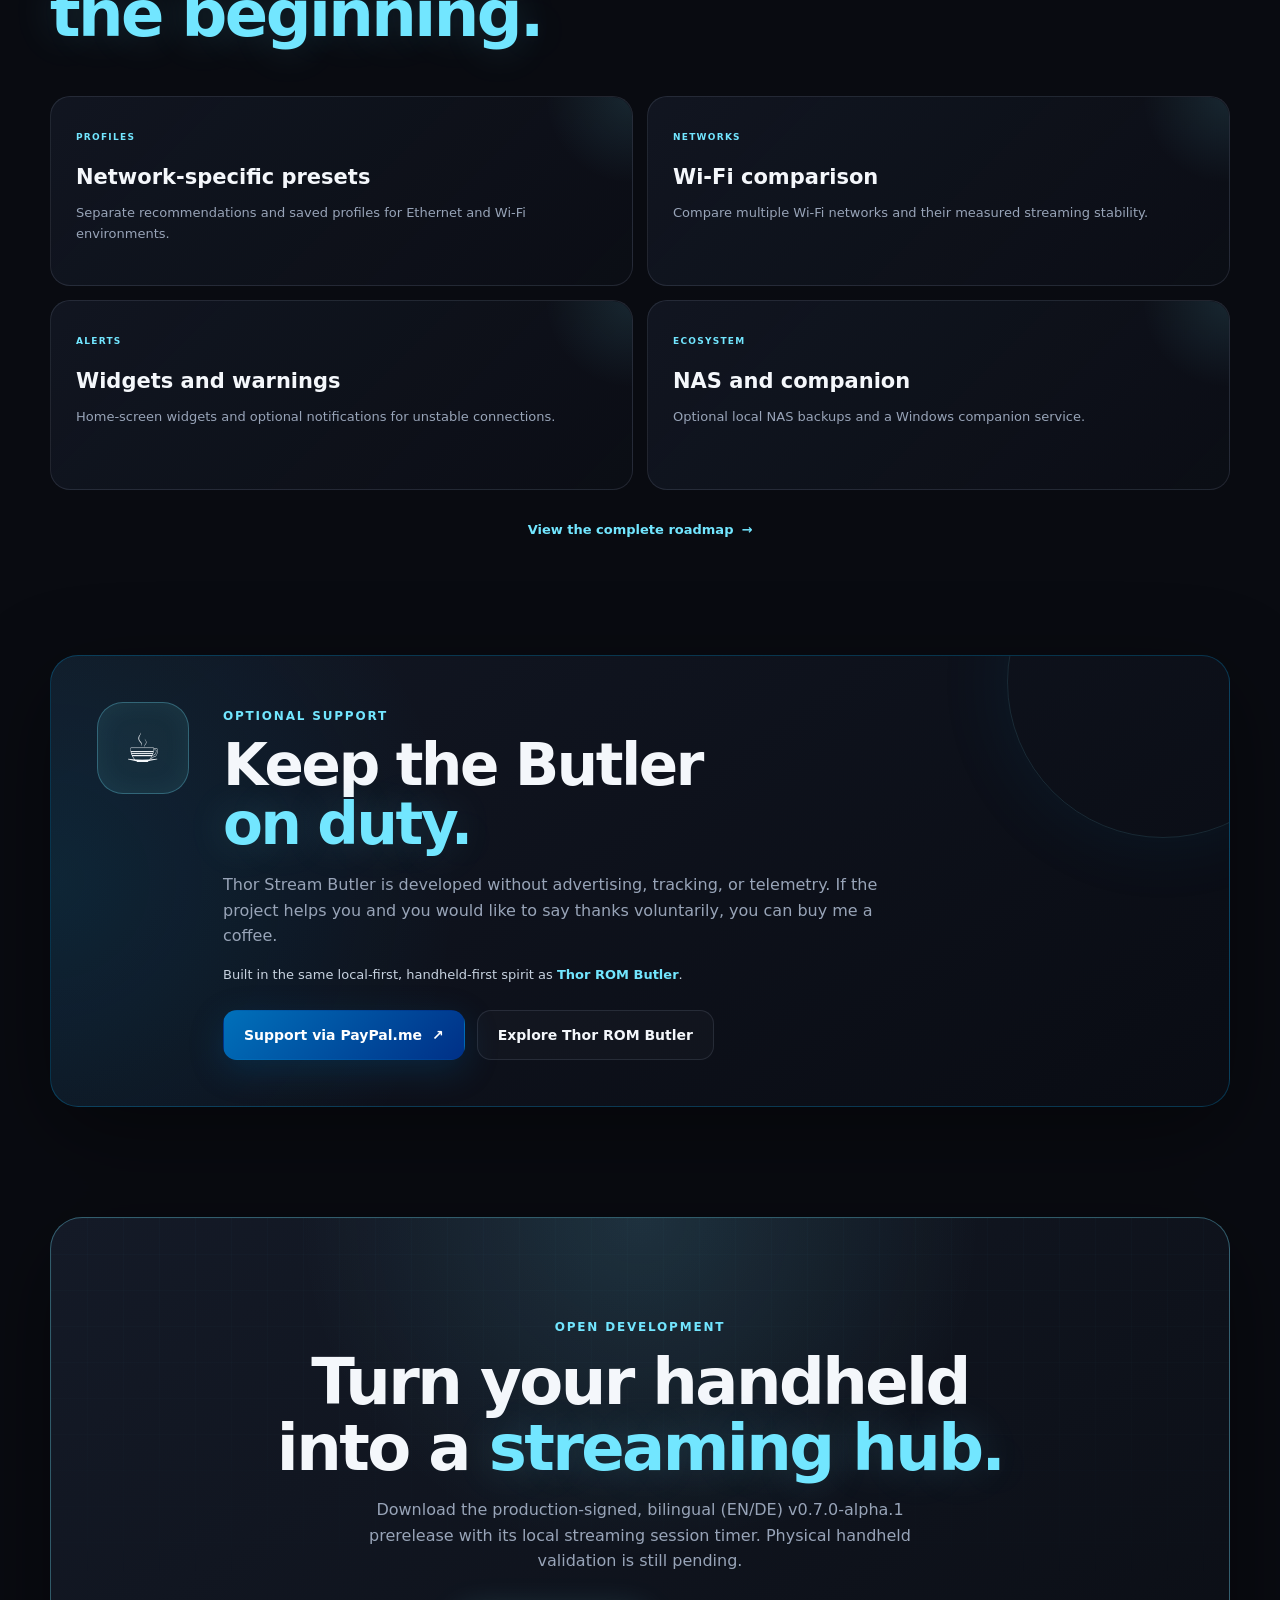
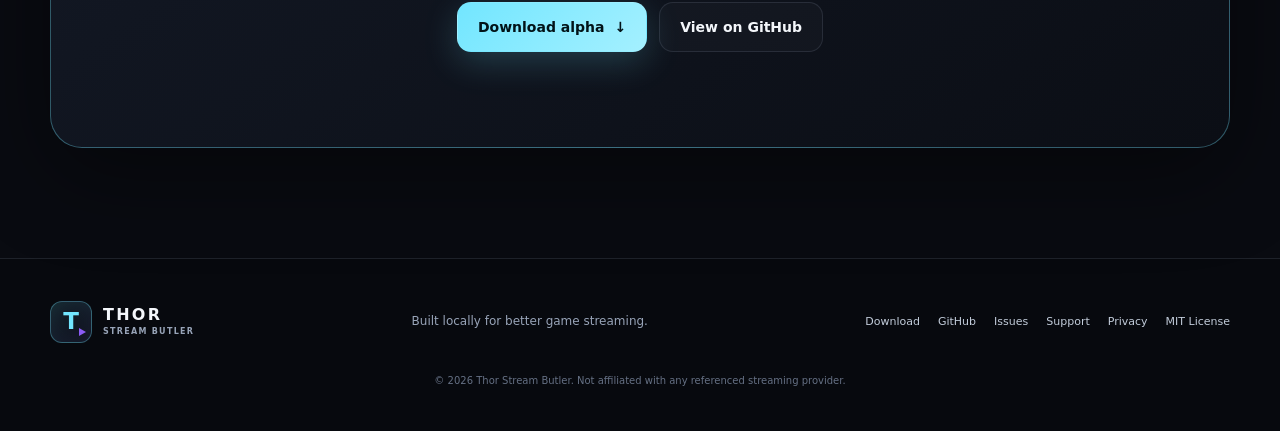
==== commit a494d5fa: "chore: prepare v0.7.0-alpha.1 - Bump versionCode to 7, versionName to 0.7.0-alpha.1 - Move changelog" ====
--- a/docs/index.html
+++ b/docs/index.html
@@ -71,7 +71,7 @@
         <h1>Stream.<br><span>Check.</span> Launch.</h1>
         <p class="hero-lead">One game-streaming launcher for Android handhelds that does more than open apps — it checks whether your network is ready first.</p>
         <div class="hero-actions">
-          <a class="button button-primary" href="https://github.com/Strugglechen1337/thor-stream-butler/releases/tag/v0.6.0-alpha.1">
+          <a class="button button-primary" href="https://github.com/Strugglechen1337/thor-stream-butler/releases/tag/v0.7.0-alpha.1">
             <svg viewBox="0 0 24 24" aria-hidden="true"><path d="M12 .7a11.5 11.5 0 0 0-3.64 22.41c.58.11.79-.25.79-.56v-2.24c-3.22.7-3.9-1.37-3.9-1.37-.53-1.34-1.29-1.7-1.29-1.7-1.05-.72.08-.71.08-.71 1.17.08 1.78 1.2 1.78 1.2 1.04 1.77 2.72 1.26 3.38.96.1-.75.4-1.26.74-1.55-2.57-.29-5.27-1.28-5.27-5.68 0-1.26.45-2.28 1.19-3.09-.12-.29-.52-1.46.11-3.05 0 0 .97-.31 3.16 1.18a10.97 10.97 0 0 1 5.75 0c2.19-1.49 3.15-1.18 3.15-1.18.63 1.59.23 2.76.11 3.05.74.81 1.19 1.83 1.19 3.09 0 4.41-2.71 5.38-5.29 5.67.42.36.79 1.06.79 2.14v3.17c0 .31.21.68.8.56A11.5 11.5 0 0 0 12 .7Z"/></svg>
             Download alpha preview
           </a>
@@ -258,9 +258,9 @@
       <div class="cta-content">
         <span class="kicker">OPEN DEVELOPMENT</span>
         <h2>Turn your handheld<br>into a <em>streaming hub.</em></h2>
-        <p>Download the production-signed, bilingual (EN/DE) v0.6.0-alpha.1 prerelease with its local streaming session timer. Physical handheld validation is still pending.</p>
+        <p>Download the production-signed, bilingual (EN/DE) v0.7.0-alpha.1 prerelease with its local streaming session timer. Physical handheld validation is still pending.</p>
         <div class="hero-actions centered-actions">
-          <a class="button button-primary" href="https://github.com/Strugglechen1337/thor-stream-butler/releases/tag/v0.6.0-alpha.1">Download alpha <span>↓</span></a>
+          <a class="button button-primary" href="https://github.com/Strugglechen1337/thor-stream-butler/releases/tag/v0.7.0-alpha.1">Download alpha <span>↓</span></a>
           <a class="button button-ghost" href="https://github.com/Strugglechen1337/thor-stream-butler">View on GitHub</a>
         </div>
       </div>
@@ -271,7 +271,7 @@
     <div class="shell footer-inner">
       <a class="brand" href="#top"><span class="brand-mark" aria-hidden="true"><span>T</span><i></i></span><span class="brand-copy"><strong>THOR</strong><small>STREAM BUTLER</small></span></a>
       <p>Built locally for better game streaming.</p>
-      <div class="footer-links"><a href="https://github.com/Strugglechen1337/thor-stream-butler/releases/tag/v0.6.0-alpha.1">Download</a><a href="https://github.com/Strugglechen1337/thor-stream-butler">GitHub</a><a href="https://github.com/Strugglechen1337/thor-stream-butler/issues">Issues</a><a href="#support">Support</a><a href="./privacy/">Privacy</a><a href="https://github.com/Strugglechen1337/thor-stream-butler/blob/main/LICENSE">MIT License</a></div>
+      <div class="footer-links"><a href="https://github.com/Strugglechen1337/thor-stream-butler/releases/tag/v0.7.0-alpha.1">Download</a><a href="https://github.com/Strugglechen1337/thor-stream-butler">GitHub</a><a href="https://github.com/Strugglechen1337/thor-stream-butler/issues">Issues</a><a href="#support">Support</a><a href="./privacy/">Privacy</a><a href="https://github.com/Strugglechen1337/thor-stream-butler/blob/main/LICENSE">MIT License</a></div>
       <small>© <span data-year></span> Thor Stream Butler. Not affiliated with any referenced streaming provider.</small>
     </div>
   </footer>
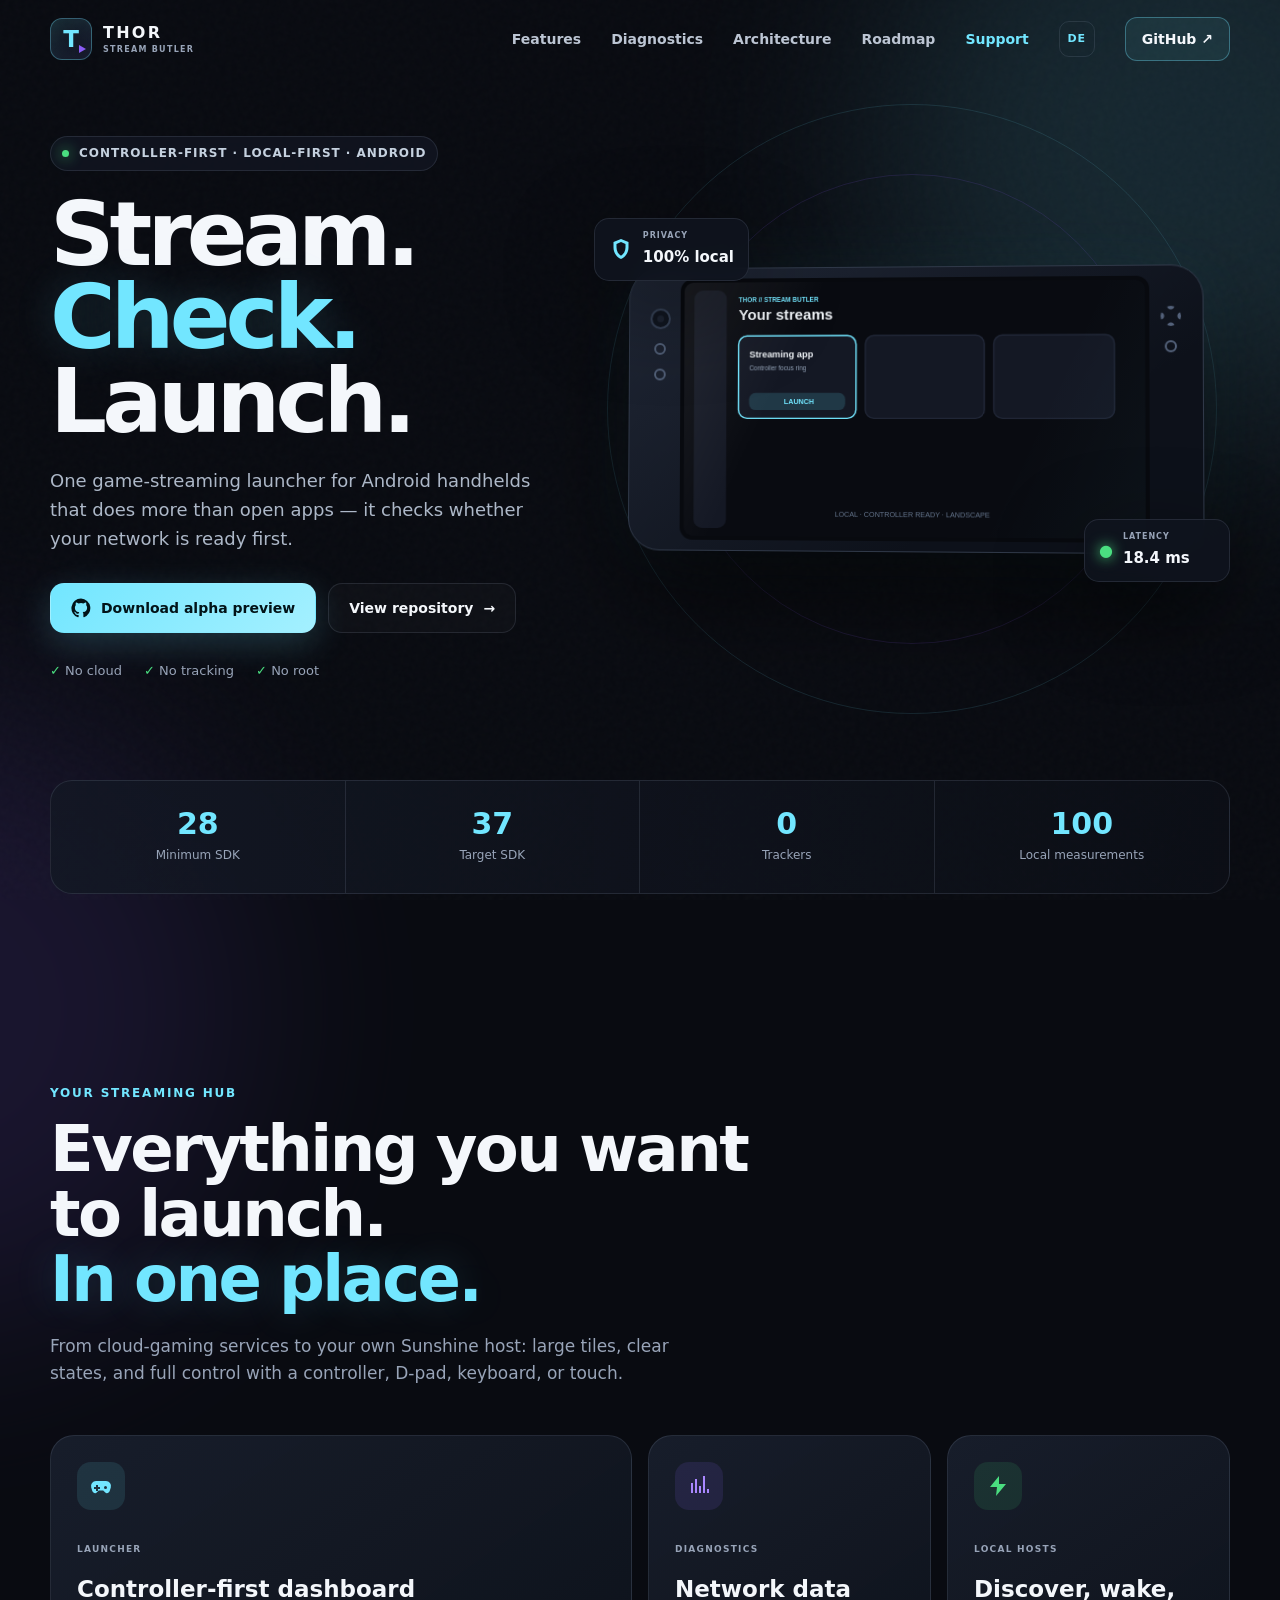
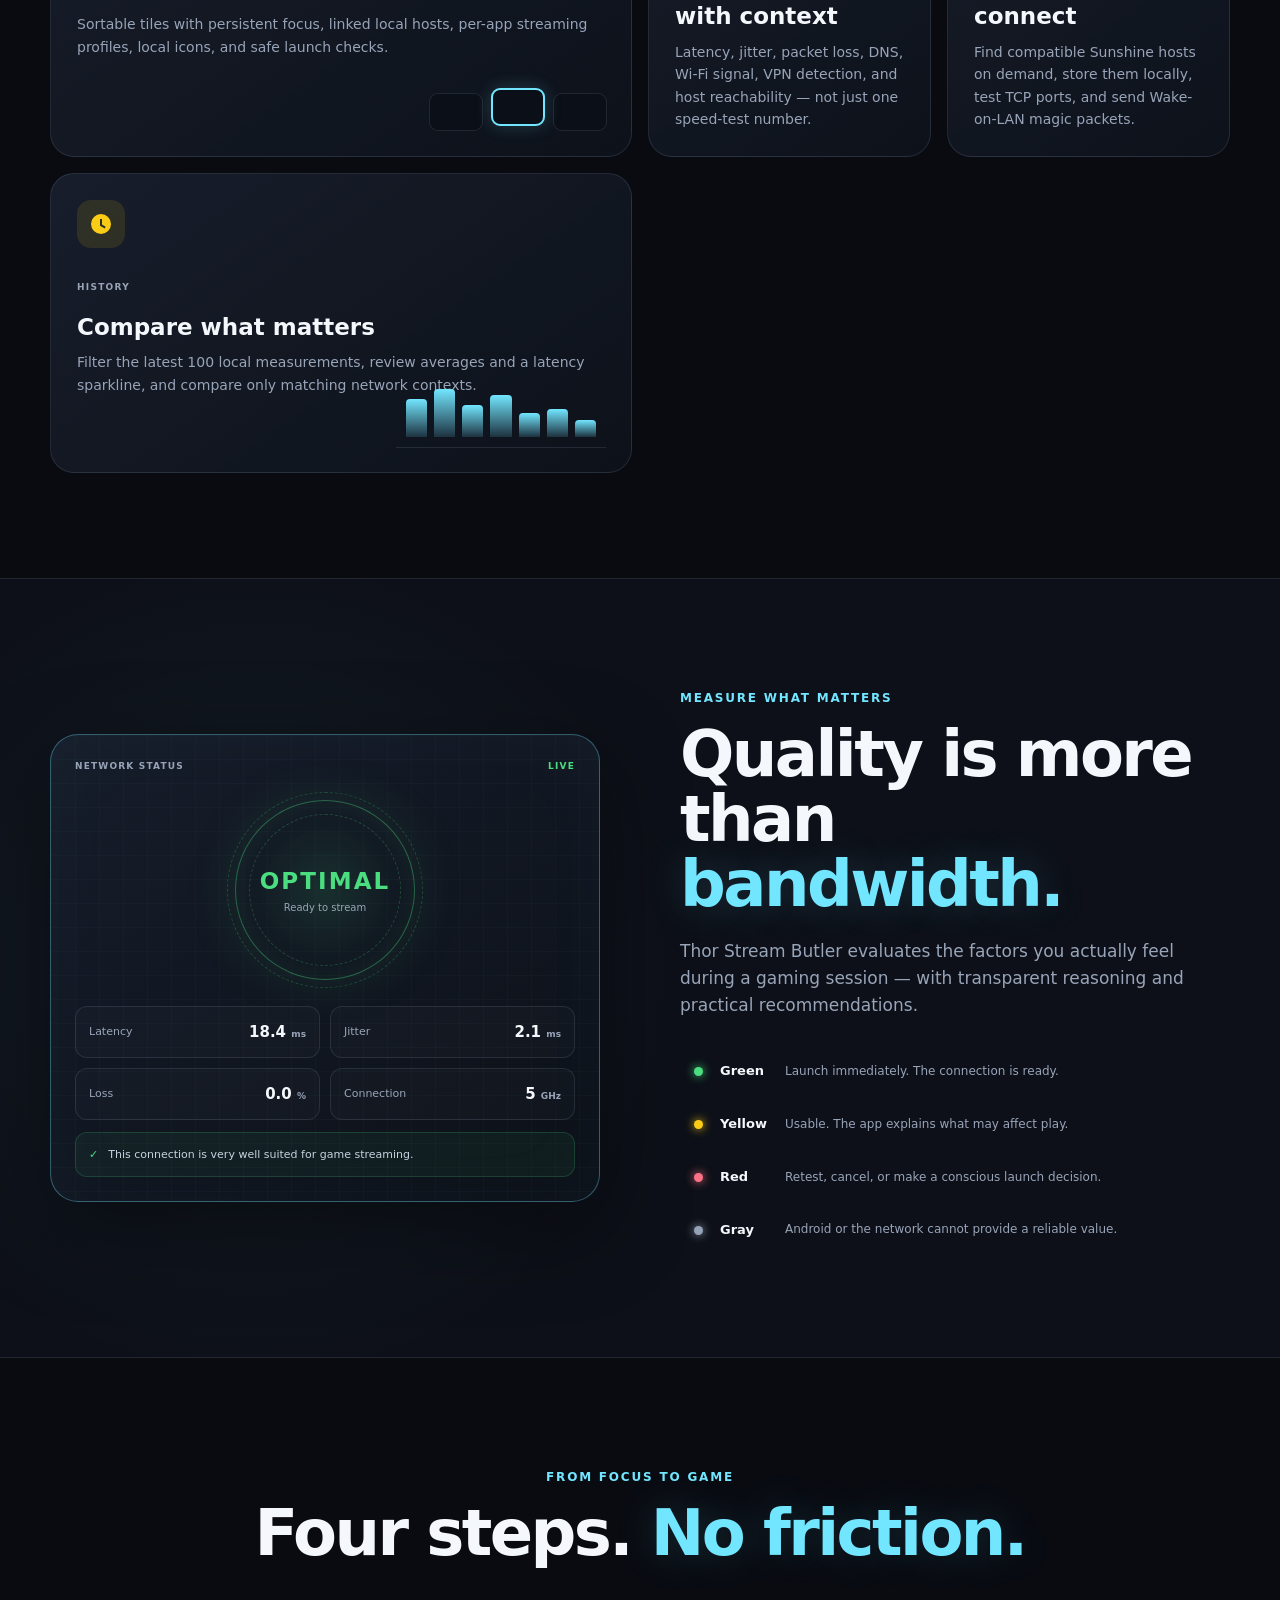
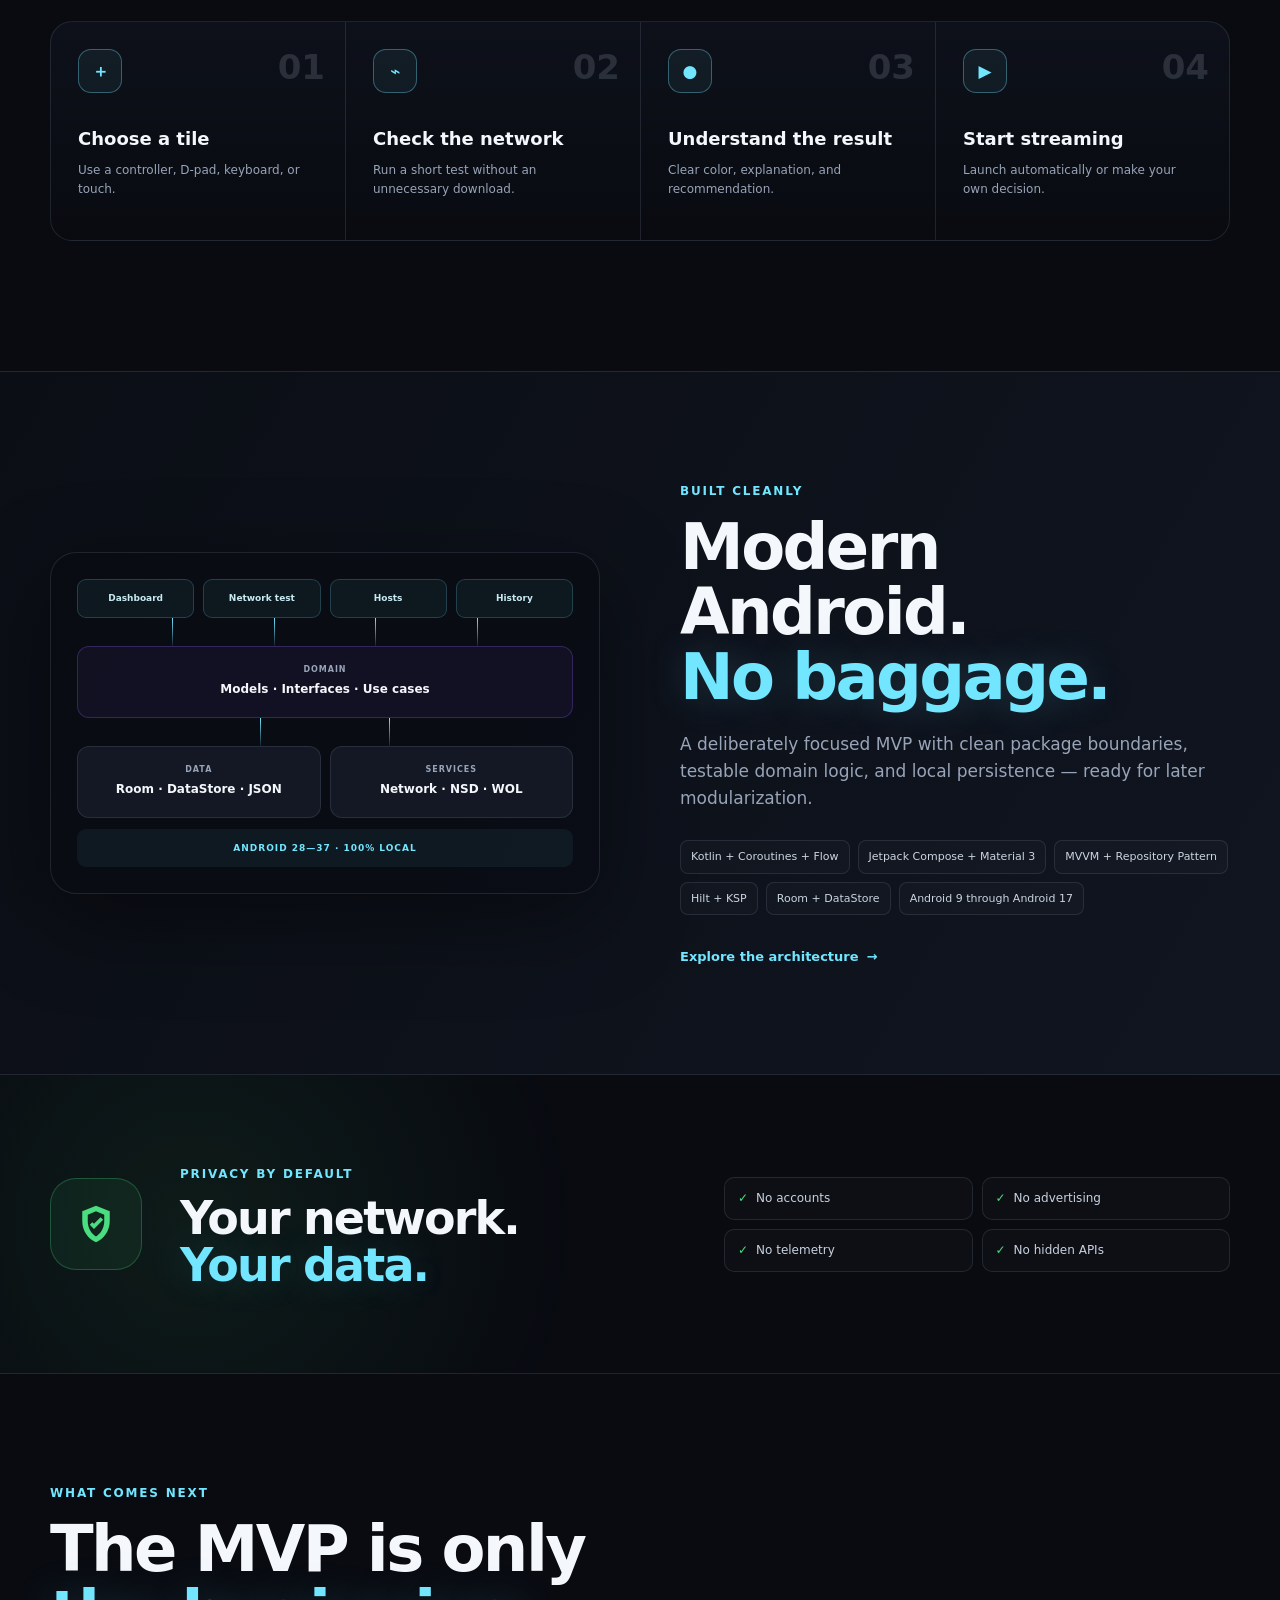
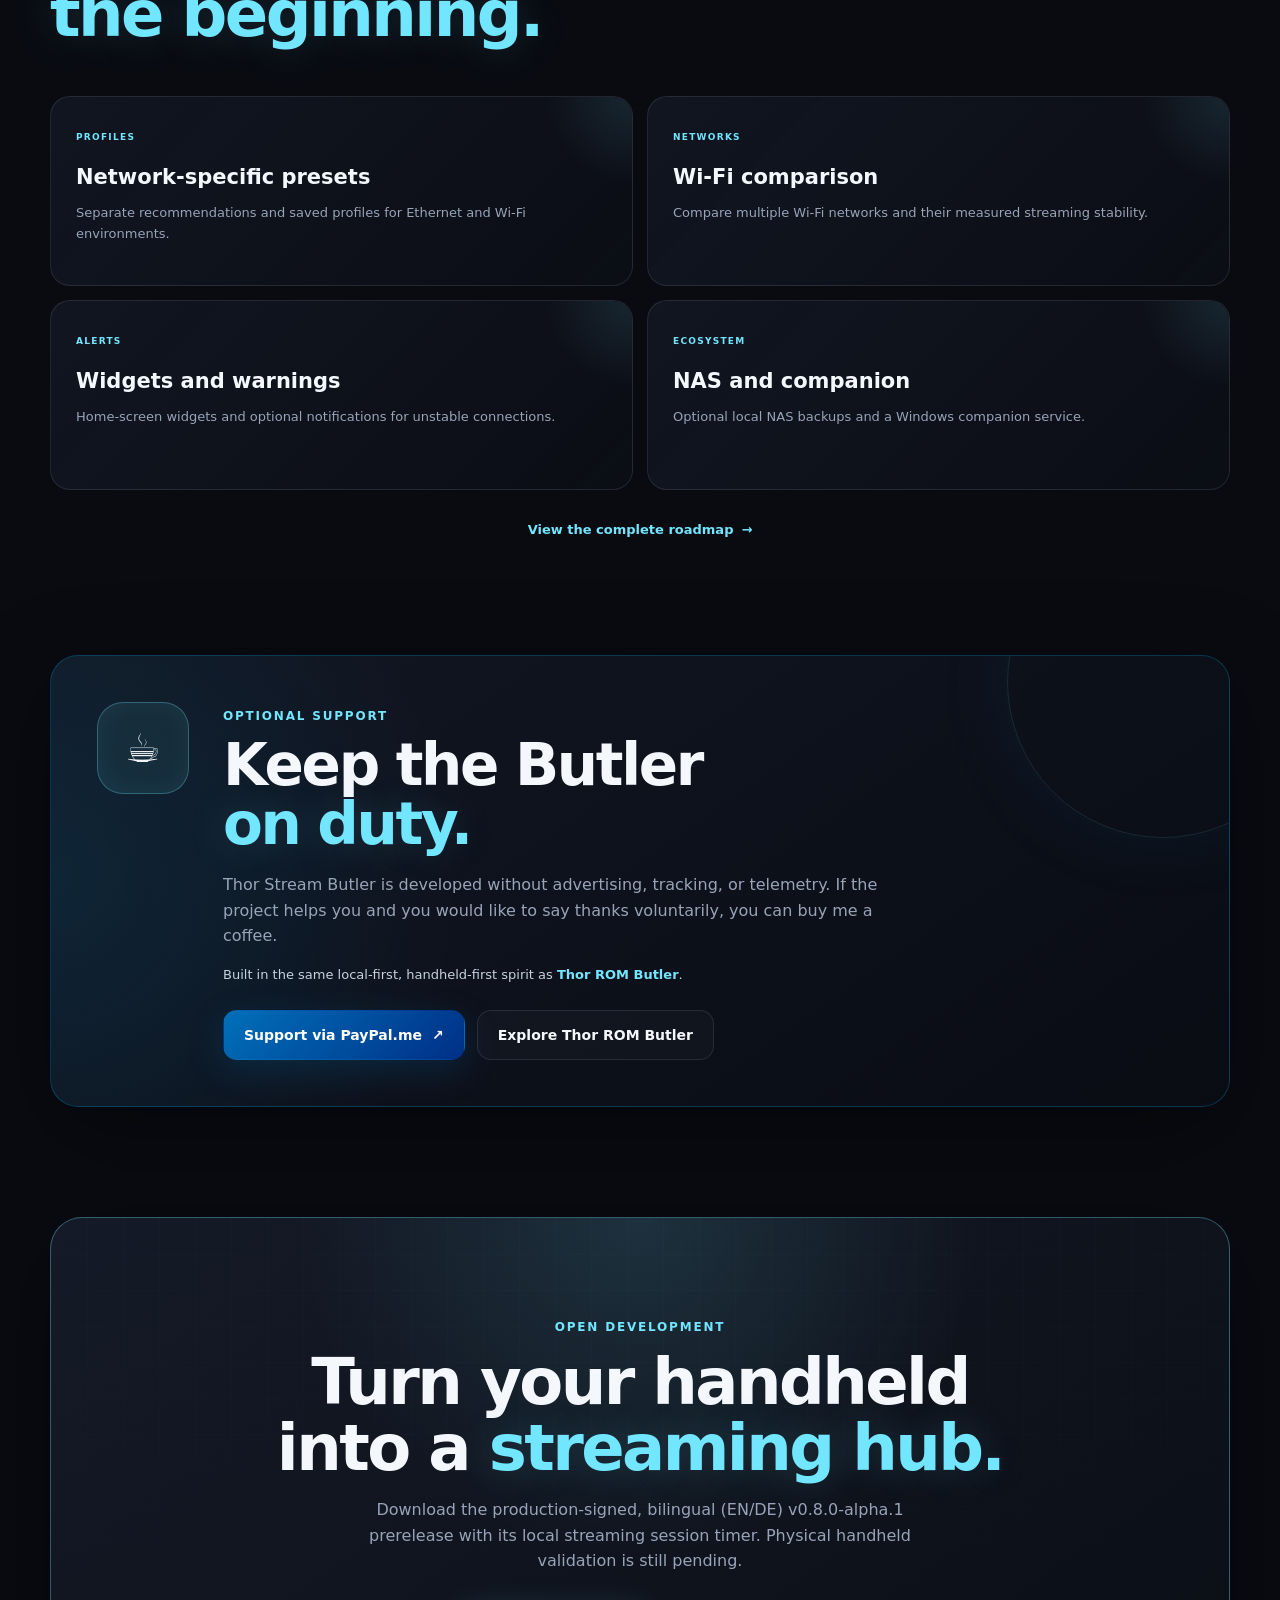
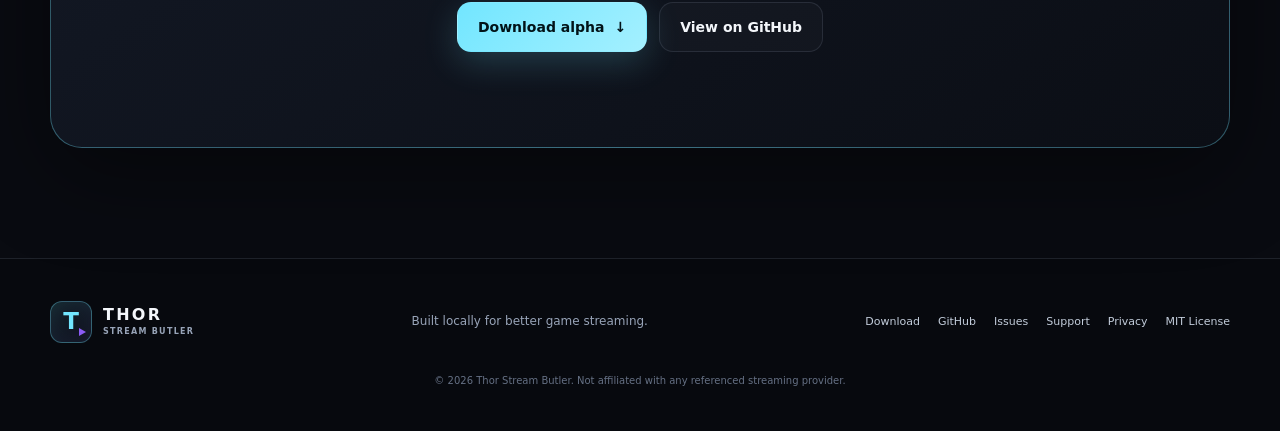
==== commit 35ce1812: "chore: prepare v0.8.0-alpha.1 - Bump versionCode to 8, versionName to 0.8.0-alpha.1 - Move changelog" ====
--- a/docs/index.html
+++ b/docs/index.html
@@ -71,7 +71,7 @@
         <h1>Stream.<br><span>Check.</span> Launch.</h1>
         <p class="hero-lead">One game-streaming launcher for Android handhelds that does more than open apps — it checks whether your network is ready first.</p>
         <div class="hero-actions">
-          <a class="button button-primary" href="https://github.com/Strugglechen1337/thor-stream-butler/releases/tag/v0.7.0-alpha.1">
+          <a class="button button-primary" href="https://github.com/Strugglechen1337/thor-stream-butler/releases/tag/v0.8.0-alpha.1">
             <svg viewBox="0 0 24 24" aria-hidden="true"><path d="M12 .7a11.5 11.5 0 0 0-3.64 22.41c.58.11.79-.25.79-.56v-2.24c-3.22.7-3.9-1.37-3.9-1.37-.53-1.34-1.29-1.7-1.29-1.7-1.05-.72.08-.71.08-.71 1.17.08 1.78 1.2 1.78 1.2 1.04 1.77 2.72 1.26 3.38.96.1-.75.4-1.26.74-1.55-2.57-.29-5.27-1.28-5.27-5.68 0-1.26.45-2.28 1.19-3.09-.12-.29-.52-1.46.11-3.05 0 0 .97-.31 3.16 1.18a10.97 10.97 0 0 1 5.75 0c2.19-1.49 3.15-1.18 3.15-1.18.63 1.59.23 2.76.11 3.05.74.81 1.19 1.83 1.19 3.09 0 4.41-2.71 5.38-5.29 5.67.42.36.79 1.06.79 2.14v3.17c0 .31.21.68.8.56A11.5 11.5 0 0 0 12 .7Z"/></svg>
             Download alpha preview
           </a>
@@ -258,9 +258,9 @@
       <div class="cta-content">
         <span class="kicker">OPEN DEVELOPMENT</span>
         <h2>Turn your handheld<br>into a <em>streaming hub.</em></h2>
-        <p>Download the production-signed, bilingual (EN/DE) v0.7.0-alpha.1 prerelease with its local streaming session timer. Physical handheld validation is still pending.</p>
+        <p>Download the production-signed, bilingual (EN/DE) v0.8.0-alpha.1 prerelease with its local streaming session timer. Physical handheld validation is still pending.</p>
         <div class="hero-actions centered-actions">
-          <a class="button button-primary" href="https://github.com/Strugglechen1337/thor-stream-butler/releases/tag/v0.7.0-alpha.1">Download alpha <span>↓</span></a>
+          <a class="button button-primary" href="https://github.com/Strugglechen1337/thor-stream-butler/releases/tag/v0.8.0-alpha.1">Download alpha <span>↓</span></a>
           <a class="button button-ghost" href="https://github.com/Strugglechen1337/thor-stream-butler">View on GitHub</a>
         </div>
       </div>
@@ -271,7 +271,7 @@
     <div class="shell footer-inner">
       <a class="brand" href="#top"><span class="brand-mark" aria-hidden="true"><span>T</span><i></i></span><span class="brand-copy"><strong>THOR</strong><small>STREAM BUTLER</small></span></a>
       <p>Built locally for better game streaming.</p>
-      <div class="footer-links"><a href="https://github.com/Strugglechen1337/thor-stream-butler/releases/tag/v0.7.0-alpha.1">Download</a><a href="https://github.com/Strugglechen1337/thor-stream-butler">GitHub</a><a href="https://github.com/Strugglechen1337/thor-stream-butler/issues">Issues</a><a href="#support">Support</a><a href="./privacy/">Privacy</a><a href="https://github.com/Strugglechen1337/thor-stream-butler/blob/main/LICENSE">MIT License</a></div>
+      <div class="footer-links"><a href="https://github.com/Strugglechen1337/thor-stream-butler/releases/tag/v0.8.0-alpha.1">Download</a><a href="https://github.com/Strugglechen1337/thor-stream-butler">GitHub</a><a href="https://github.com/Strugglechen1337/thor-stream-butler/issues">Issues</a><a href="#support">Support</a><a href="./privacy/">Privacy</a><a href="https://github.com/Strugglechen1337/thor-stream-butler/blob/main/LICENSE">MIT License</a></div>
       <small>© <span data-year></span> Thor Stream Butler. Not affiliated with any referenced streaming provider.</small>
     </div>
   </footer>
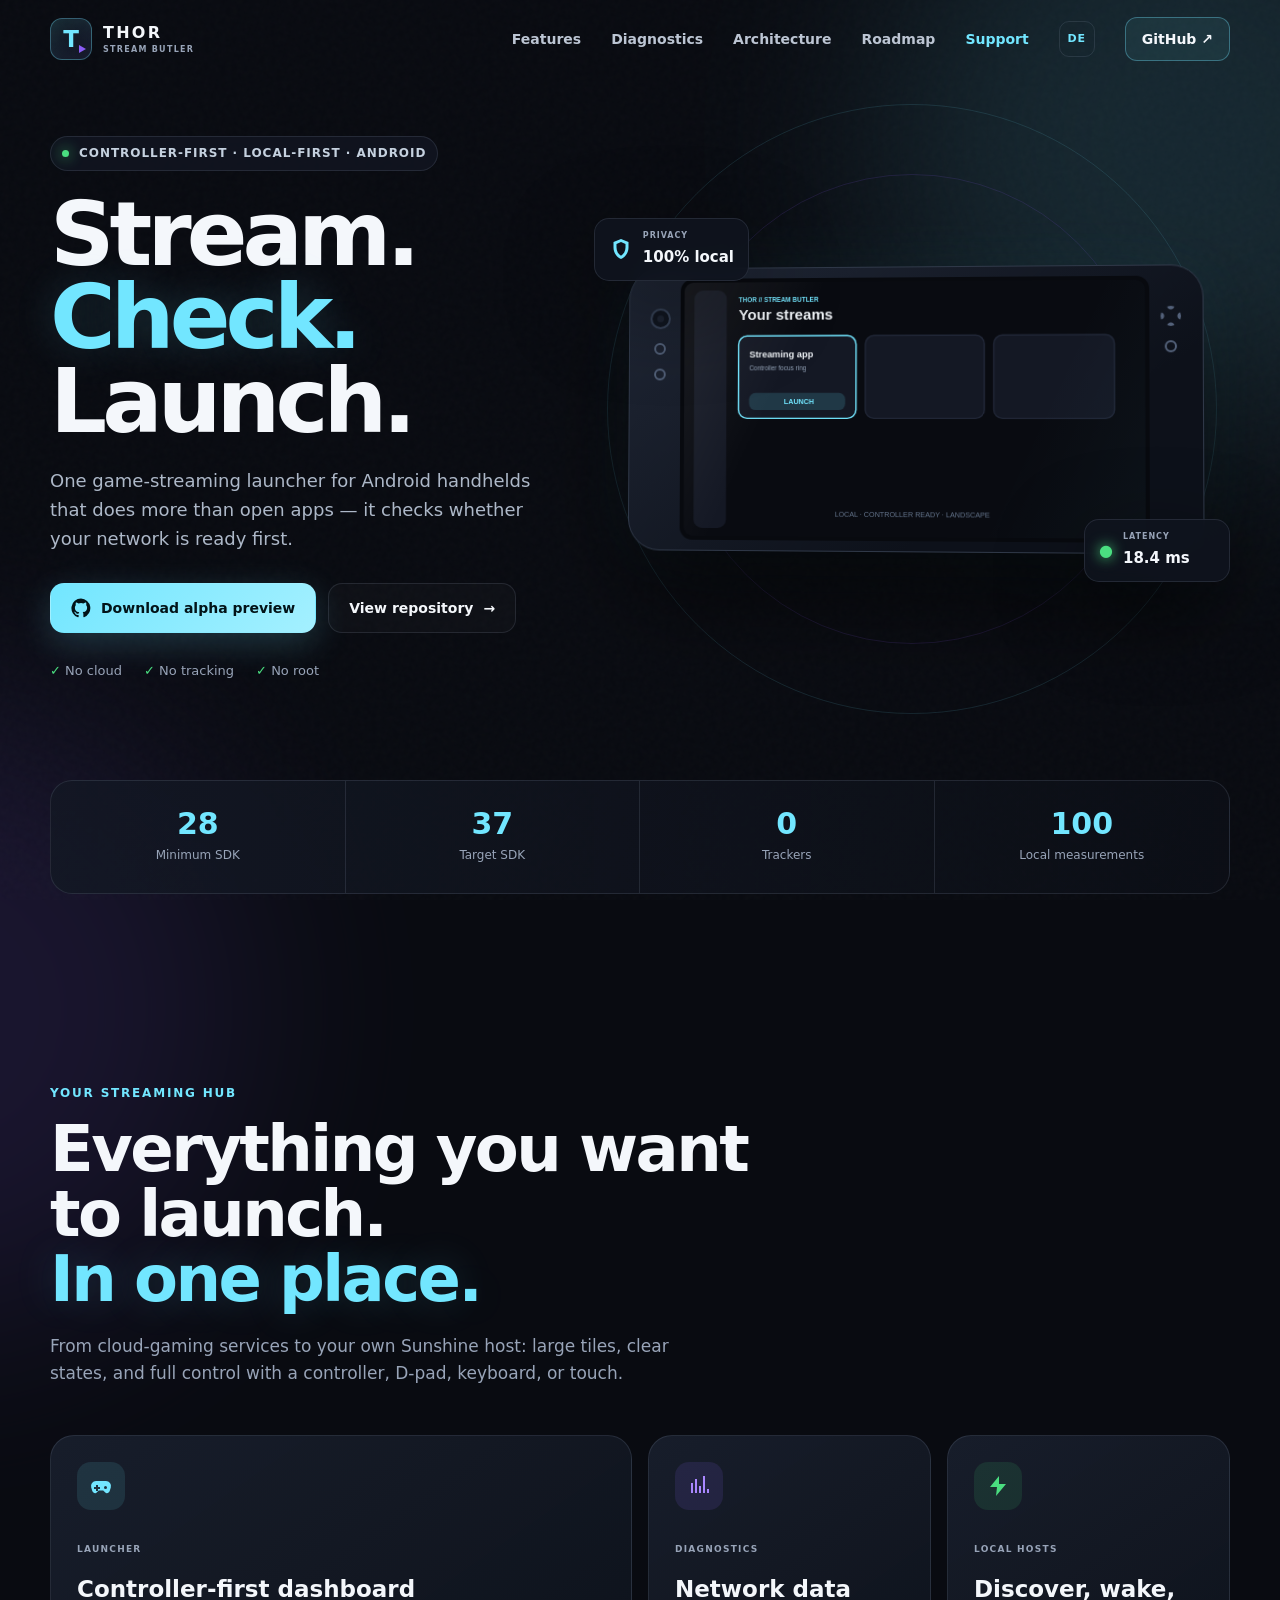
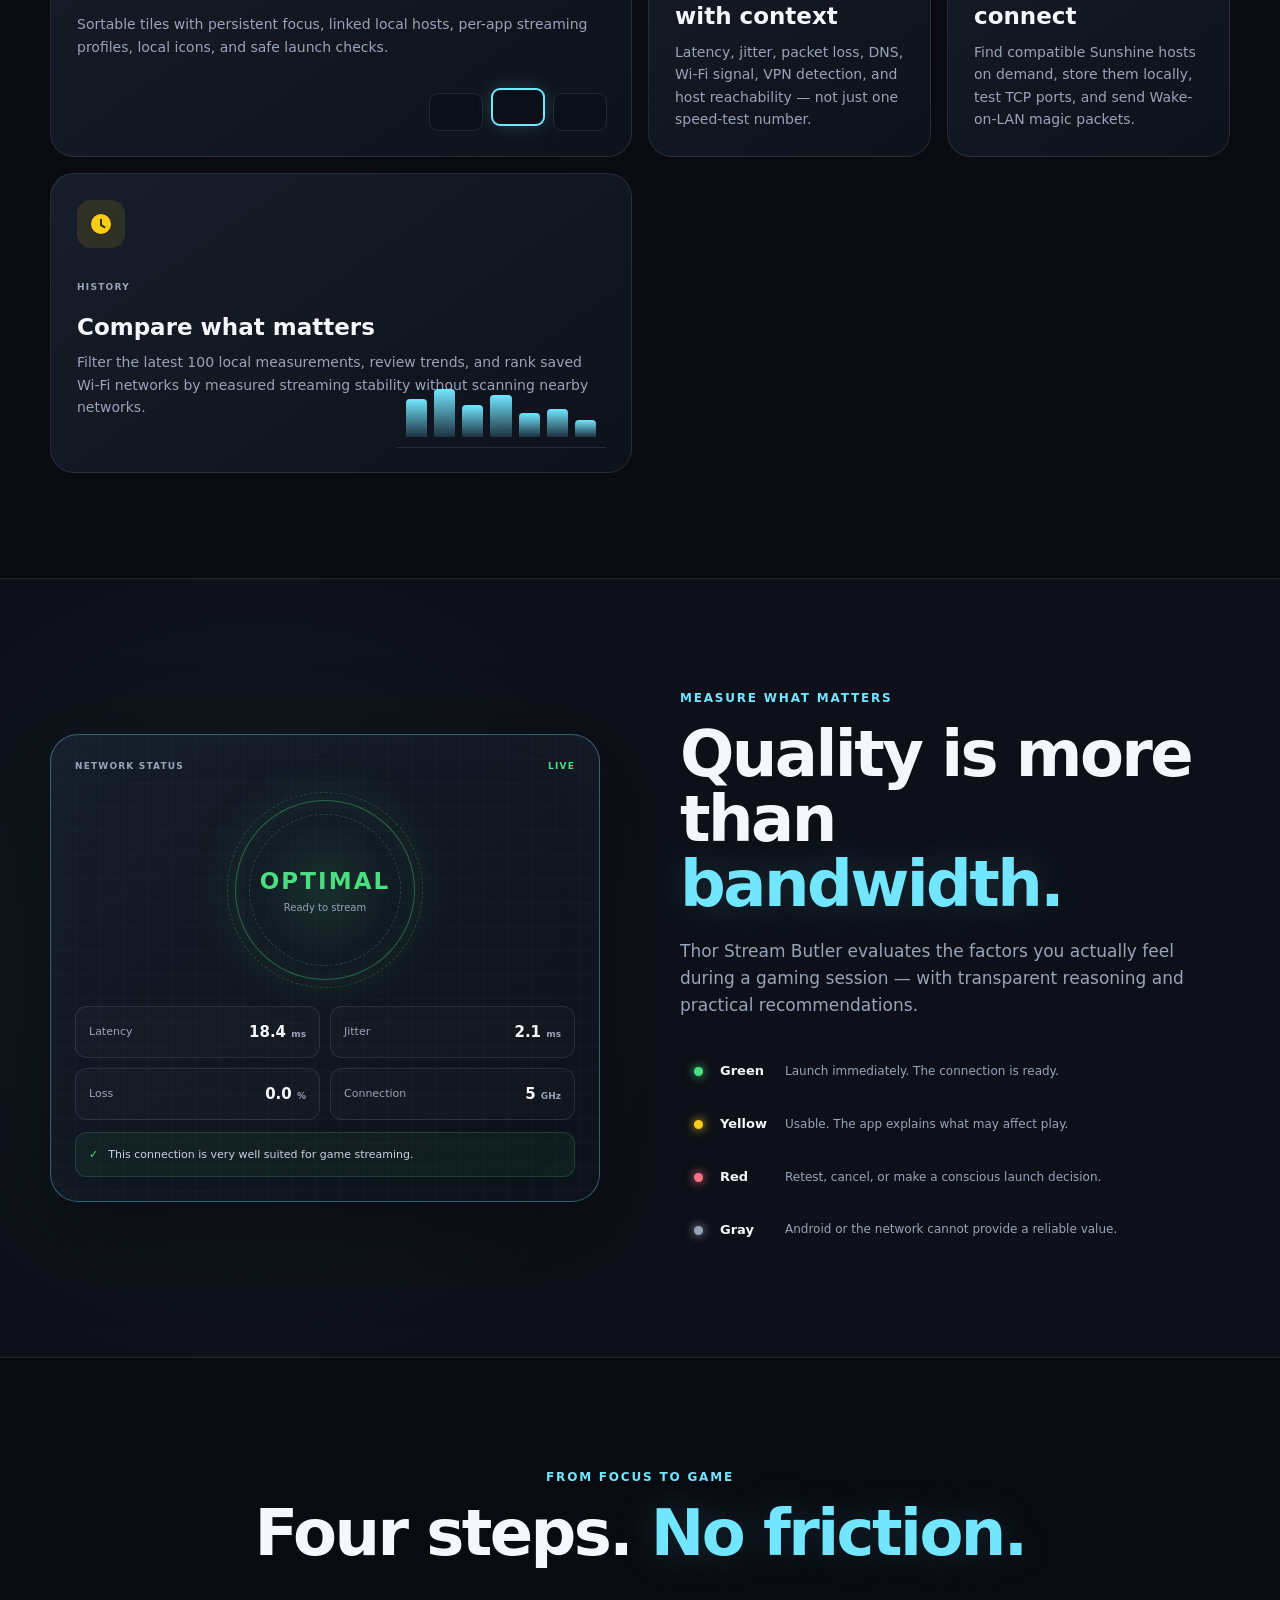
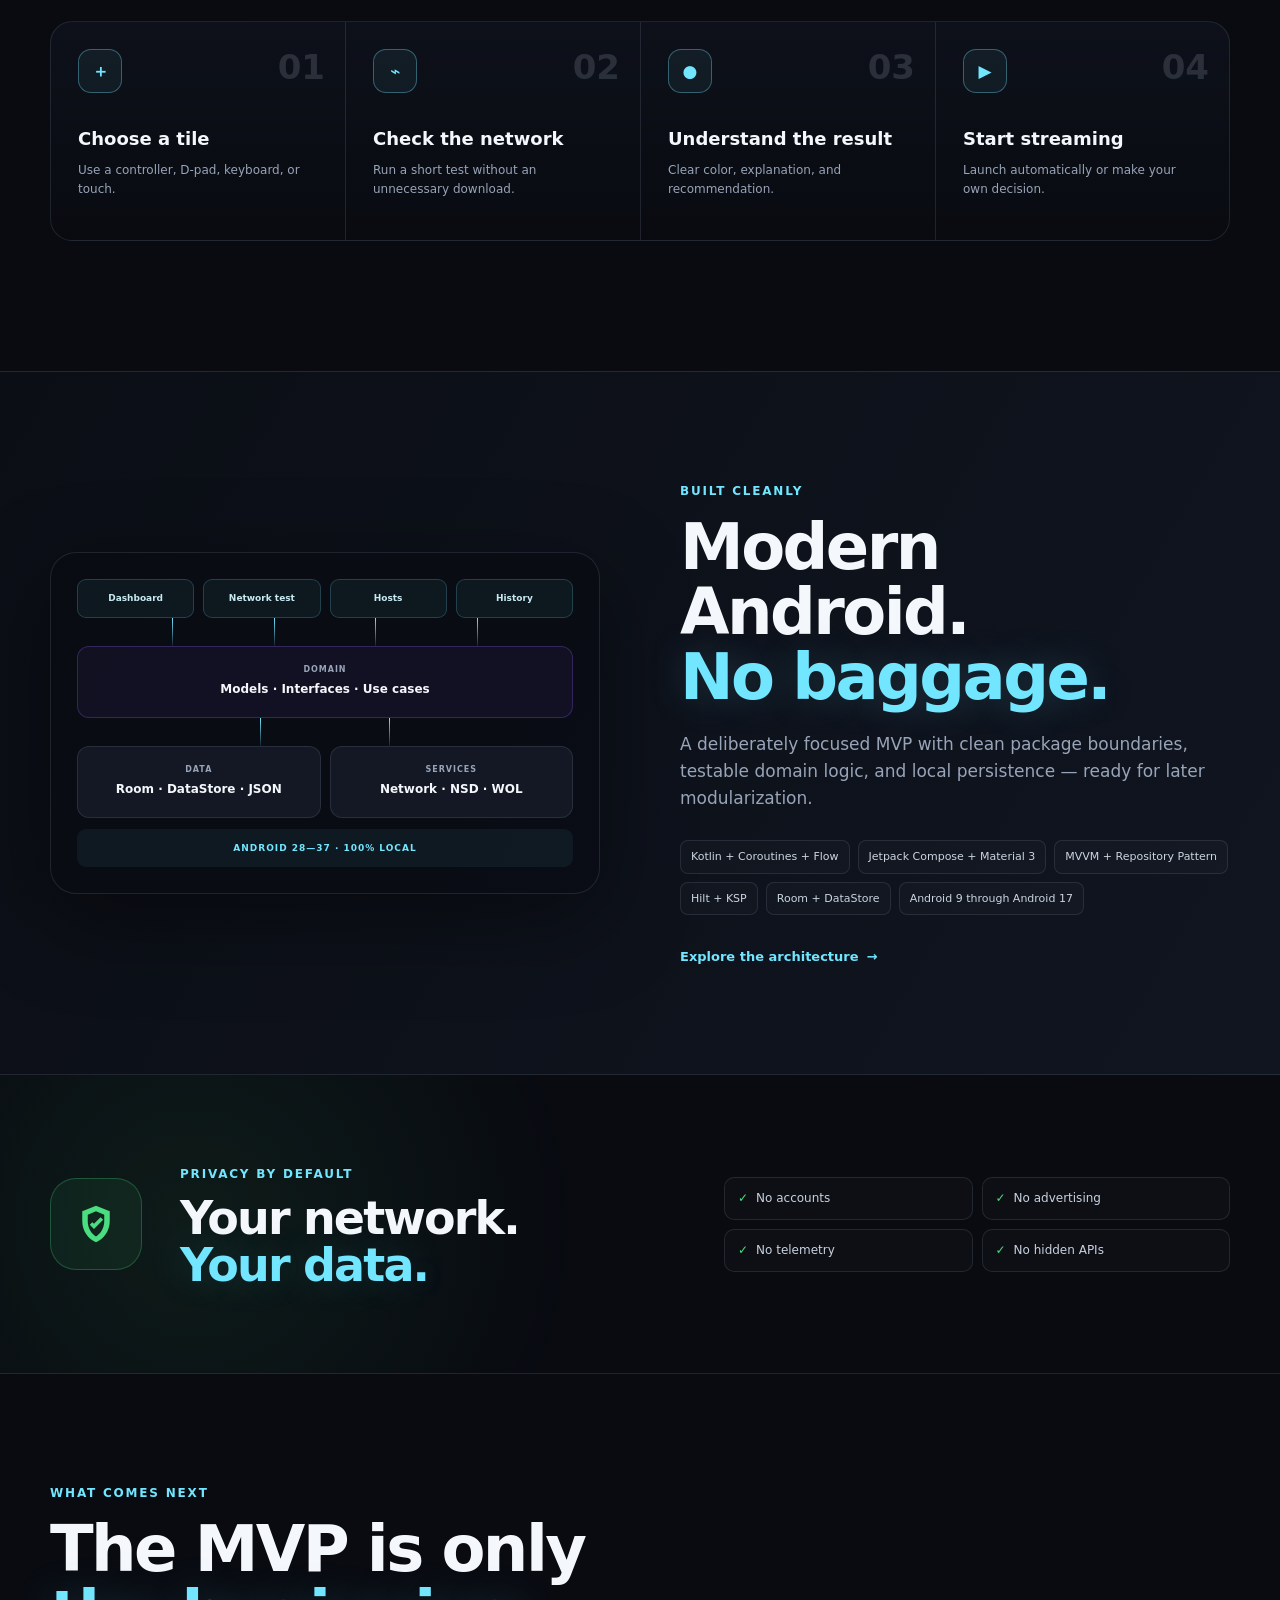
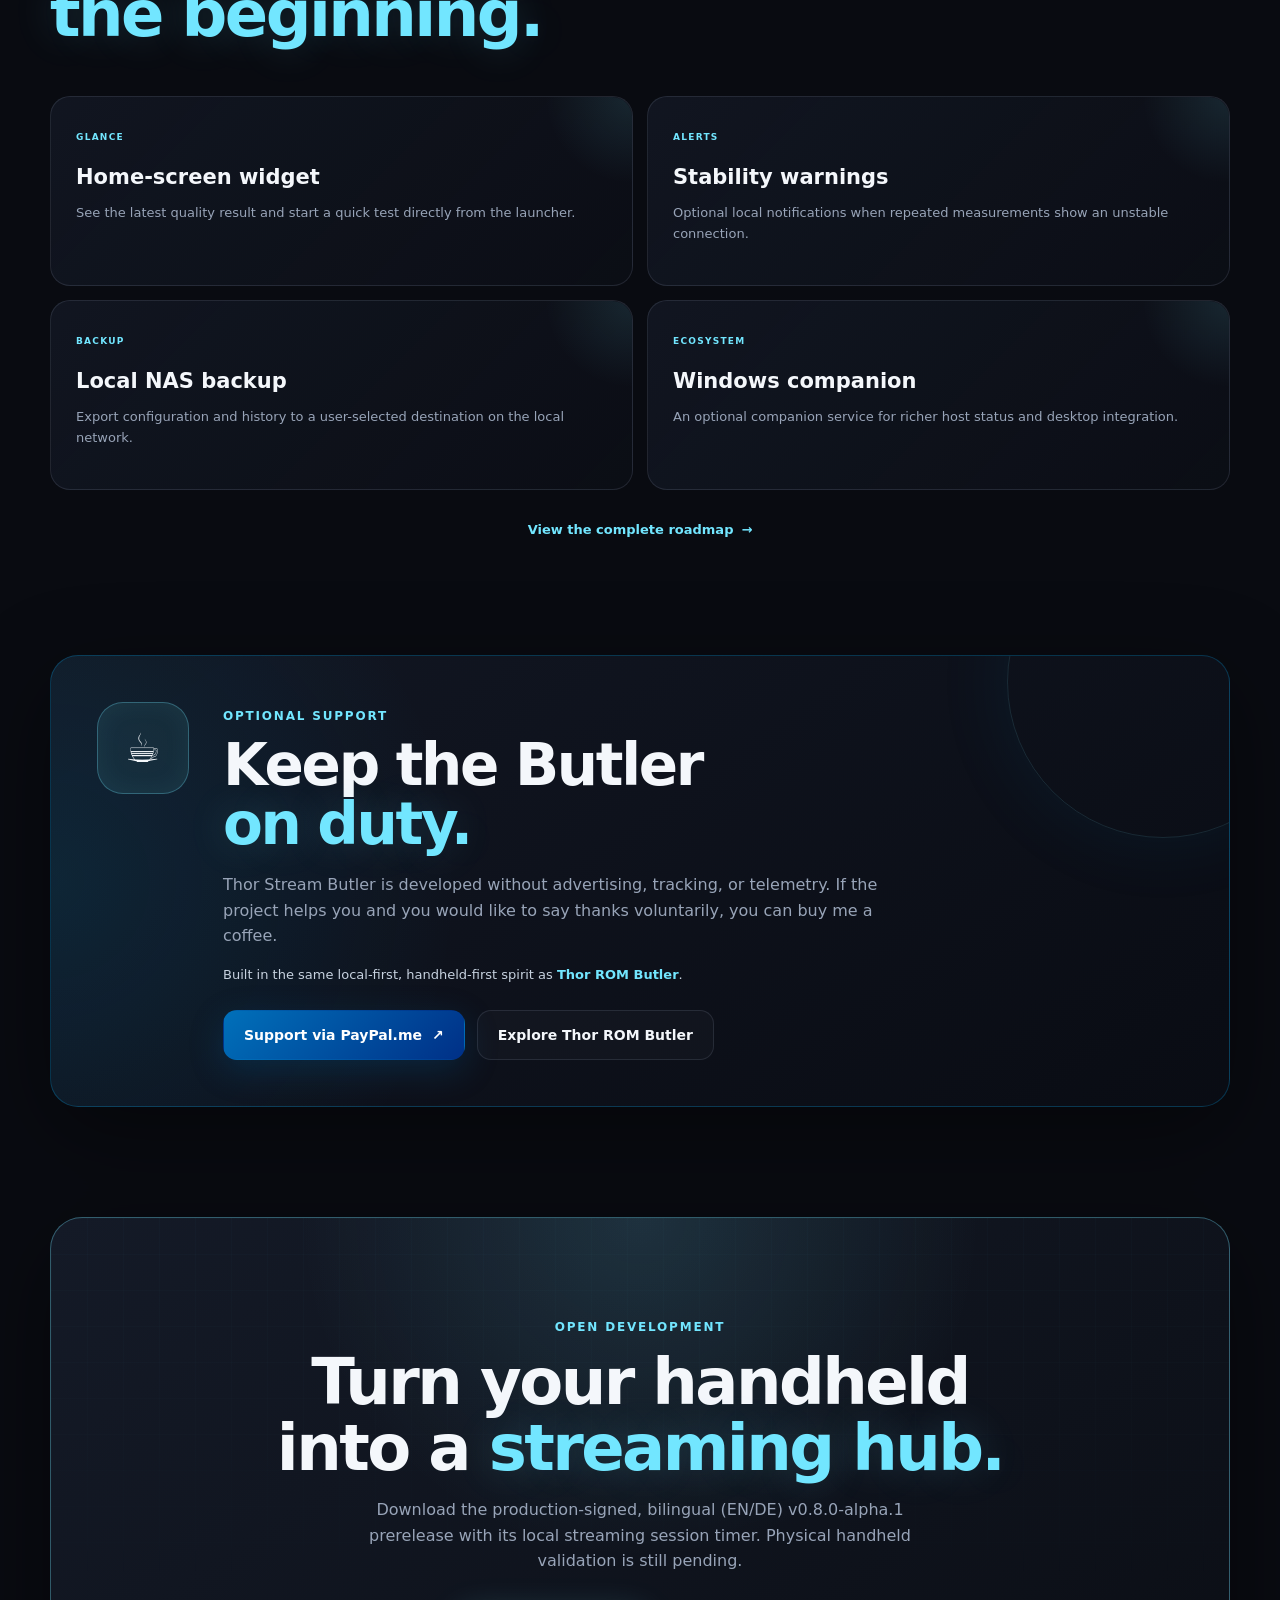
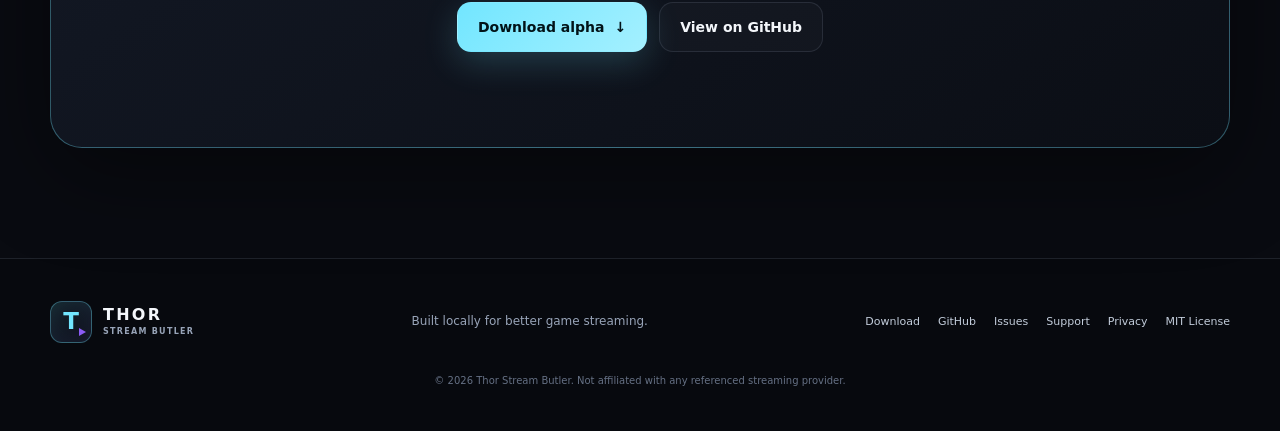
==== commit 6d185d48: "feat: compare saved Wi-Fi network stability" ====
--- a/docs/index.html
+++ b/docs/index.html
@@ -143,7 +143,7 @@
           <div class="card-icon yellow">
             <svg viewBox="0 0 24 24" aria-hidden="true"><path d="M12 2a10 10 0 1 0 10 10A10 10 0 0 0 12 2Zm1 5v5.6l3.7 2.2-1 1.7L11 13.7V7h2Z"/></svg>
           </div>
-          <div><span class="card-label">HISTORY</span><h3>Compare what matters</h3><p>Filter the latest 100 local measurements, review averages and a latency sparkline, and compare only matching network contexts.</p></div>
+          <div><span class="card-label">HISTORY</span><h3>Compare what matters</h3><p>Filter the latest 100 local measurements, review trends, and rank saved Wi-Fi networks by measured streaming stability without scanning nearby networks.</p></div>
           <div class="sparkline" aria-hidden="true"><i></i><i></i><i></i><i></i><i></i><i></i><i></i></div>
         </article>
       </div>
@@ -229,10 +229,10 @@
         <h2>The MVP is only<br><em>the beginning.</em></h2>
       </div>
       <div class="roadmap-grid">
-        <article data-reveal><span>PROFILES</span><h3>Network-specific presets</h3><p>Separate recommendations and saved profiles for Ethernet and Wi-Fi environments.</p></article>
-        <article data-reveal data-delay="60"><span>NETWORKS</span><h3>Wi-Fi comparison</h3><p>Compare multiple Wi-Fi networks and their measured streaming stability.</p></article>
-        <article data-reveal data-delay="120"><span>ALERTS</span><h3>Widgets and warnings</h3><p>Home-screen widgets and optional notifications for unstable connections.</p></article>
-        <article data-reveal data-delay="180"><span>ECOSYSTEM</span><h3>NAS and companion</h3><p>Optional local NAS backups and a Windows companion service.</p></article>
+        <article data-reveal><span>GLANCE</span><h3>Home-screen widget</h3><p>See the latest quality result and start a quick test directly from the launcher.</p></article>
+        <article data-reveal data-delay="60"><span>ALERTS</span><h3>Stability warnings</h3><p>Optional local notifications when repeated measurements show an unstable connection.</p></article>
+        <article data-reveal data-delay="120"><span>BACKUP</span><h3>Local NAS backup</h3><p>Export configuration and history to a user-selected destination on the local network.</p></article>
+        <article data-reveal data-delay="180"><span>ECOSYSTEM</span><h3>Windows companion</h3><p>An optional companion service for richer host status and desktop integration.</p></article>
       </div>
       <a class="text-link centered" href="https://github.com/Strugglechen1337/thor-stream-butler#roadmap-after-the-mvp">View the complete roadmap <span>→</span></a>
     </section>
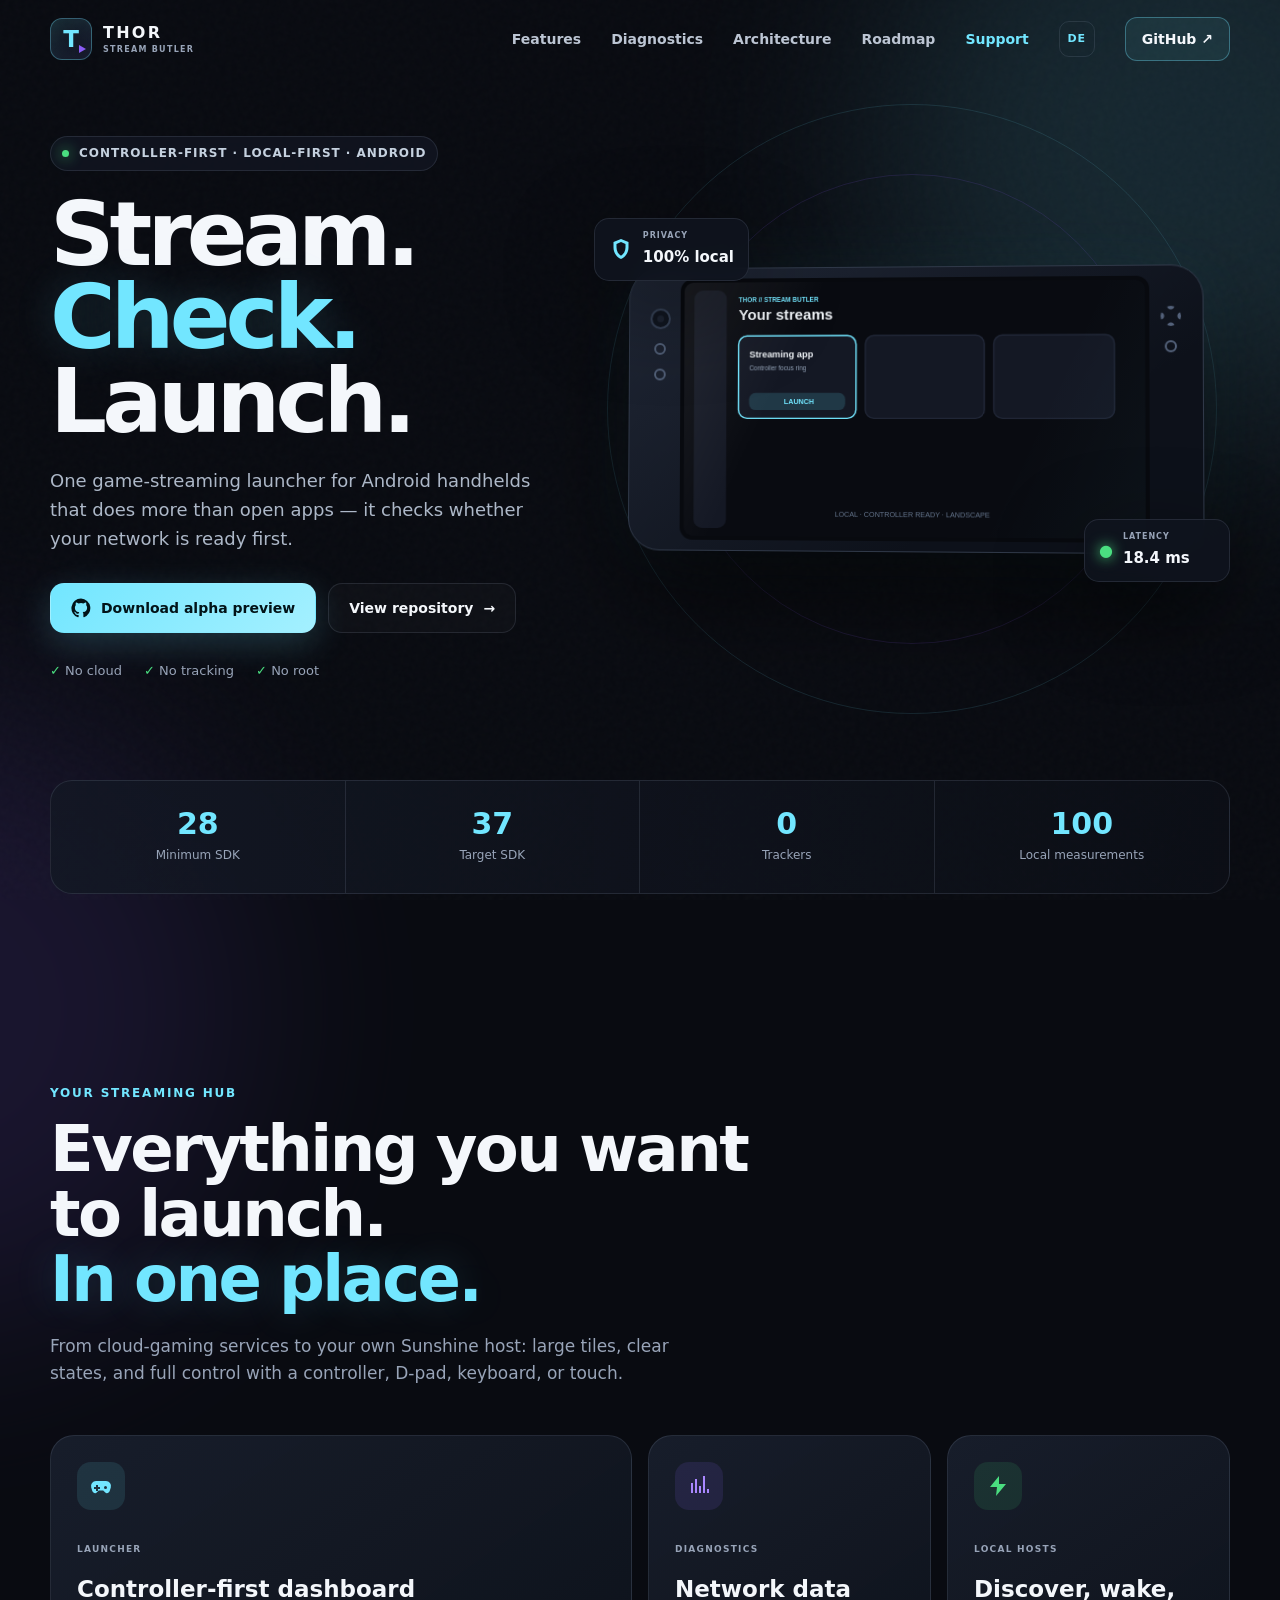
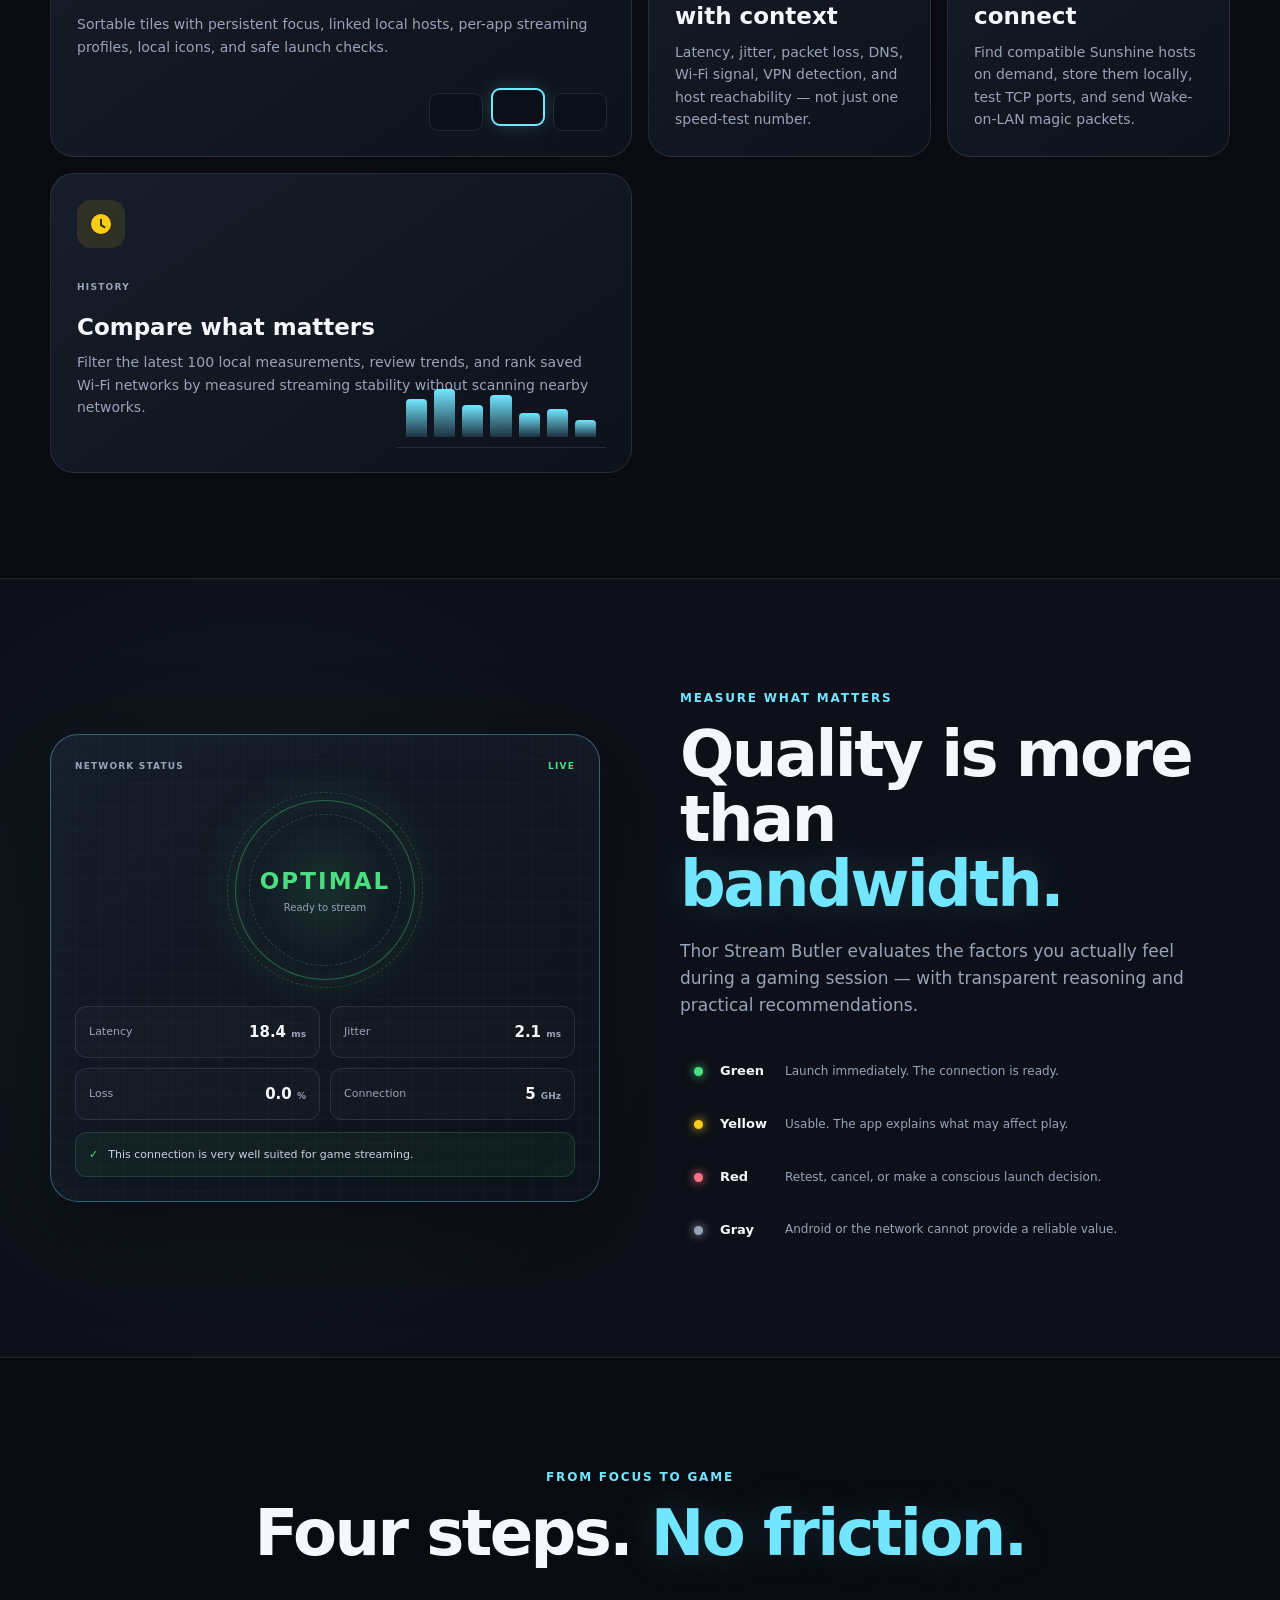
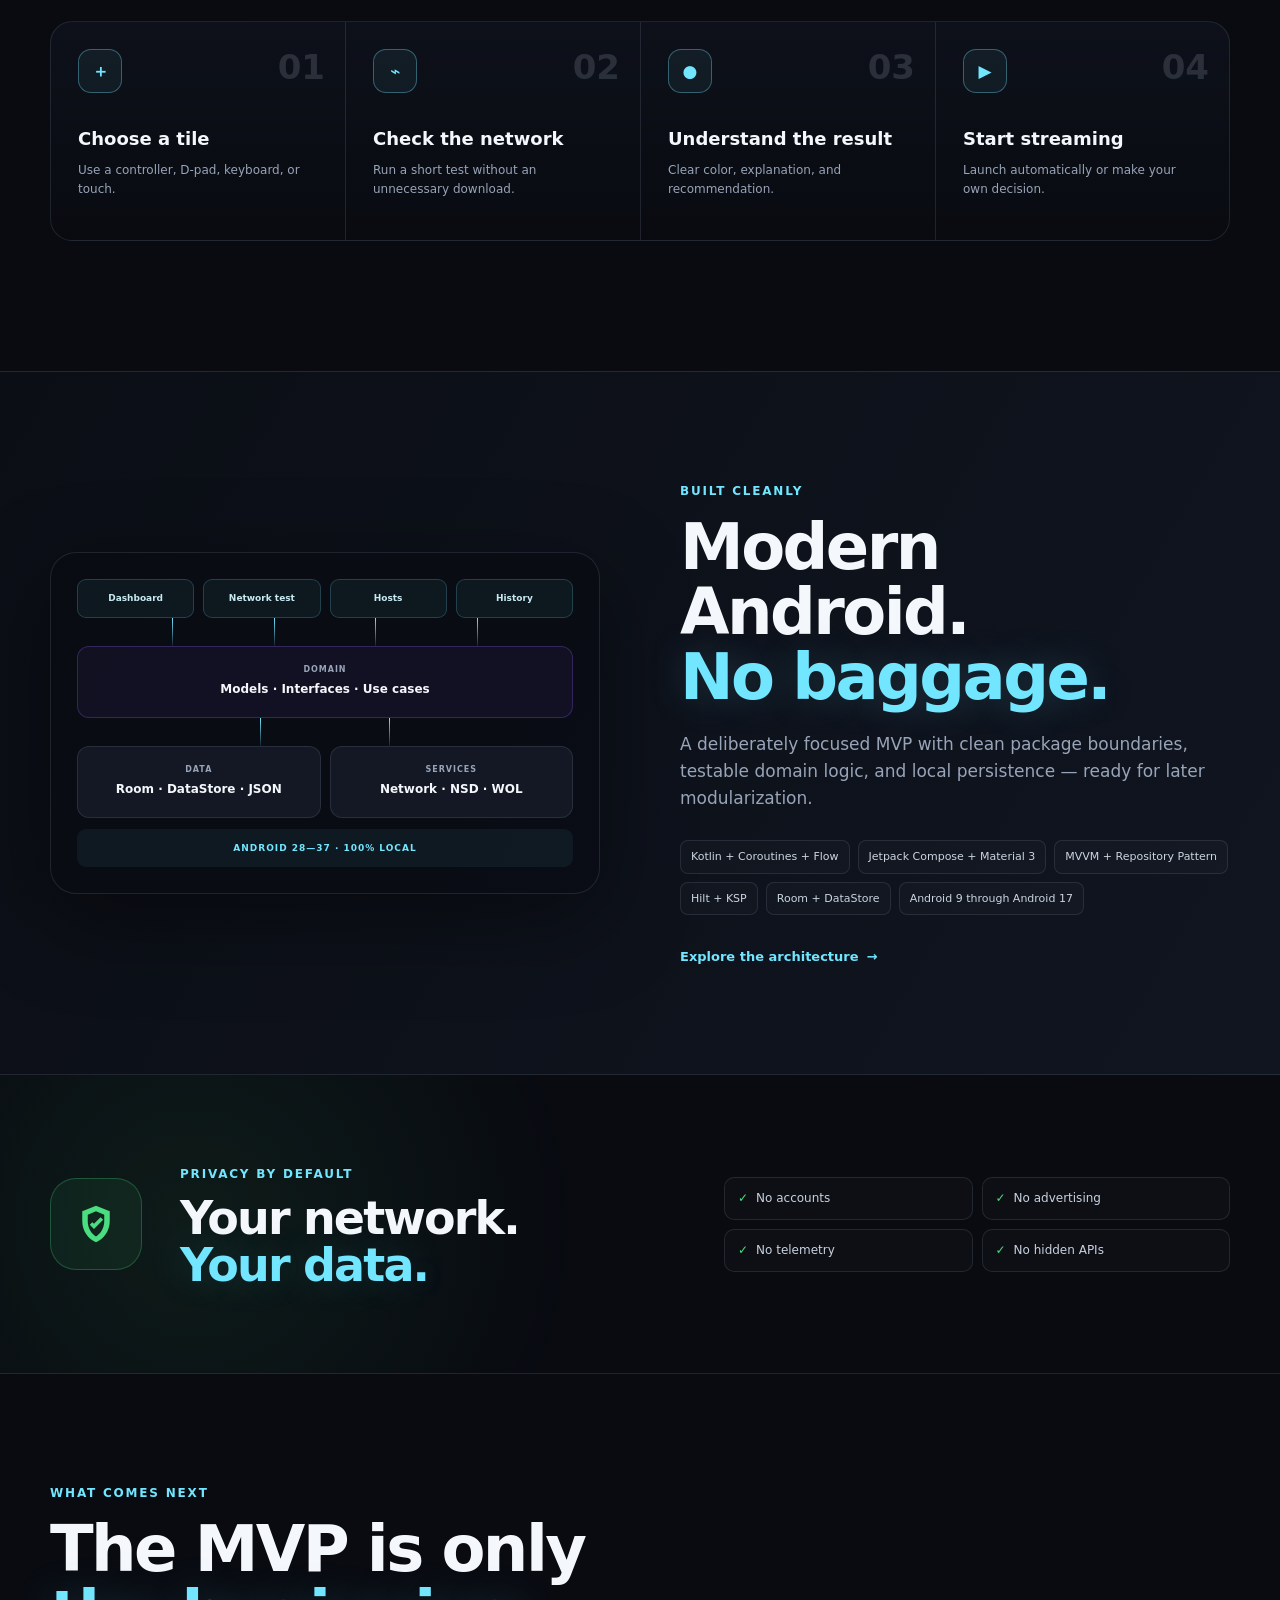
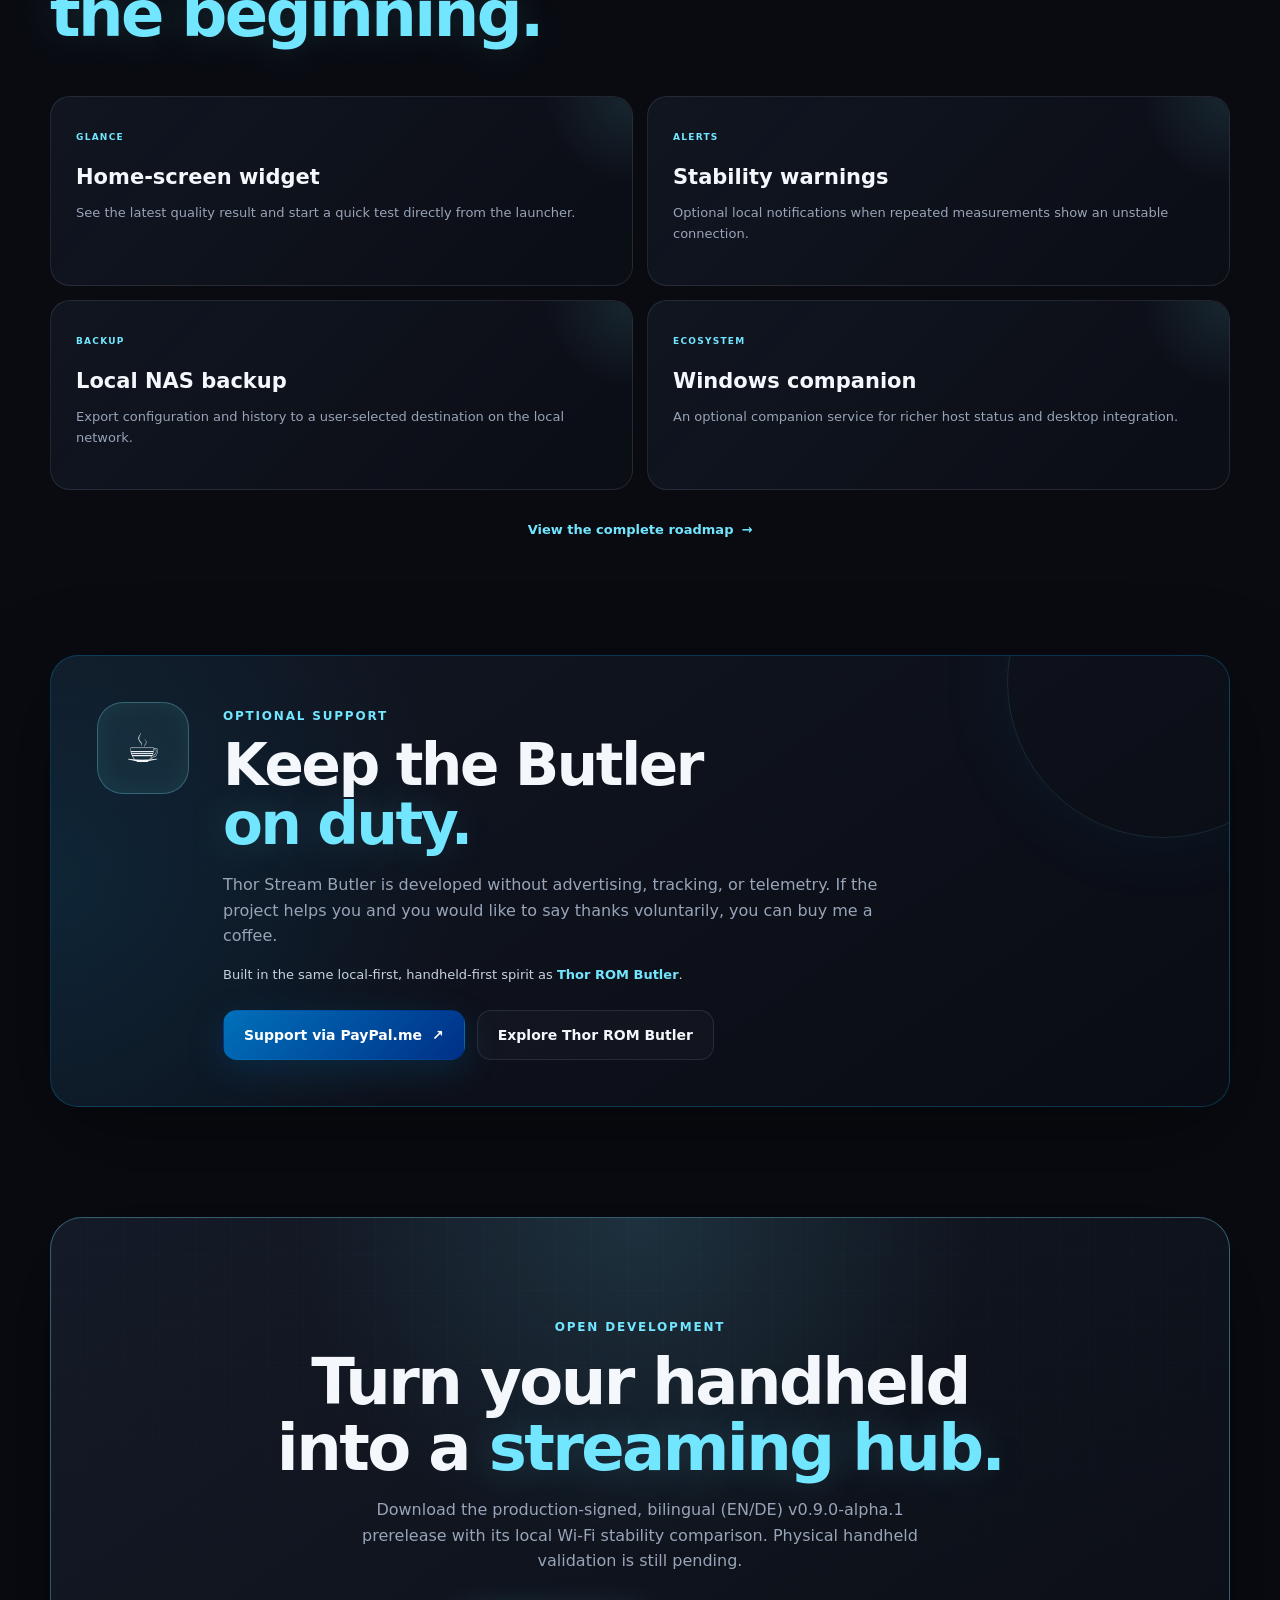
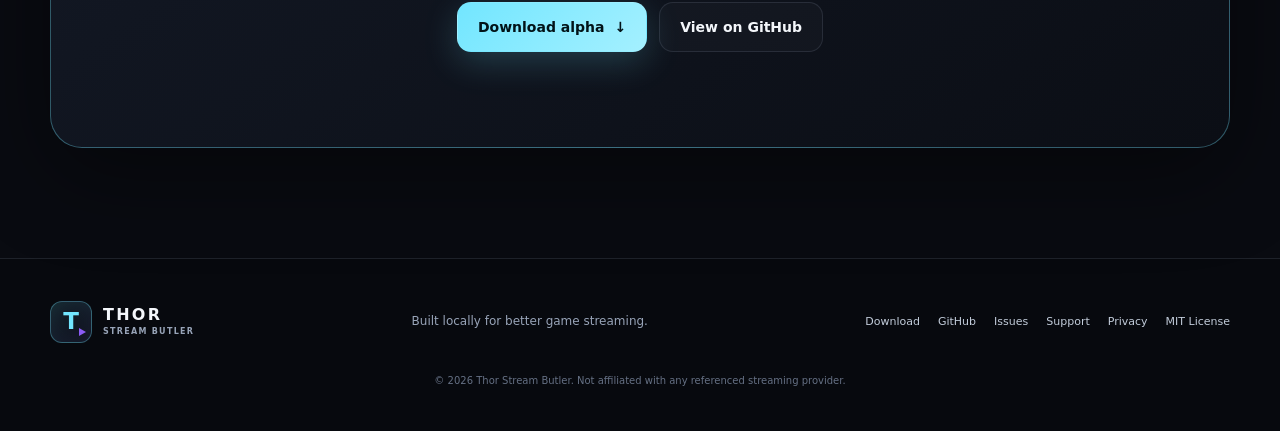
==== commit 48548594: "chore: prepare v0.9.0-alpha.1" ====
--- a/docs/index.html
+++ b/docs/index.html
@@ -71,7 +71,7 @@
         <h1>Stream.<br><span>Check.</span> Launch.</h1>
         <p class="hero-lead">One game-streaming launcher for Android handhelds that does more than open apps — it checks whether your network is ready first.</p>
         <div class="hero-actions">
-          <a class="button button-primary" href="https://github.com/Strugglechen1337/thor-stream-butler/releases/tag/v0.8.0-alpha.1">
+          <a class="button button-primary" href="https://github.com/Strugglechen1337/thor-stream-butler/releases/tag/v0.9.0-alpha.1">
             <svg viewBox="0 0 24 24" aria-hidden="true"><path d="M12 .7a11.5 11.5 0 0 0-3.64 22.41c.58.11.79-.25.79-.56v-2.24c-3.22.7-3.9-1.37-3.9-1.37-.53-1.34-1.29-1.7-1.29-1.7-1.05-.72.08-.71.08-.71 1.17.08 1.78 1.2 1.78 1.2 1.04 1.77 2.72 1.26 3.38.96.1-.75.4-1.26.74-1.55-2.57-.29-5.27-1.28-5.27-5.68 0-1.26.45-2.28 1.19-3.09-.12-.29-.52-1.46.11-3.05 0 0 .97-.31 3.16 1.18a10.97 10.97 0 0 1 5.75 0c2.19-1.49 3.15-1.18 3.15-1.18.63 1.59.23 2.76.11 3.05.74.81 1.19 1.83 1.19 3.09 0 4.41-2.71 5.38-5.29 5.67.42.36.79 1.06.79 2.14v3.17c0 .31.21.68.8.56A11.5 11.5 0 0 0 12 .7Z"/></svg>
             Download alpha preview
           </a>
@@ -258,9 +258,9 @@
       <div class="cta-content">
         <span class="kicker">OPEN DEVELOPMENT</span>
         <h2>Turn your handheld<br>into a <em>streaming hub.</em></h2>
-        <p>Download the production-signed, bilingual (EN/DE) v0.8.0-alpha.1 prerelease with its local streaming session timer. Physical handheld validation is still pending.</p>
+        <p>Download the production-signed, bilingual (EN/DE) v0.9.0-alpha.1 prerelease with its local Wi-Fi stability comparison. Physical handheld validation is still pending.</p>
         <div class="hero-actions centered-actions">
-          <a class="button button-primary" href="https://github.com/Strugglechen1337/thor-stream-butler/releases/tag/v0.8.0-alpha.1">Download alpha <span>↓</span></a>
+          <a class="button button-primary" href="https://github.com/Strugglechen1337/thor-stream-butler/releases/tag/v0.9.0-alpha.1">Download alpha <span>↓</span></a>
           <a class="button button-ghost" href="https://github.com/Strugglechen1337/thor-stream-butler">View on GitHub</a>
         </div>
       </div>
@@ -271,7 +271,7 @@
     <div class="shell footer-inner">
       <a class="brand" href="#top"><span class="brand-mark" aria-hidden="true"><span>T</span><i></i></span><span class="brand-copy"><strong>THOR</strong><small>STREAM BUTLER</small></span></a>
       <p>Built locally for better game streaming.</p>
-      <div class="footer-links"><a href="https://github.com/Strugglechen1337/thor-stream-butler/releases/tag/v0.8.0-alpha.1">Download</a><a href="https://github.com/Strugglechen1337/thor-stream-butler">GitHub</a><a href="https://github.com/Strugglechen1337/thor-stream-butler/issues">Issues</a><a href="#support">Support</a><a href="./privacy/">Privacy</a><a href="https://github.com/Strugglechen1337/thor-stream-butler/blob/main/LICENSE">MIT License</a></div>
+      <div class="footer-links"><a href="https://github.com/Strugglechen1337/thor-stream-butler/releases/tag/v0.9.0-alpha.1">Download</a><a href="https://github.com/Strugglechen1337/thor-stream-butler">GitHub</a><a href="https://github.com/Strugglechen1337/thor-stream-butler/issues">Issues</a><a href="#support">Support</a><a href="./privacy/">Privacy</a><a href="https://github.com/Strugglechen1337/thor-stream-butler/blob/main/LICENSE">MIT License</a></div>
       <small>© <span data-year></span> Thor Stream Butler. Not affiliated with any referenced streaming provider.</small>
     </div>
   </footer>
